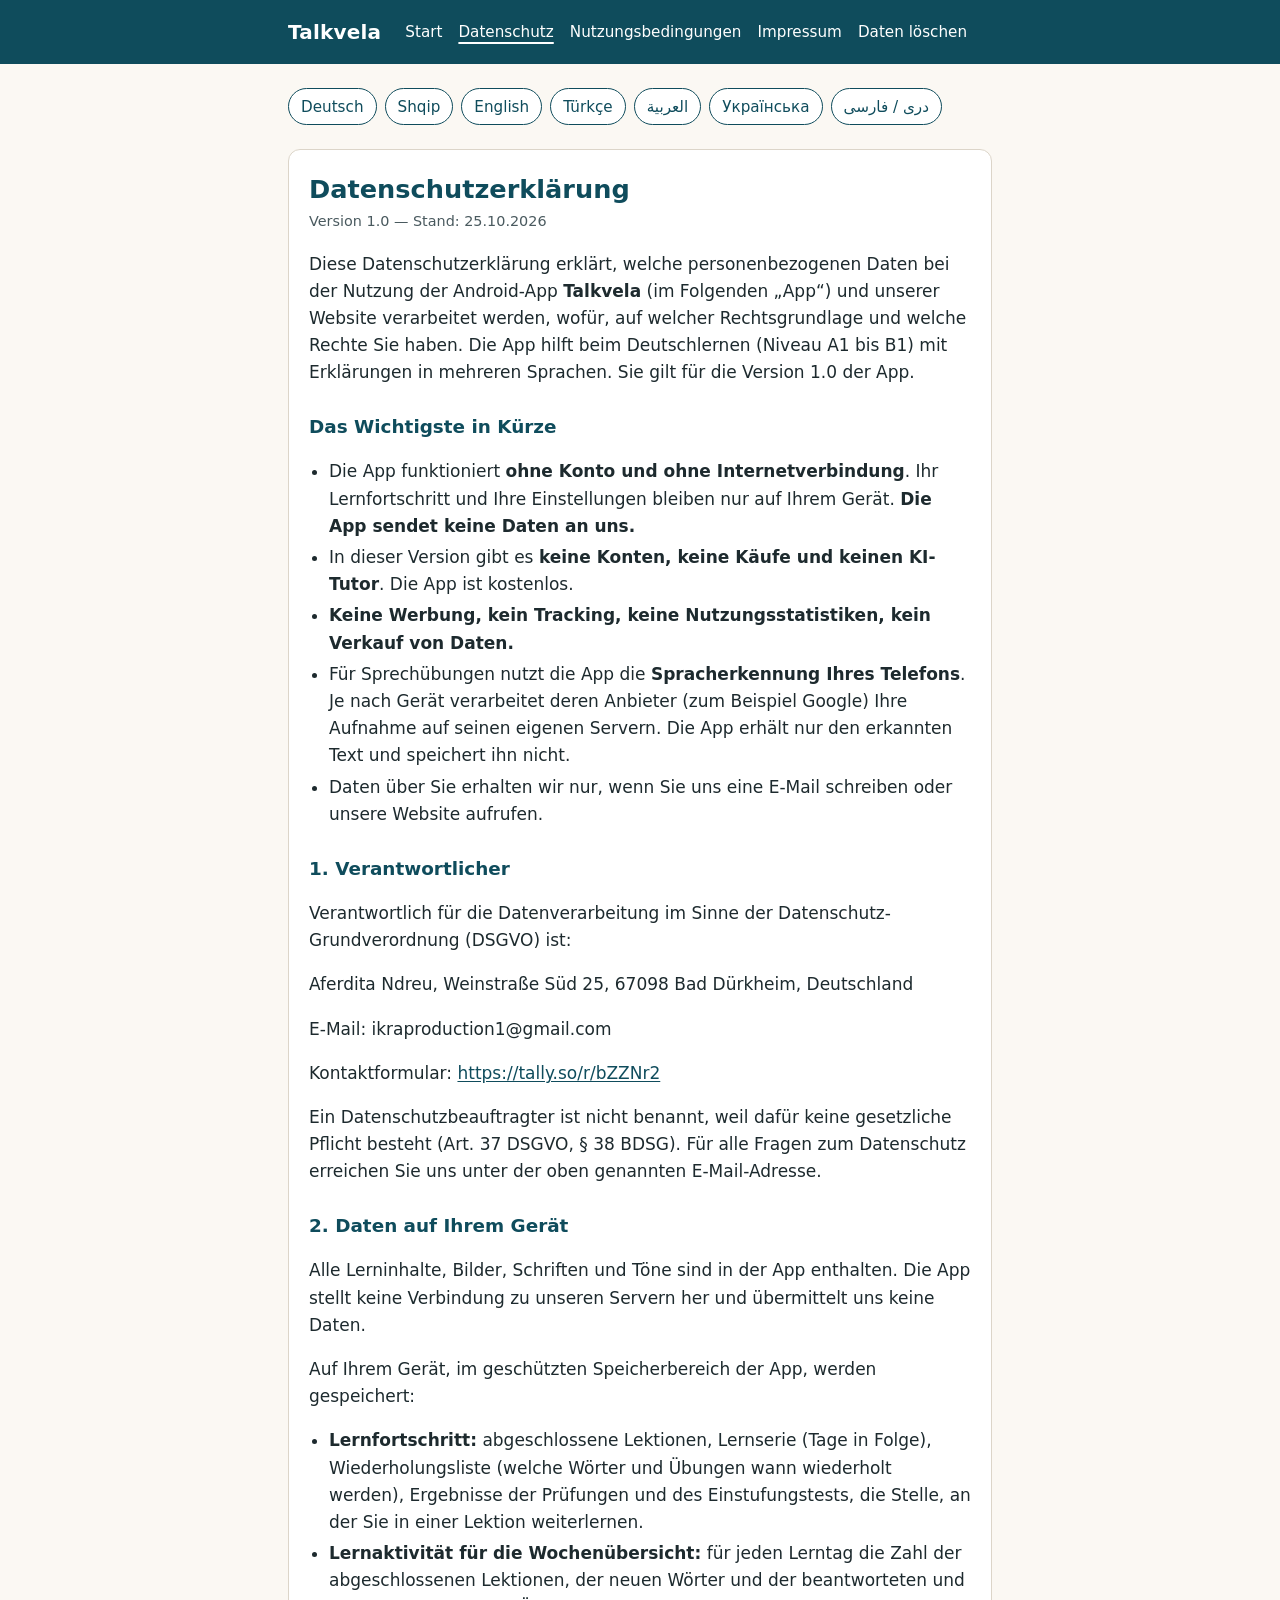
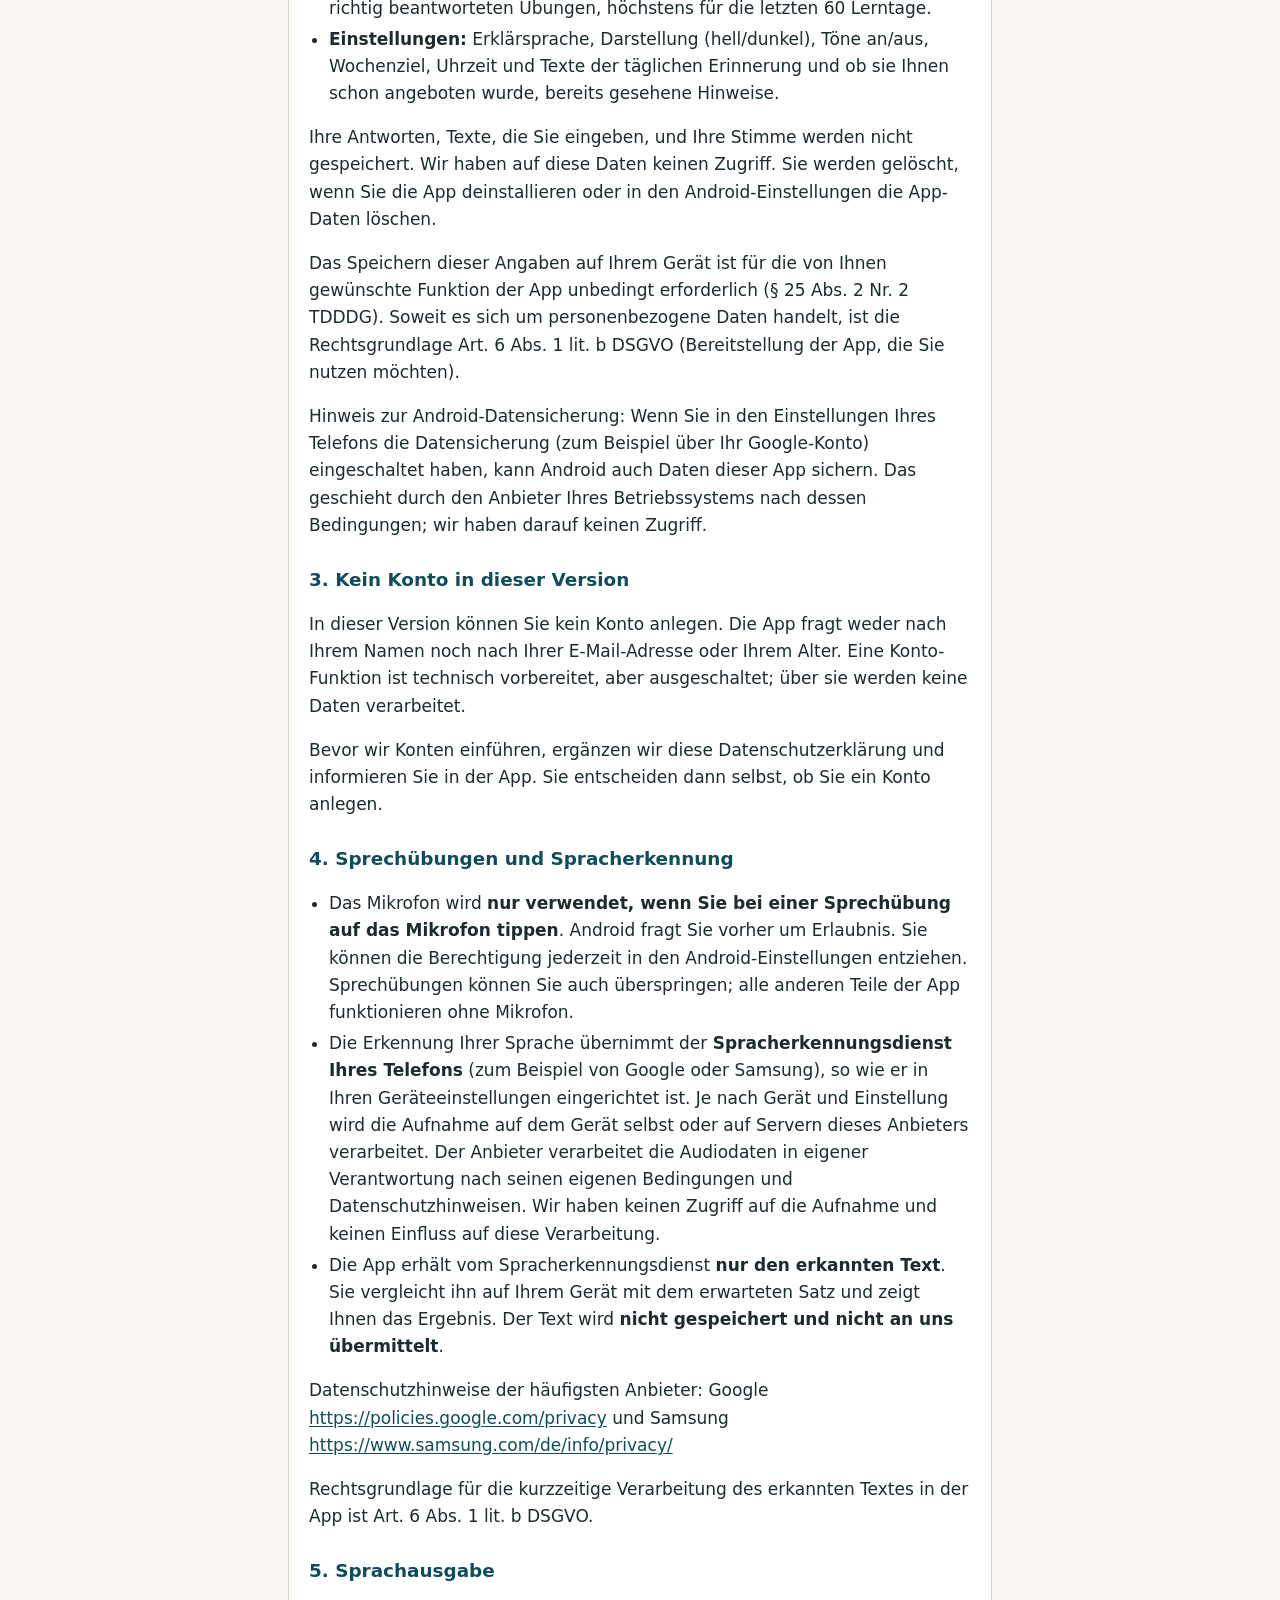
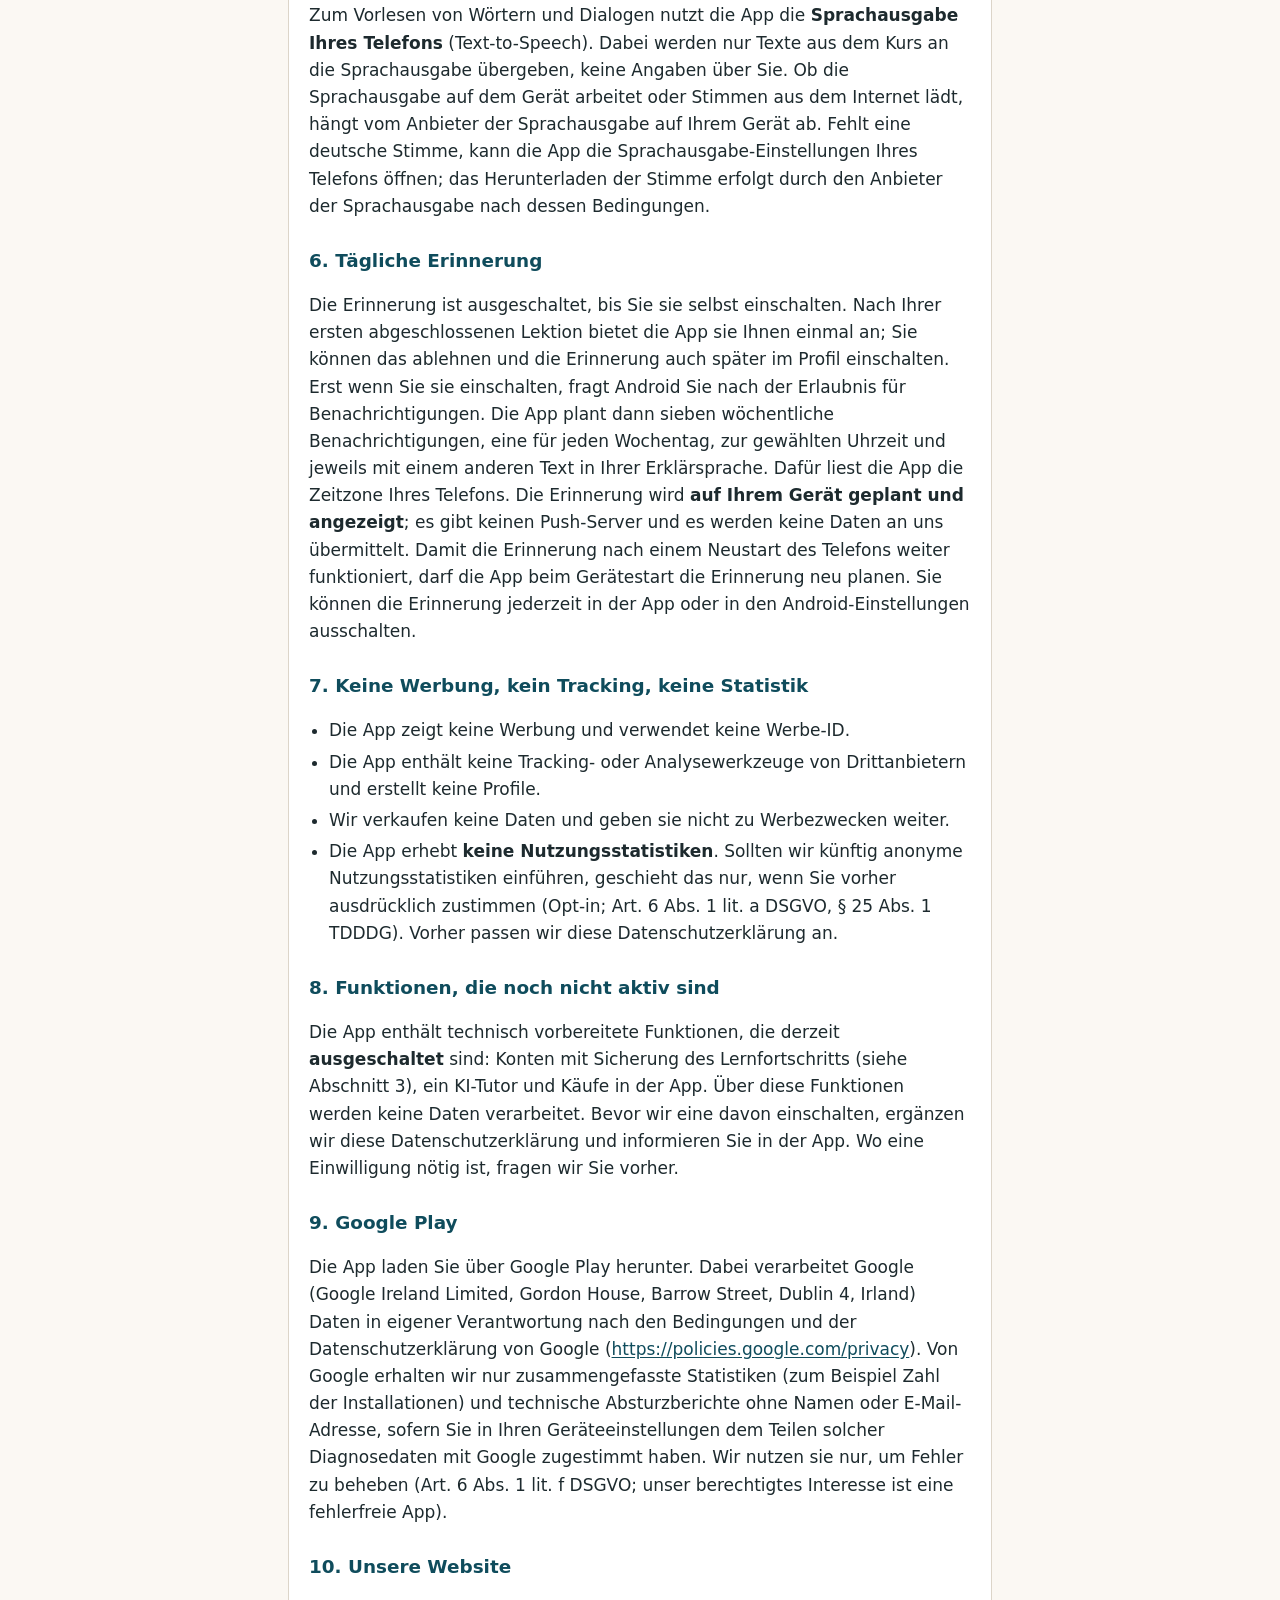
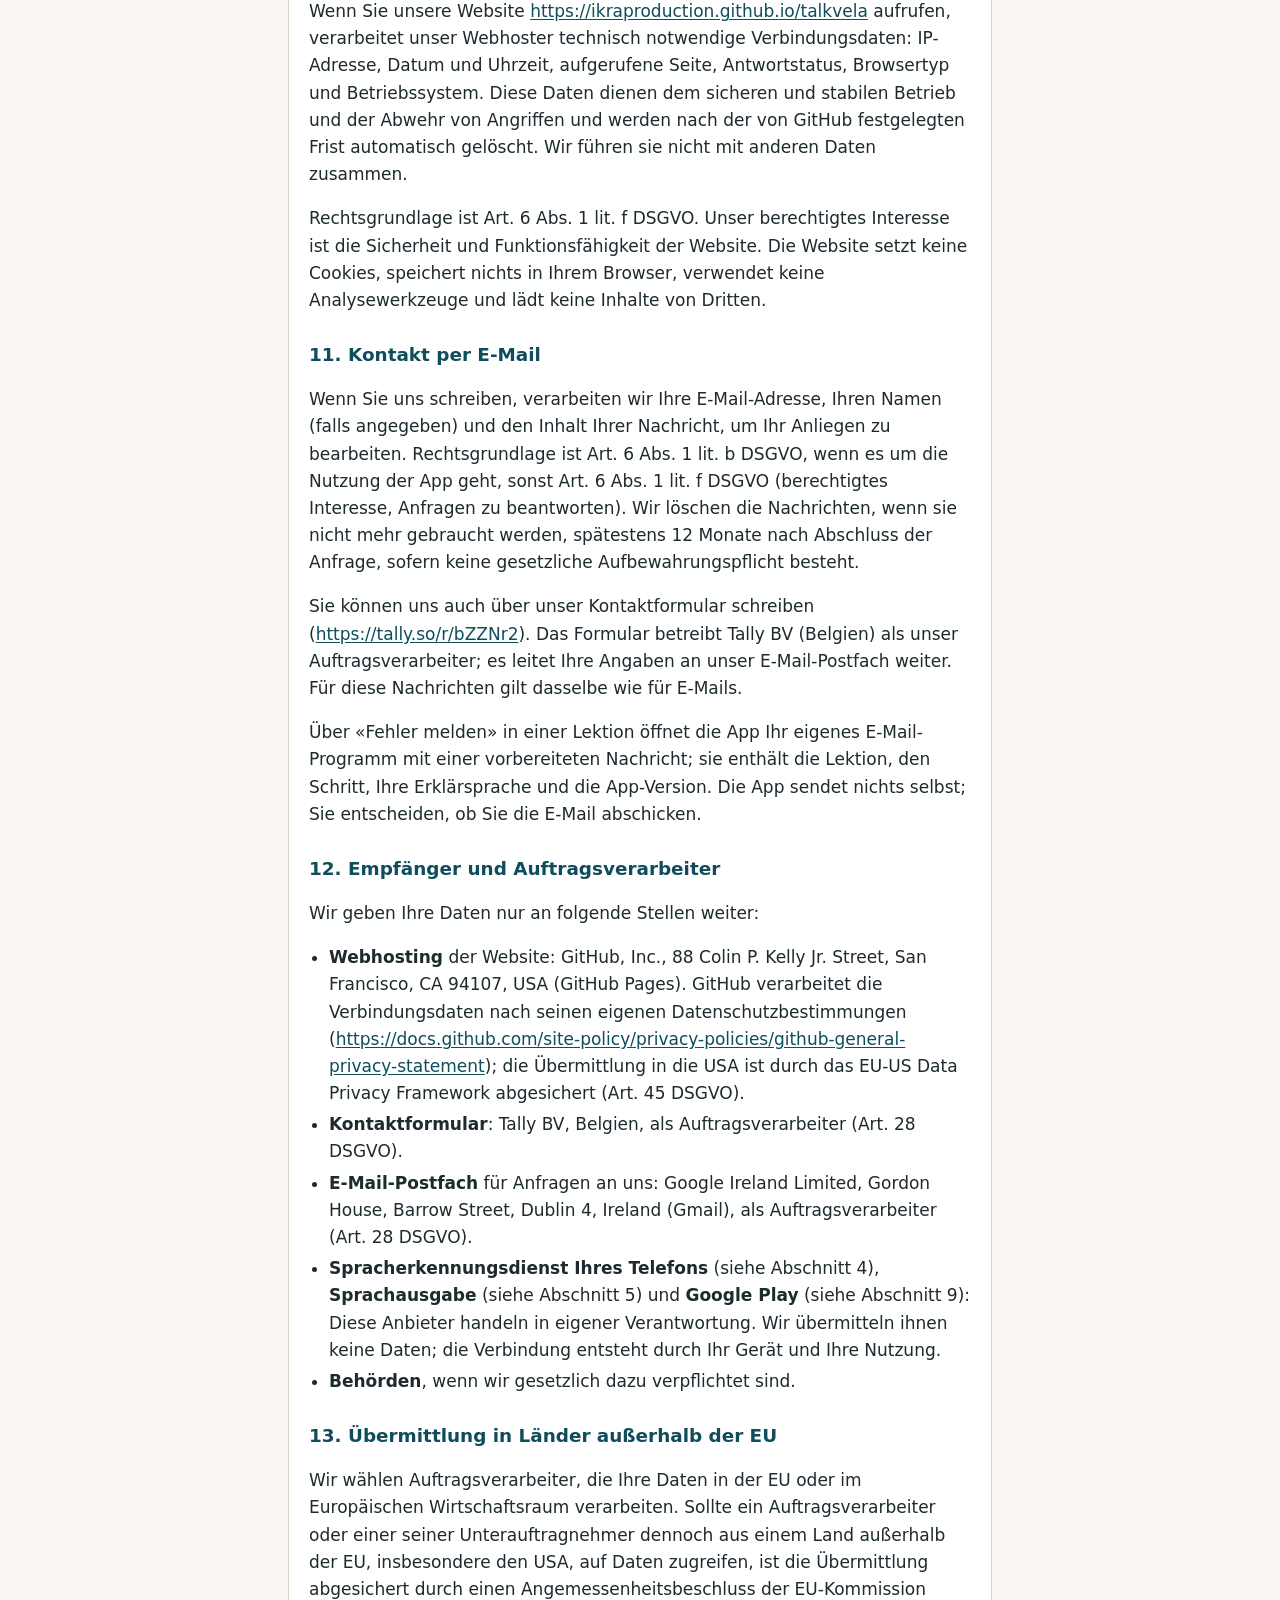
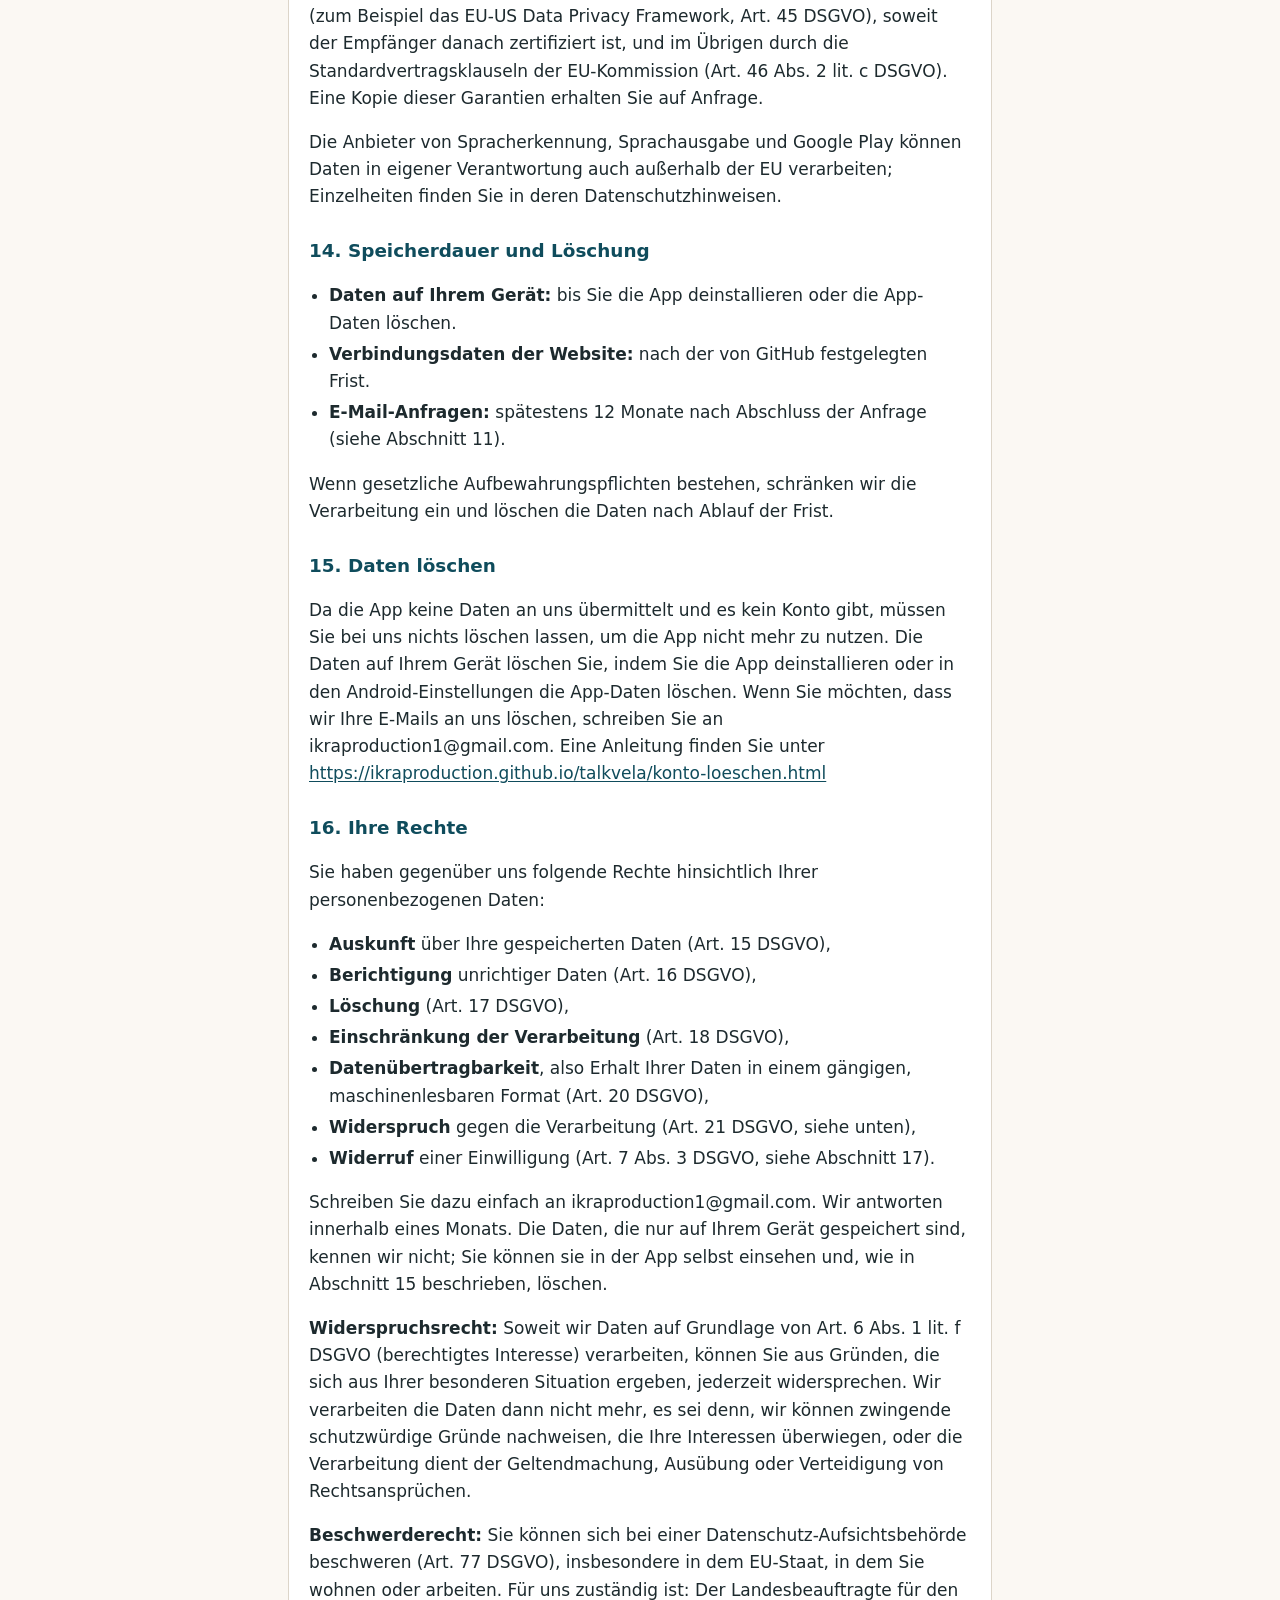
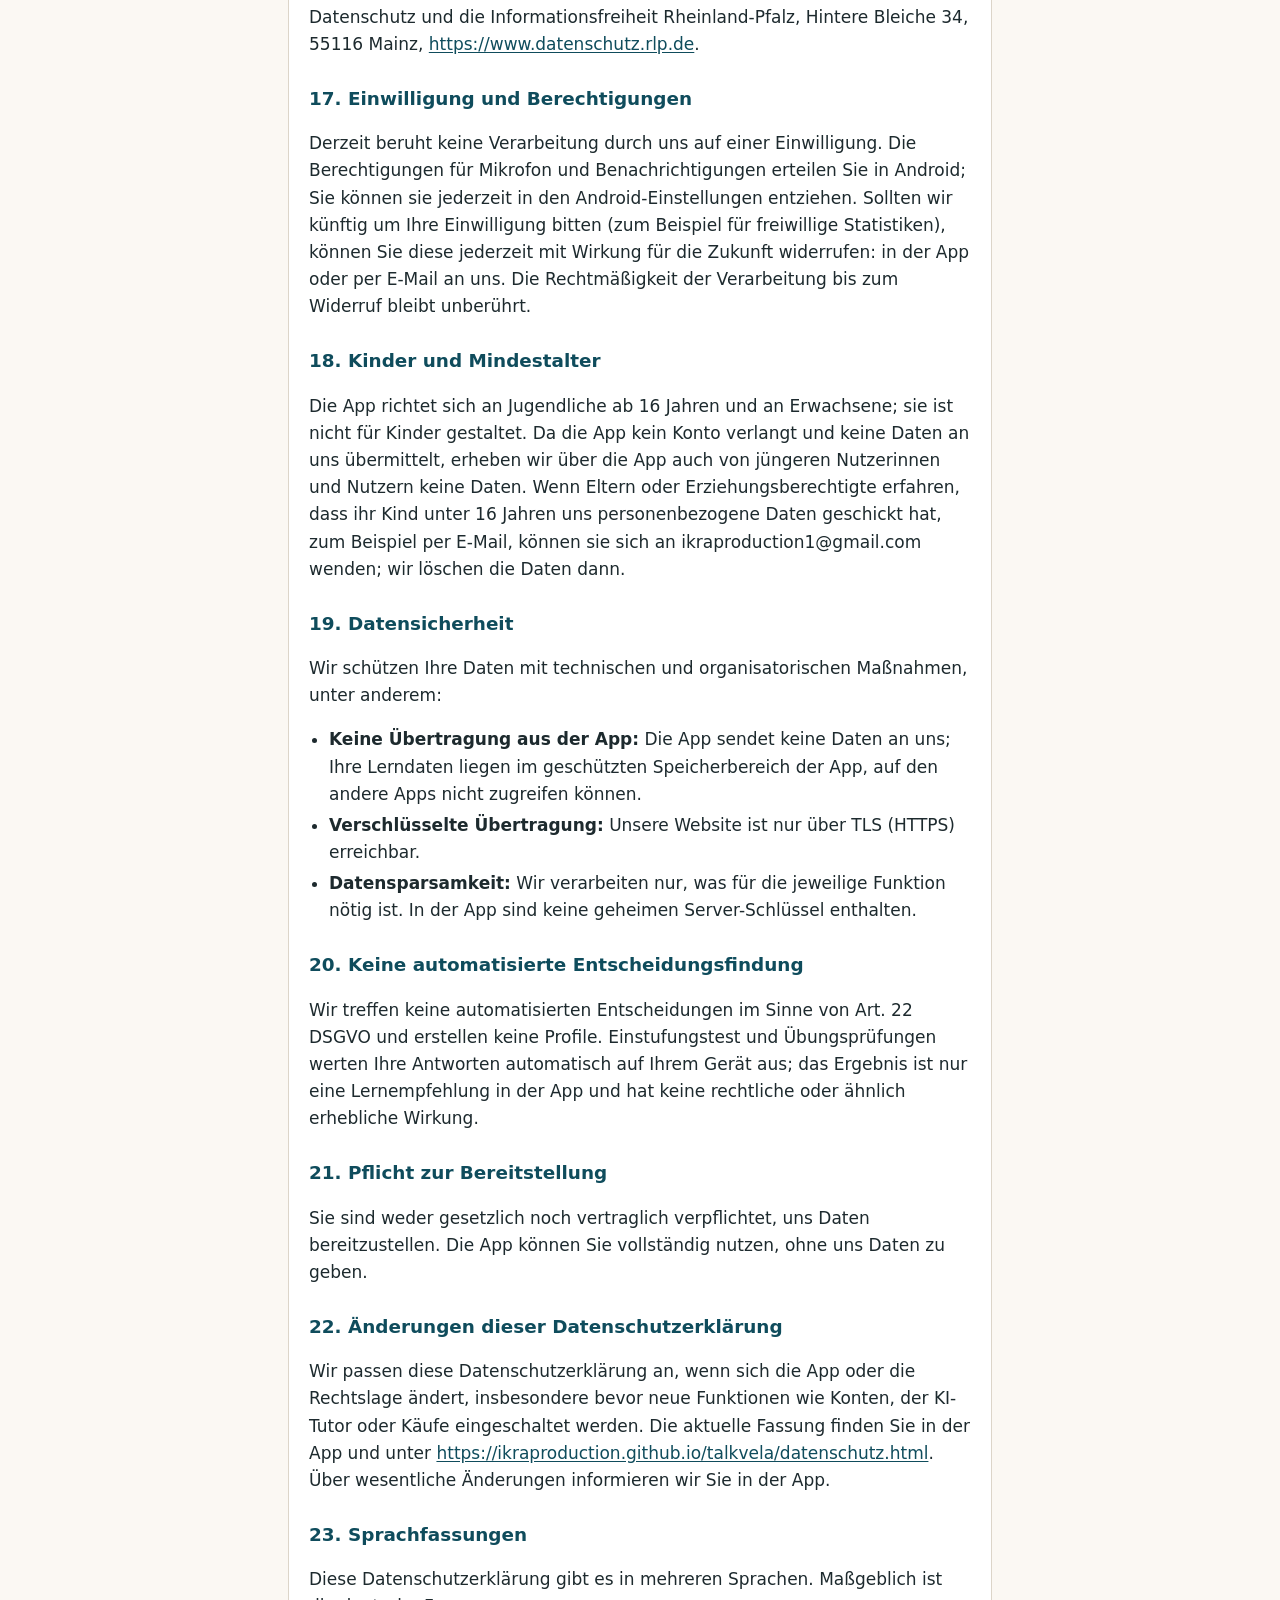
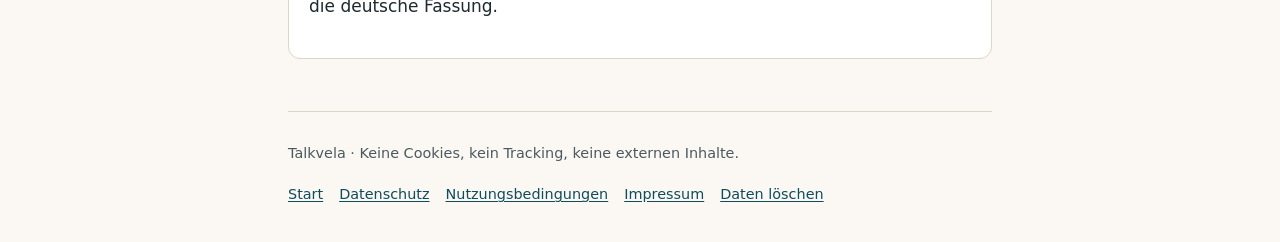
==== datenschutz.html @ cd6cb001 "Talkvela website: privacy, terms, imprint, account deletion" ====
<!doctype html>
<html lang="de">
<head>
<meta charset="utf-8">
<meta name="viewport" content="width=device-width, initial-scale=1">
<meta name="referrer" content="no-referrer">
<meta name="color-scheme" content="light">
<title>Datenschutz – Talkvela</title>
<style>:root{--brand:#0F4C5C;--bg:#FBF8F3;--text:#1d2a2e;--muted:#4a5a5f;--line:#dcd5c9;--card:#ffffff}
*{box-sizing:border-box}
html{-webkit-text-size-adjust:100%}
body{margin:0;background:var(--bg);color:var(--text);font:1.0625rem/1.6 system-ui,-apple-system,"Segoe UI",Roboto,"Noto Sans","Noto Sans Arabic",Tahoma,Arial,sans-serif}
a{color:var(--brand);text-underline-offset:2px}
a:focus-visible{outline:3px solid var(--brand);outline-offset:2px;border-radius:2px}
.skip{position:absolute;left:-999px;top:0;background:var(--brand);color:#fff;padding:.5rem 1rem;z-index:2}
.skip:focus{left:1rem;top:1rem}
header{background:var(--brand);color:#fff}
header .wrap{display:flex;flex-wrap:wrap;align-items:center;gap:.5rem 1.5rem;padding-top:.9rem;padding-bottom:.9rem}
.brand{color:#fff;font-weight:700;font-size:1.25rem;text-decoration:none;letter-spacing:.01em}
header nav ul{list-style:none;margin:0;padding:0;display:flex;flex-wrap:wrap;gap:.25rem 1rem}
header nav a{color:#fff;text-decoration:none;font-size:.95rem}
header nav a[aria-current=page]{text-decoration:underline;text-decoration-thickness:2px;text-underline-offset:5px}
header nav a:focus-visible{outline-color:#fff}
.wrap{max-width:46rem;margin:0 auto;padding-left:16px;padding-right:16px}
.langs{margin:1.25rem 0 0}
.langs ul{list-style:none;padding:0;margin:0;display:flex;flex-wrap:wrap;gap:.5rem}
.langs a{display:inline-block;padding:.35rem .75rem;border:1px solid var(--brand);border-radius:999px;text-decoration:none;font-size:.95rem;background:var(--card)}
.langs a:hover{background:var(--brand);color:#fff}
main{padding-bottom:2rem}
section.lang{display:none;background:var(--card);border:1px solid var(--line);border-radius:12px;padding:.5rem 1.25rem 1.25rem;margin:1.25rem 0;overflow-wrap:anywhere}
section.lang:target,#de{display:block}
main:has(section.lang:target) #de:not(:target){display:none}
h2{color:var(--brand);font-size:1.6rem;line-height:1.25;margin:1rem 0 .25rem}
h3{color:var(--brand);font-size:1.15rem;margin:1.6rem 0 .4rem}
p.meta{color:var(--muted);font-size:.9rem;margin-top:0}
ul{padding-inline-start:1.25rem}
li{margin:.25rem 0}
li.cont{list-style:none}
[dir=rtl]{text-align:right}
footer{border-top:1px solid var(--line);color:var(--muted);font-size:.9rem;padding:1rem 0 2rem}
footer ul{list-style:none;padding:0;display:flex;flex-wrap:wrap;gap:.25rem 1rem;margin:.5rem 0 0}
@media print{header nav,.langs,.skip{display:none}section.lang{display:block!important;border:0}}
</style>
</head>
<body>
<a class="skip" href="#inhalt">Zum Inhalt springen</a>
<header><div class="wrap">
<a class="brand" href="index.html">Talkvela</a>
<nav aria-label="Seiten"><ul><li><a href="index.html">Start</a></li><li><a href="datenschutz.html" aria-current="page">Datenschutz</a></li><li><a href="nutzungsbedingungen.html">Nutzungsbedingungen</a></li><li><a href="impressum.html">Impressum</a></li><li><a href="konto-loeschen.html">Daten löschen</a></li></ul></nav>
</div></header>
<div class="wrap">
<nav class="langs" aria-label="Sprache / Language"><ul><li><a href="#de" lang="de" dir="ltr" hreflang="de">Deutsch</a></li><li><a href="#sq" lang="sq" dir="ltr" hreflang="sq">Shqip</a></li><li><a href="#en" lang="en" dir="ltr" hreflang="en">English</a></li><li><a href="#tr" lang="tr" dir="ltr" hreflang="tr">Türkçe</a></li><li><a href="#ar" lang="ar" dir="rtl" hreflang="ar">العربية</a></li><li><a href="#uk" lang="uk" dir="ltr" hreflang="uk">Українська</a></li><li><a href="#fa" lang="fa" dir="rtl" hreflang="fa">دری / فارسی</a></li></ul></nav>
<main id="inhalt">
<section class="lang" id="de" lang="de" dir="ltr" aria-label="Deutsch">
<h2>Datenschutzerklärung</h2>
<p class="meta">Version 1.0 — Stand: 25.10.2026</p>
<p>Diese Datenschutzerklärung erklärt, welche personenbezogenen Daten bei der Nutzung der Android-App <strong>Talkvela</strong> (im Folgenden „App“) und unserer Website verarbeitet werden, wofür, auf welcher Rechtsgrundlage und welche Rechte Sie haben. Die App hilft beim Deutschlernen (Niveau A1 bis B1) mit Erklärungen in mehreren Sprachen. Sie gilt für die Version 1.0 der App.</p>
<h3>Das Wichtigste in Kürze</h3>
<ul>
<li>Die App funktioniert <strong>ohne Konto und ohne Internetverbindung</strong>. Ihr Lernfortschritt und Ihre Einstellungen bleiben nur auf Ihrem Gerät. <strong>Die App sendet keine Daten an uns.</strong></li>
<li>In dieser Version gibt es <strong>keine Konten, keine Käufe und keinen KI-Tutor</strong>. Die App ist kostenlos.</li>
<li><strong>Keine Werbung, kein Tracking, keine Nutzungsstatistiken, kein Verkauf von Daten.</strong></li>
<li>Für Sprechübungen nutzt die App die <strong>Spracherkennung Ihres Telefons</strong>. Je nach Gerät verarbeitet deren Anbieter (zum Beispiel Google) Ihre Aufnahme auf seinen eigenen Servern. Die App erhält nur den erkannten Text und speichert ihn nicht.</li>
<li>Daten über Sie erhalten wir nur, wenn Sie uns eine E-Mail schreiben oder unsere Website aufrufen.</li>
</ul>
<h3>1. Verantwortlicher</h3>
<p>Verantwortlich für die Datenverarbeitung im Sinne der Datenschutz-Grundverordnung (DSGVO) ist:</p>
<p>Aferdita Ndreu, Weinstraße Süd 25, 67098 Bad Dürkheim, Deutschland</p>
<p>E-Mail: ikraproduction1@gmail.com</p>
<p>Kontaktformular: <a href="https://tally.so/r/bZZNr2" dir="ltr">https://tally.so/r/bZZNr2</a></p>
<p>Ein Datenschutzbeauftragter ist nicht benannt, weil dafür keine gesetzliche Pflicht besteht (Art. 37 DSGVO, § 38 BDSG). Für alle Fragen zum Datenschutz erreichen Sie uns unter der oben genannten E-Mail-Adresse.</p>
<h3>2. Daten auf Ihrem Gerät</h3>
<p>Alle Lerninhalte, Bilder, Schriften und Töne sind in der App enthalten. Die App stellt keine Verbindung zu unseren Servern her und übermittelt uns keine Daten.</p>
<p>Auf Ihrem Gerät, im geschützten Speicherbereich der App, werden gespeichert:</p>
<ul>
<li><strong>Lernfortschritt:</strong> abgeschlossene Lektionen, Lernserie (Tage in Folge), Wiederholungsliste (welche Wörter und Übungen wann wiederholt werden), Ergebnisse der Prüfungen und des Einstufungstests, die Stelle, an der Sie in einer Lektion weiterlernen.</li>
<li><strong>Lernaktivität für die Wochenübersicht:</strong> für jeden Lerntag die Zahl der abgeschlossenen Lektionen, der neuen Wörter und der beantworteten und richtig beantworteten Übungen, höchstens für die letzten 60 Lerntage.</li>
<li><strong>Einstellungen:</strong> Erklärsprache, Darstellung (hell/dunkel), Töne an/aus, Wochenziel, Uhrzeit und Texte der täglichen Erinnerung und ob sie Ihnen schon angeboten wurde, bereits gesehene Hinweise.</li>
</ul>
<p>Ihre Antworten, Texte, die Sie eingeben, und Ihre Stimme werden nicht gespeichert. Wir haben auf diese Daten keinen Zugriff. Sie werden gelöscht, wenn Sie die App deinstallieren oder in den Android-Einstellungen die App-Daten löschen.</p>
<p>Das Speichern dieser Angaben auf Ihrem Gerät ist für die von Ihnen gewünschte Funktion der App unbedingt erforderlich (§ 25 Abs. 2 Nr. 2 TDDDG). Soweit es sich um personenbezogene Daten handelt, ist die Rechtsgrundlage Art. 6 Abs. 1 lit. b DSGVO (Bereitstellung der App, die Sie nutzen möchten).</p>
<p>Hinweis zur Android-Datensicherung: Wenn Sie in den Einstellungen Ihres Telefons die Datensicherung (zum Beispiel über Ihr Google-Konto) eingeschaltet haben, kann Android auch Daten dieser App sichern. Das geschieht durch den Anbieter Ihres Betriebssystems nach dessen Bedingungen; wir haben darauf keinen Zugriff.</p>
<h3>3. Kein Konto in dieser Version</h3>
<p>In dieser Version können Sie kein Konto anlegen. Die App fragt weder nach Ihrem Namen noch nach Ihrer E-Mail-Adresse oder Ihrem Alter. Eine Konto-Funktion ist technisch vorbereitet, aber ausgeschaltet; über sie werden keine Daten verarbeitet.</p>
<p>Bevor wir Konten einführen, ergänzen wir diese Datenschutzerklärung und informieren Sie in der App. Sie entscheiden dann selbst, ob Sie ein Konto anlegen.</p>
<h3>4. Sprechübungen und Spracherkennung</h3>
<ul>
<li>Das Mikrofon wird <strong>nur verwendet, wenn Sie bei einer Sprechübung auf das Mikrofon tippen</strong>. Android fragt Sie vorher um Erlaubnis. Sie können die Berechtigung jederzeit in den Android-Einstellungen entziehen. Sprechübungen können Sie auch überspringen; alle anderen Teile der App funktionieren ohne Mikrofon.</li>
<li>Die Erkennung Ihrer Sprache übernimmt der <strong>Spracherkennungsdienst Ihres Telefons</strong> (zum Beispiel von Google oder Samsung), so wie er in Ihren Geräteeinstellungen eingerichtet ist. Je nach Gerät und Einstellung wird die Aufnahme auf dem Gerät selbst oder auf Servern dieses Anbieters verarbeitet. Der Anbieter verarbeitet die Audiodaten in eigener Verantwortung nach seinen eigenen Bedingungen und Datenschutzhinweisen. Wir haben keinen Zugriff auf die Aufnahme und keinen Einfluss auf diese Verarbeitung.</li>
<li>Die App erhält vom Spracherkennungsdienst <strong>nur den erkannten Text</strong>. Sie vergleicht ihn auf Ihrem Gerät mit dem erwarteten Satz und zeigt Ihnen das Ergebnis. Der Text wird <strong>nicht gespeichert und nicht an uns übermittelt</strong>.</li>
</ul>
<p>Datenschutzhinweise der häufigsten Anbieter: Google <a href="https://policies.google.com/privacy" dir="ltr">https://policies.google.com/privacy</a> und Samsung <a href="https://www.samsung.com/de/info/privacy/" dir="ltr">https://www.samsung.com/de/info/privacy/</a></p>
<p>Rechtsgrundlage für die kurzzeitige Verarbeitung des erkannten Textes in der App ist Art. 6 Abs. 1 lit. b DSGVO.</p>
<h3>5. Sprachausgabe</h3>
<p>Zum Vorlesen von Wörtern und Dialogen nutzt die App die <strong>Sprachausgabe Ihres Telefons</strong> (Text-to-Speech). Dabei werden nur Texte aus dem Kurs an die Sprachausgabe übergeben, keine Angaben über Sie. Ob die Sprachausgabe auf dem Gerät arbeitet oder Stimmen aus dem Internet lädt, hängt vom Anbieter der Sprachausgabe auf Ihrem Gerät ab. Fehlt eine deutsche Stimme, kann die App die Sprachausgabe-Einstellungen Ihres Telefons öffnen; das Herunterladen der Stimme erfolgt durch den Anbieter der Sprachausgabe nach dessen Bedingungen.</p>
<h3>6. Tägliche Erinnerung</h3>
<p>Die Erinnerung ist ausgeschaltet, bis Sie sie selbst einschalten. Nach Ihrer ersten abgeschlossenen Lektion bietet die App sie Ihnen einmal an; Sie können das ablehnen und die Erinnerung auch später im Profil einschalten. Erst wenn Sie sie einschalten, fragt Android Sie nach der Erlaubnis für Benachrichtigungen. Die App plant dann sieben wöchentliche Benachrichtigungen, eine für jeden Wochentag, zur gewählten Uhrzeit und jeweils mit einem anderen Text in Ihrer Erklärsprache. Dafür liest die App die Zeitzone Ihres Telefons. Die Erinnerung wird <strong>auf Ihrem Gerät geplant und angezeigt</strong>; es gibt keinen Push-Server und es werden keine Daten an uns übermittelt. Damit die Erinnerung nach einem Neustart des Telefons weiter funktioniert, darf die App beim Gerätestart die Erinnerung neu planen. Sie können die Erinnerung jederzeit in der App oder in den Android-Einstellungen ausschalten.</p>
<h3>7. Keine Werbung, kein Tracking, keine Statistik</h3>
<ul>
<li>Die App zeigt keine Werbung und verwendet keine Werbe-ID.</li>
<li>Die App enthält keine Tracking- oder Analysewerkzeuge von Drittanbietern und erstellt keine Profile.</li>
<li>Wir verkaufen keine Daten und geben sie nicht zu Werbezwecken weiter.</li>
<li>Die App erhebt <strong>keine Nutzungsstatistiken</strong>. Sollten wir künftig anonyme Nutzungsstatistiken einführen, geschieht das nur, wenn Sie vorher ausdrücklich zustimmen (Opt-in; Art. 6 Abs. 1 lit. a DSGVO, § 25 Abs. 1 TDDDG). Vorher passen wir diese Datenschutzerklärung an.</li>
</ul>
<h3>8. Funktionen, die noch nicht aktiv sind</h3>
<p>Die App enthält technisch vorbereitete Funktionen, die derzeit <strong>ausgeschaltet</strong> sind: Konten mit Sicherung des Lernfortschritts (siehe Abschnitt 3), ein KI-Tutor und Käufe in der App. Über diese Funktionen werden keine Daten verarbeitet. Bevor wir eine davon einschalten, ergänzen wir diese Datenschutzerklärung und informieren Sie in der App. Wo eine Einwilligung nötig ist, fragen wir Sie vorher.</p>
<h3>9. Google Play</h3>
<p>Die App laden Sie über Google Play herunter. Dabei verarbeitet Google (Google Ireland Limited, Gordon House, Barrow Street, Dublin 4, Irland) Daten in eigener Verantwortung nach den Bedingungen und der Datenschutzerklärung von Google (<a href="https://policies.google.com/privacy" dir="ltr">https://policies.google.com/privacy</a>). Von Google erhalten wir nur zusammengefasste Statistiken (zum Beispiel Zahl der Installationen) und technische Absturzberichte ohne Namen oder E-Mail-Adresse, sofern Sie in Ihren Geräteeinstellungen dem Teilen solcher Diagnosedaten mit Google zugestimmt haben. Wir nutzen sie nur, um Fehler zu beheben (Art. 6 Abs. 1 lit. f DSGVO; unser berechtigtes Interesse ist eine fehlerfreie App).</p>
<h3>10. Unsere Website</h3>
<p>Wenn Sie unsere Website <a href="https://ikraproduction.github.io/talkvela" dir="ltr">https://ikraproduction.github.io/talkvela</a> aufrufen, verarbeitet unser Webhoster technisch notwendige Verbindungsdaten: IP-Adresse, Datum und Uhrzeit, aufgerufene Seite, Antwortstatus, Browsertyp und Betriebssystem. Diese Daten dienen dem sicheren und stabilen Betrieb und der Abwehr von Angriffen und werden nach der von GitHub festgelegten Frist automatisch gelöscht. Wir führen sie nicht mit anderen Daten zusammen.</p>
<p>Rechtsgrundlage ist Art. 6 Abs. 1 lit. f DSGVO. Unser berechtigtes Interesse ist die Sicherheit und Funktionsfähigkeit der Website. Die Website setzt keine Cookies, speichert nichts in Ihrem Browser, verwendet keine Analysewerkzeuge und lädt keine Inhalte von Dritten.</p>
<h3>11. Kontakt per E-Mail</h3>
<p>Wenn Sie uns schreiben, verarbeiten wir Ihre E-Mail-Adresse, Ihren Namen (falls angegeben) und den Inhalt Ihrer Nachricht, um Ihr Anliegen zu bearbeiten. Rechtsgrundlage ist Art. 6 Abs. 1 lit. b DSGVO, wenn es um die Nutzung der App geht, sonst Art. 6 Abs. 1 lit. f DSGVO (berechtigtes Interesse, Anfragen zu beantworten). Wir löschen die Nachrichten, wenn sie nicht mehr gebraucht werden, spätestens 12 Monate nach Abschluss der Anfrage, sofern keine gesetzliche Aufbewahrungspflicht besteht.</p>
<p>Sie können uns auch über unser Kontaktformular schreiben (<a href="https://tally.so/r/bZZNr2" dir="ltr">https://tally.so/r/bZZNr2</a>). Das Formular betreibt Tally BV (Belgien) als unser Auftragsverarbeiter; es leitet Ihre Angaben an unser E-Mail-Postfach weiter. Für diese Nachrichten gilt dasselbe wie für E-Mails.</p>
<p>Über «Fehler melden» in einer Lektion öffnet die App Ihr eigenes E-Mail-Programm mit einer vorbereiteten Nachricht; sie enthält die Lektion, den Schritt, Ihre Erklärsprache und die App-Version. Die App sendet nichts selbst; Sie entscheiden, ob Sie die E-Mail abschicken.</p>
<h3>12. Empfänger und Auftragsverarbeiter</h3>
<p>Wir geben Ihre Daten nur an folgende Stellen weiter:</p>
<ul>
<li><strong>Webhosting</strong> der Website: GitHub, Inc., 88 Colin P. Kelly Jr. Street, San Francisco, CA 94107, USA (GitHub Pages). GitHub verarbeitet die Verbindungsdaten nach seinen eigenen Datenschutzbestimmungen (<a href="https://docs.github.com/site-policy/privacy-policies/github-general-privacy-statement" dir="ltr">https://docs.github.com/site-policy/privacy-policies/github-general-privacy-statement</a>); die Übermittlung in die USA ist durch das EU-US Data Privacy Framework abgesichert (Art. 45 DSGVO).</li>
<li><strong>Kontaktformular</strong>: Tally BV, Belgien, als Auftragsverarbeiter (Art. 28 DSGVO).</li>
<li><strong>E-Mail-Postfach</strong> für Anfragen an uns: Google Ireland Limited, Gordon House, Barrow Street, Dublin 4, Ireland (Gmail), als Auftragsverarbeiter (Art. 28 DSGVO).</li>
<li><strong>Spracherkennungsdienst Ihres Telefons</strong> (siehe Abschnitt 4), <strong>Sprachausgabe</strong> (siehe Abschnitt 5) und <strong>Google Play</strong> (siehe Abschnitt 9): Diese Anbieter handeln in eigener Verantwortung. Wir übermitteln ihnen keine Daten; die Verbindung entsteht durch Ihr Gerät und Ihre Nutzung.</li>
<li><strong>Behörden</strong>, wenn wir gesetzlich dazu verpflichtet sind.</li>
</ul>
<h3>13. Übermittlung in Länder außerhalb der EU</h3>
<p>Wir wählen Auftragsverarbeiter, die Ihre Daten in der EU oder im Europäischen Wirtschaftsraum verarbeiten. Sollte ein Auftragsverarbeiter oder einer seiner Unterauftragnehmer dennoch aus einem Land außerhalb der EU, insbesondere den USA, auf Daten zugreifen, ist die Übermittlung abgesichert durch einen Angemessenheitsbeschluss der EU-Kommission (zum Beispiel das EU-US Data Privacy Framework, Art. 45 DSGVO), soweit der Empfänger danach zertifiziert ist, und im Übrigen durch die Standardvertragsklauseln der EU-Kommission (Art. 46 Abs. 2 lit. c DSGVO). Eine Kopie dieser Garantien erhalten Sie auf Anfrage.</p>
<p>Die Anbieter von Spracherkennung, Sprachausgabe und Google Play können Daten in eigener Verantwortung auch außerhalb der EU verarbeiten; Einzelheiten finden Sie in deren Datenschutzhinweisen.</p>
<h3>14. Speicherdauer und Löschung</h3>
<ul>
<li><strong>Daten auf Ihrem Gerät:</strong> bis Sie die App deinstallieren oder die App-Daten löschen.</li>
<li><strong>Verbindungsdaten der Website:</strong> nach der von GitHub festgelegten Frist.</li>
<li><strong>E-Mail-Anfragen:</strong> spätestens 12 Monate nach Abschluss der Anfrage (siehe Abschnitt 11).</li>
</ul>
<p>Wenn gesetzliche Aufbewahrungspflichten bestehen, schränken wir die Verarbeitung ein und löschen die Daten nach Ablauf der Frist.</p>
<h3>15. Daten löschen</h3>
<p>Da die App keine Daten an uns übermittelt und es kein Konto gibt, müssen Sie bei uns nichts löschen lassen, um die App nicht mehr zu nutzen. Die Daten auf Ihrem Gerät löschen Sie, indem Sie die App deinstallieren oder in den Android-Einstellungen die App-Daten löschen. Wenn Sie möchten, dass wir Ihre E-Mails an uns löschen, schreiben Sie an ikraproduction1@gmail.com. Eine Anleitung finden Sie unter <a href="https://ikraproduction.github.io/talkvela/konto-loeschen.html" dir="ltr">https://ikraproduction.github.io/talkvela/konto-loeschen.html</a></p>
<h3>16. Ihre Rechte</h3>
<p>Sie haben gegenüber uns folgende Rechte hinsichtlich Ihrer personenbezogenen Daten:</p>
<ul>
<li><strong>Auskunft</strong> über Ihre gespeicherten Daten (Art. 15 DSGVO),</li>
<li><strong>Berichtigung</strong> unrichtiger Daten (Art. 16 DSGVO),</li>
<li><strong>Löschung</strong> (Art. 17 DSGVO),</li>
<li><strong>Einschränkung der Verarbeitung</strong> (Art. 18 DSGVO),</li>
<li><strong>Datenübertragbarkeit</strong>, also Erhalt Ihrer Daten in einem gängigen, maschinenlesbaren Format (Art. 20 DSGVO),</li>
<li><strong>Widerspruch</strong> gegen die Verarbeitung (Art. 21 DSGVO, siehe unten),</li>
<li><strong>Widerruf</strong> einer Einwilligung (Art. 7 Abs. 3 DSGVO, siehe Abschnitt 17).</li>
</ul>
<p>Schreiben Sie dazu einfach an ikraproduction1@gmail.com. Wir antworten innerhalb eines Monats. Die Daten, die nur auf Ihrem Gerät gespeichert sind, kennen wir nicht; Sie können sie in der App selbst einsehen und, wie in Abschnitt 15 beschrieben, löschen.</p>
<p><strong>Widerspruchsrecht:</strong> Soweit wir Daten auf Grundlage von Art. 6 Abs. 1 lit. f DSGVO (berechtigtes Interesse) verarbeiten, können Sie aus Gründen, die sich aus Ihrer besonderen Situation ergeben, jederzeit widersprechen. Wir verarbeiten die Daten dann nicht mehr, es sei denn, wir können zwingende schutzwürdige Gründe nachweisen, die Ihre Interessen überwiegen, oder die Verarbeitung dient der Geltendmachung, Ausübung oder Verteidigung von Rechtsansprüchen.</p>
<p><strong>Beschwerderecht:</strong> Sie können sich bei einer Datenschutz-Aufsichtsbehörde beschweren (Art. 77 DSGVO), insbesondere in dem EU-Staat, in dem Sie wohnen oder arbeiten. Für uns zuständig ist: Der Landesbeauftragte für den Datenschutz und die Informationsfreiheit Rheinland-Pfalz, Hintere Bleiche 34, 55116 Mainz, <a href="https://www.datenschutz.rlp.de" dir="ltr">https://www.datenschutz.rlp.de</a>.</p>
<h3>17. Einwilligung und Berechtigungen</h3>
<p>Derzeit beruht keine Verarbeitung durch uns auf einer Einwilligung. Die Berechtigungen für Mikrofon und Benachrichtigungen erteilen Sie in Android; Sie können sie jederzeit in den Android-Einstellungen entziehen. Sollten wir künftig um Ihre Einwilligung bitten (zum Beispiel für freiwillige Statistiken), können Sie diese jederzeit mit Wirkung für die Zukunft widerrufen: in der App oder per E-Mail an uns. Die Rechtmäßigkeit der Verarbeitung bis zum Widerruf bleibt unberührt.</p>
<h3>18. Kinder und Mindestalter</h3>
<p>Die App richtet sich an Jugendliche ab 16 Jahren und an Erwachsene; sie ist nicht für Kinder gestaltet. Da die App kein Konto verlangt und keine Daten an uns übermittelt, erheben wir über die App auch von jüngeren Nutzerinnen und Nutzern keine Daten. Wenn Eltern oder Erziehungsberechtigte erfahren, dass ihr Kind unter 16 Jahren uns personenbezogene Daten geschickt hat, zum Beispiel per E-Mail, können sie sich an ikraproduction1@gmail.com wenden; wir löschen die Daten dann.</p>
<h3>19. Datensicherheit</h3>
<p>Wir schützen Ihre Daten mit technischen und organisatorischen Maßnahmen, unter anderem:</p>
<ul>
<li><strong>Keine Übertragung aus der App:</strong> Die App sendet keine Daten an uns; Ihre Lerndaten liegen im geschützten Speicherbereich der App, auf den andere Apps nicht zugreifen können.</li>
<li><strong>Verschlüsselte Übertragung:</strong> Unsere Website ist nur über TLS (HTTPS) erreichbar.</li>
<li><strong>Datensparsamkeit:</strong> Wir verarbeiten nur, was für die jeweilige Funktion nötig ist. In der App sind keine geheimen Server-Schlüssel enthalten.</li>
</ul>
<h3>20. Keine automatisierte Entscheidungsfindung</h3>
<p>Wir treffen keine automatisierten Entscheidungen im Sinne von Art. 22 DSGVO und erstellen keine Profile. Einstufungstest und Übungsprüfungen werten Ihre Antworten automatisch auf Ihrem Gerät aus; das Ergebnis ist nur eine Lernempfehlung in der App und hat keine rechtliche oder ähnlich erhebliche Wirkung.</p>
<h3>21. Pflicht zur Bereitstellung</h3>
<p>Sie sind weder gesetzlich noch vertraglich verpflichtet, uns Daten bereitzustellen. Die App können Sie vollständig nutzen, ohne uns Daten zu geben.</p>
<h3>22. Änderungen dieser Datenschutzerklärung</h3>
<p>Wir passen diese Datenschutzerklärung an, wenn sich die App oder die Rechtslage ändert, insbesondere bevor neue Funktionen wie Konten, der KI-Tutor oder Käufe eingeschaltet werden. Die aktuelle Fassung finden Sie in der App und unter <a href="https://ikraproduction.github.io/talkvela/datenschutz.html" dir="ltr">https://ikraproduction.github.io/talkvela/datenschutz.html</a>. Über wesentliche Änderungen informieren wir Sie in der App.</p>
<h3>23. Sprachfassungen</h3>
<p>Diese Datenschutzerklärung gibt es in mehreren Sprachen. Maßgeblich ist die deutsche Fassung.</p>
</section>
<section class="lang" id="sq" lang="sq" dir="ltr" aria-label="Shqip">
<h2>Politika e privatësisë</h2>
<p class="meta">Version 1.0 — Stand: 25.10.2026</p>
<p>Ky është një përkthim për lehtësinë tuaj. Detyruese nga ana ligjore është vetëm versioni gjermanisht.</p>
<p>Kjo politikë e privatësisë shpjegon cilat të dhëna personale përpunohen kur përdorni aplikacionin Android <strong>Talkvela</strong> (më poshtë „aplikacioni“) dhe faqen tonë të internetit, për çfarë qëllimi, mbi çfarë baze ligjore dhe cilat të drejta keni. Aplikacioni ju ndihmon të mësoni gjermanisht (nivelet A1 deri B1) me shpjegime në disa gjuhë. Ajo vlen për versionin 1.0 të aplikacionit.</p>
<h3>Më e rëndësishmja shkurt</h3>
<ul>
<li>Aplikacioni funksionon <strong>pa llogari dhe pa internet</strong>. Progresi dhe cilësimet tuaja mbeten vetëm në pajisjen tuaj. <strong>Aplikacioni nuk na dërgon asnjë të dhënë.</strong></li>
<li>Në këtë version <strong>nuk ka llogari, nuk ka blerje dhe nuk ka mësues AI</strong>. Aplikacioni është falas.</li>
<li><strong>Pa reklama, pa gjurmim, pa statistika përdorimi, pa shitje të dhënash.</strong></li>
<li>Për ushtrimet e të folurit, aplikacioni përdor <strong>njohjen e zërit të telefonit tuaj</strong>. Sipas pajisjes, ofruesi i saj (p.sh. Google) e përpunon regjistrimin tuaj në serverët e vet. Aplikacioni merr vetëm tekstin e njohur dhe nuk e ruan.</li>
<li>Të dhëna për ju marrim vetëm kur na shkruani një email ose kur hapni faqen tonë të internetit.</li>
</ul>
<h3>1. Kontrolluesi</h3>
<p>Kontrollues në kuptim të Rregullores së Përgjithshme për Mbrojtjen e të Dhënave (GDPR) është:</p>
<p>Aferdita Ndreu, Weinstraße Süd 25, 67098 Bad Dürkheim, Gjermani</p>
<p>Email: ikraproduction1@gmail.com</p>
<p>Formulari i kontaktit: <a href="https://tally.so/r/bZZNr2" dir="ltr">https://tally.so/r/bZZNr2</a></p>
<p>Nuk është caktuar zyrtar për mbrojtjen e të dhënave, sepse nuk ka detyrim ligjor për këtë (neni 37 GDPR, § 38 i Ligjit federal gjerman për mbrojtjen e të dhënave, BDSG). Për çdo pyetje rreth privatësisë na shkruani në adresën e emailit më sipër.</p>
<h3>2. Të dhënat në pajisjen tuaj</h3>
<p>Të gjitha përmbajtjet mësimore, figurat, shkronjat dhe tingujt janë brenda aplikacionit. Aplikacioni nuk lidhet me serverët tanë dhe nuk na dërgon asnjë të dhënë.</p>
<p>Në pajisjen tuaj, në hapësirën e mbrojtur të aplikacionit, ruhen:</p>
<ul>
<li><strong>Progresi mësimor:</strong> mësimet e mbaruara, seria e ditëve radhazi, lista e përsëritjes (cilat fjalë dhe ushtrime përsëriten dhe kur), rezultatet e provimeve dhe të testit të nivelit, vendi ku vazhdoni mësimin brenda një mësimi.</li>
<li><strong>Aktiviteti mësimor për pasqyrën javore:</strong> për çdo ditë mësimi, numri i mësimeve të mbaruara, i fjalëve të reja dhe i ushtrimeve të përgjigjura dhe të përgjigjura saktë, më së shumti për 60 ditët e fundit të mësimit.</li>
<li><strong>Cilësimet:</strong> gjuha e shpjegimit, pamja (e çelët/e errët), tingujt ndezur/fikur, qëllimi javor, ora dhe tekstet e kujtesës ditore dhe nëse ju është ofruar tashmë, udhëzimet e shikuara tashmë.</li>
</ul>
<p>Përgjigjet tuaja, tekstet që shkruani dhe zëri juaj nuk ruhen. Ne nuk kemi qasje në këto të dhëna. Ato fshihen kur e çinstaloni aplikacionin ose kur fshini të dhënat e aplikacionit te cilësimet e Android-it.</p>
<p>Ruajtja e këtyre të dhënave në pajisjen tuaj është domosdoshmërisht e nevojshme për funksionin që kërkoni (§ 25 paragrafi 2 nr. 2 i Ligjit gjerman TDDDG). Për aq sa bëhet fjalë për të dhëna personale, baza ligjore është neni 6 paragrafi 1 shkronja b GDPR (ofrimi i aplikacionit që doni të përdorni).</p>
<p>Shënim për kopjen rezervë të Android-it: Nëse te cilësimet e telefonit keni ndezur kopjen rezervë të të dhënave (p.sh. përmes llogarisë Google), Android-i mund të ruajë edhe të dhënat e këtij aplikacioni. Këtë e bën ofruesi i sistemit tuaj operativ sipas kushteve të veta; ne nuk kemi qasje në to.</p>
<h3>3. Pa llogari në këtë version</h3>
<p>Në këtë version nuk mund të krijoni llogari. Aplikacioni nuk ju pyet as për emrin, as për adresën e emailit, as për moshën. Një funksion llogarie është përgatitur teknikisht, por është i fikur; përmes tij nuk përpunohet asnjë e dhënë.</p>
<p>Para se të futim llogaritë, do ta plotësojmë këtë politikë dhe do t'ju njoftojmë në aplikacion. Atëherë do të vendosni vetë nëse krijoni një llogari.</p>
<h3>4. Ushtrimet e të folurit dhe njohja e zërit</h3>
<ul>
<li>Mikrofoni <strong>përdoret vetëm kur shtypni mikrofonin në një ushtrim të të folurit</strong>. Android-i ju kërkon leje më parë. Lejen mund ta tërhiqni në çdo kohë te cilësimet e Android-it. Ushtrimet e të folurit mund t'i kaloni; të gjitha pjesët e tjera të aplikacionit funksionojnë pa mikrofon.</li>
<li>Të folurit tuaj e njeh <strong>shërbimi i njohjes së zërit i telefonit tuaj</strong> (p.sh. nga Google ose Samsung), ashtu siç është vendosur te cilësimet e pajisjes. Sipas pajisjes dhe cilësimeve, regjistrimi përpunohet në vetë pajisjen ose në serverët e këtij ofruesi. Ofruesi i përpunon të dhënat zanore me përgjegjësinë e vet, sipas kushteve dhe njoftimeve të veta të privatësisë. Ne nuk kemi qasje në regjistrim dhe nuk ndikojmë në këtë përpunim.</li>
<li>Aplikacioni merr nga shërbimi i njohjes së zërit <strong>vetëm tekstin e njohur</strong>. E krahason në pajisjen tuaj me fjalinë e pritur dhe ju tregon rezultatin. Teksti <strong>nuk ruhet dhe nuk na dërgohet</strong>.</li>
</ul>
<p>Njoftimet e privatësisë së ofruesve më të zakonshëm: Google <a href="https://policies.google.com/privacy" dir="ltr">https://policies.google.com/privacy</a> dhe Samsung <a href="https://www.samsung.com/de/info/privacy/" dir="ltr">https://www.samsung.com/de/info/privacy/</a></p>
<p>Baza ligjore për përpunimin e shkurtër të tekstit të njohur në aplikacion është neni 6 paragrafi 1 shkronja b GDPR.</p>
<h3>5. Leximi me zë</h3>
<p>Për të lexuar me zë fjalët dhe dialogët, aplikacioni përdor <strong>zërin e telefonit tuaj</strong> (text-to-speech). Atij i jepen vetëm tekste nga kursi, asnjë e dhënë për ju. Nëse leximi me zë punon në pajisje apo shkarkon zëra nga interneti, varet nga ofruesi i zërit në pajisjen tuaj. Nëse mungon një zë gjermanisht, aplikacioni mund të hapë cilësimet e leximit me zë të telefonit; zërin e shkarkon ofruesi i leximit me zë sipas kushteve të veta.</p>
<h3>6. Kujtesa ditore</h3>
<p>Kujtesa është e fikur derisa ta ndizni vetë. Pas mësimit tuaj të parë të mbaruar, aplikacioni jua ofron një herë; mund ta refuzoni dhe ta ndizni kujtesën edhe më vonë te Profili. Vetëm kur e ndizni, Android-i ju kërkon leje për njoftime. Atëherë aplikacioni planifikon shtatë njoftime javore, një për çdo ditë të javës, në orën që keni zgjedhur dhe secili me një tekst tjetër në gjuhën tuaj të shpjegimit. Për këtë aplikacioni lexon zonën kohore të telefonit tuaj. Kujtesa <strong>planifikohet dhe shfaqet në pajisjen tuaj</strong>; nuk ka server njoftimesh dhe nuk na dërgohet asnjë e dhënë. Që kujtesa të funksionojë edhe pas rindezjes së telefonit, aplikacioni mund ta planifikojë sërish kur ndizet pajisja. Kujtesën mund ta fikni në çdo kohë në aplikacion ose te cilësimet e Android-it.</p>
<h3>7. Pa reklama, pa gjurmim, pa statistika</h3>
<ul>
<li>Aplikacioni nuk shfaq reklama dhe nuk përdor ID reklamash.</li>
<li>Aplikacioni nuk përmban mjete gjurmimi ose analize të palëve të treta dhe nuk krijon profile.</li>
<li>Ne nuk shesim të dhëna dhe nuk i japim për qëllime reklame.</li>
<li>Aplikacioni <strong>nuk mbledh statistika përdorimi</strong>. Nëse në të ardhmen futim statistika anonime përdorimi, kjo do të ndodhë vetëm nëse ju jepni më parë pëlqimin e shprehur (opt-in; neni 6 paragrafi 1 shkronja a GDPR, § 25 paragrafi 1 TDDDG). Para kësaj do ta përditësojmë këtë politikë.</li>
</ul>
<h3>8. Funksione që ende nuk janë aktive</h3>
<p>Aplikacioni përmban funksione të përgatitura teknikisht, të cilat aktualisht janë <strong>të fikura</strong>: llogari me ruajtje të progresit mësimor (shih pjesën 3), një mësues AI dhe blerje në aplikacion. Përmes këtyre funksioneve nuk përpunohet asnjë e dhënë. Para se të ndezim ndonjërin prej tyre, do ta plotësojmë këtë politikë dhe do t'ju njoftojmë në aplikacion. Aty ku nevojitet pëlqim, do t'jua kërkojmë më parë.</p>
<h3>9. Google Play</h3>
<p>Aplikacionin e shkarkoni përmes Google Play. Gjatë kësaj, Google (Google Ireland Limited, Gordon House, Barrow Street, Dublin 4, Irlandë) përpunon të dhëna me përgjegjësinë e vet, sipas kushteve dhe politikës së privatësisë së Google (<a href="https://policies.google.com/privacy" dir="ltr">https://policies.google.com/privacy</a>). Nga Google marrim vetëm statistika të përmbledhura (p.sh. numrin e instalimeve) dhe raporte teknike rrëzimi pa emër ose adresë emaili, nëse te cilësimet e pajisjes keni pranuar ndarjen e këtyre të dhënave diagnostikuese me Google. I përdorim vetëm për të rregulluar gabimet (neni 6 paragrafi 1 shkronja f GDPR; interesi ynë i ligjshëm është një aplikacion pa gabime).</p>
<h3>10. Faqja jonë e internetit</h3>
<p>Kur hapni faqen tonë të internetit <a href="https://ikraproduction.github.io/talkvela" dir="ltr">https://ikraproduction.github.io/talkvela</a>, ofruesi ynë i hostingut përpunon të dhëna teknike të nevojshme të lidhjes: adresën IP, datën dhe orën, faqen e hapur, statusin e përgjigjes, llojin e shfletuesit dhe sistemin operativ. Këto të dhëna shërbejnë për funksionimin e sigurt dhe të qëndrueshëm dhe për mbrojtjen nga sulmet, dhe fshihen automatikisht pas afatit të caktuar nga GitHub. Nuk i bashkojmë me të dhëna të tjera.</p>
<p>Baza ligjore është neni 6 paragrafi 1 shkronja f GDPR. Interesi ynë i ligjshëm është siguria dhe funksionimi i faqes. Faqja nuk vendos cookies, nuk ruan asgjë në shfletuesin tuaj, nuk përdor mjete analize dhe nuk ngarkon përmbajtje nga palë të treta.</p>
<h3>11. Kontakti me email</h3>
<p>Kur na shkruani, ne përpunojmë adresën tuaj të emailit, emrin tuaj (nëse e jepni) dhe përmbajtjen e mesazhit, për t'iu përgjigjur kërkesës. Baza ligjore është neni 6 paragrafi 1 shkronja b GDPR kur bëhet fjalë për përdorimin e aplikacionit, përndryshe neni 6 paragrafi 1 shkronja f GDPR (interes i ligjshëm për t'iu përgjigjur kërkesave). Mesazhet i fshijmë kur nuk nevojiten më, më së voni 12 muaj pas mbylljes së kërkesës, përveç nëse ka detyrim ligjor për t'i ruajtur.</p>
<p>Mund të na shkruani edhe përmes formularit tonë të kontaktit (<a href="https://tally.so/r/bZZNr2" dir="ltr">https://tally.so/r/bZZNr2</a>). Formularin e administron Tally BV (Belgjikë) si përpunues ynë; ai i përcjell të dhënat tuaja në kutinë tonë të emailit. Për këto mesazhe vlen e njëjta gjë si për emailet.</p>
<p>Te «Raporto një gabim» në një mësim, app-i hap programin tuaj të emailit me një mesazh të përgatitur; ai përmban mësimin, hapin, gjuhën e shpjegimeve dhe versionin e app-it. App-i nuk dërgon asgjë vetë; ju vendosni nëse e dërgoni emailin.</p>
<h3>12. Marrësit dhe përpunuesit</h3>
<p>Të dhënat tuaja ua japim vetëm këtyre:</p>
<ul>
<li><strong>Hostingu i faqes së internetit</strong>: GitHub, Inc., 88 Colin P. Kelly Jr. Street, San Francisco, CA 94107, USA (GitHub Pages). GitHub i përpunon të dhënat e lidhjes sipas rregullave të veta të privatësisë (<a href="https://docs.github.com/site-policy/privacy-policies/github-general-privacy-statement" dir="ltr">https://docs.github.com/site-policy/privacy-policies/github-general-privacy-statement</a>); transferimi në SHBA mbrohet nga EU-US Data Privacy Framework (neni 45 GDPR).</li>
<li><strong>Formulari i kontaktit</strong>: Tally BV, Belgjikë, si përpunues (neni 28 GDPR).</li>
<li><strong>Kutia e emailit</strong> për kërkesat drejtuar nesh: Google Ireland Limited, Gordon House, Barrow Street, Dublin 4, Ireland (Gmail), si përpunues (neni 28 GDPR).</li>
<li><strong>Shërbimi i njohjes së zërit i telefonit tuaj</strong> (shih pjesën 4), <strong>leximi me zë</strong> (shih pjesën 5) dhe <strong>Google Play</strong> (shih pjesën 9): këta ofrues veprojnë me përgjegjësinë e vet. Ne nuk u dërgojmë të dhëna; lidhja krijohet nga pajisja juaj dhe përdorimi juaj.</li>
<li><strong>Autoritetet</strong>, nëse jemi të detyruar me ligj.</li>
</ul>
<h3>13. Transferimi në vende jashtë BE-së</h3>
<p>Zgjedhim përpunues që i përpunojnë të dhënat tuaja në BE ose në Zonën Ekonomike Evropiane. Nëse megjithatë një përpunues ose një nga nënkontraktorët e tij ka qasje në të dhëna nga një vend jashtë BE-së, veçanërisht nga SHBA, transferimi mbrohet nga një vendim përshtatshmërie i Komisionit Evropian (p.sh. EU-US Data Privacy Framework, neni 45 GDPR), për aq sa marrësi është i certifikuar sipas tij, dhe në rastet e tjera nga klauzolat standarde kontraktuale të Komisionit Evropian (neni 46 paragrafi 2 shkronja c GDPR). Një kopje të këtyre garancive mund ta merrni me kërkesë.</p>
<p>Ofruesit e njohjes së zërit, të leximit me zë dhe Google Play mund të përpunojnë të dhëna, me përgjegjësinë e vet, edhe jashtë BE-së; hollësitë i gjeni në njoftimet e tyre të privatësisë.</p>
<h3>14. Sa kohë ruhen dhe fshirja</h3>
<ul>
<li><strong>Të dhënat në pajisjen tuaj:</strong> derisa ta çinstaloni aplikacionin ose të fshini të dhënat e tij.</li>
<li><strong>Të dhënat e lidhjes së faqes së internetit:</strong> pas afatit të caktuar nga GitHub.</li>
<li><strong>Kërkesat me email:</strong> më së voni 12 muaj pas mbylljes së kërkesës (shih pjesën 11).</li>
</ul>
<p>Nëse ka detyrime ligjore ruajtjeje, e kufizojmë përpunimin dhe i fshijmë të dhënat pas mbarimit të afatit.</p>
<h3>15. Fshirja e të dhënave</h3>
<p>Meqë aplikacioni nuk na dërgon të dhëna dhe nuk ka llogari, nuk keni nevojë të na kërkoni të fshijmë diçka për të ndaluar përdorimin e aplikacionit. Të dhënat në pajisje i fshini duke e çinstaluar aplikacionin ose duke fshirë të dhënat e tij te cilësimet e Android-it. Nëse doni që t'i fshijmë emailet që na keni dërguar, shkruani te ikraproduction1@gmail.com. Udhëzimet i gjeni te <a href="https://ikraproduction.github.io/talkvela/konto-loeschen.html" dir="ltr">https://ikraproduction.github.io/talkvela/konto-loeschen.html</a></p>
<h3>16. Të drejtat tuaja</h3>
<p>Për të dhënat tuaja personale keni ndaj nesh këto të drejta:</p>
<ul>
<li><strong>Qasje</strong> në të dhënat e ruajtura (neni 15 GDPR),</li>
<li><strong>Korrigjim</strong> të të dhënave të pasakta (neni 16 GDPR),</li>
<li><strong>Fshirje</strong> (neni 17 GDPR),</li>
<li><strong>Kufizim të përpunimit</strong> (neni 18 GDPR),</li>
<li><strong>Transferueshmëri të të dhënave</strong>, pra marrjen e të dhënave në një format të zakonshëm që lexohet nga makina (neni 20 GDPR),</li>
<li><strong>Kundërshtim</strong> ndaj përpunimit (neni 21 GDPR, shih më poshtë),</li>
<li><strong>Tërheqje</strong> të pëlqimit (neni 7 paragrafi 3 GDPR, shih pjesën 17).</li>
</ul>
<p>Mjafton të shkruani te ikraproduction1@gmail.com. Përgjigjemi brenda një muaji. Të dhënat që ruhen vetëm në pajisjen tuaj nuk i njohim; mund t'i shihni vetë në aplikacion dhe t'i fshini siç përshkruhet në pjesën 15.</p>
<p><strong>E drejta e kundërshtimit:</strong> Për aq sa i përpunojmë të dhënat në bazë të nenit 6 paragrafi 1 shkronja f GDPR (interes i ligjshëm), mund të kundërshtoni në çdo kohë për arsye që lidhen me situatën tuaj të veçantë. Atëherë nuk i përpunojmë më të dhënat, përveç nëse provojmë arsye bindëse të ligjshme që mbizotërojnë mbi interesat tuaja, ose përpunimi shërben për ngritjen, ushtrimin ose mbrojtjen e pretendimeve ligjore.</p>
<p><strong>E drejta e ankesës:</strong> Mund të ankoheni te një autoritet mbikëqyrës për mbrojtjen e të dhënave (neni 77 GDPR), veçanërisht në shtetin e BE-së ku jetoni ose punoni. Autoriteti kompetent për ne është: Der Landesbeauftragte für den Datenschutz und die Informationsfreiheit Rheinland-Pfalz, Hintere Bleiche 34, 55116 Mainz, <a href="https://www.datenschutz.rlp.de" dir="ltr">https://www.datenschutz.rlp.de</a>.</p>
<h3>17. Pëlqimi dhe lejet</h3>
<p>Aktualisht asnjë përpunim nga ana jonë nuk bazohet në pëlqim. Lejet për mikrofonin dhe njoftimet i jepni në Android; mund t'i tërhiqni në çdo kohë te cilësimet e Android-it. Nëse në të ardhmen ju kërkojmë pëlqimin (p.sh. për statistika vullnetare), mund ta tërhiqni në çdo kohë për të ardhmen: në aplikacion ose me email te ne. Ligjshmëria e përpunimit deri në tërheqje nuk preket.</p>
<h3>18. Fëmijët dhe mosha minimale</h3>
<p>Aplikacioni u drejtohet të rinjve nga 16 vjeç e lart dhe të rriturve; nuk është krijuar për fëmijë. Meqë aplikacioni nuk kërkon llogari dhe nuk na dërgon të dhëna, përmes aplikacionit nuk mbledhim të dhëna as nga përdoruesit më të rinj. Nëse prindërit ose kujdestarët mësojnë se fëmija i tyre nën 16 vjeç na ka dërguar të dhëna personale, p.sh. me email, mund të na shkruajnë te ikraproduction1@gmail.com; atëherë i fshijmë të dhënat.</p>
<h3>19. Siguria e të dhënave</h3>
<p>Të dhënat tuaja i mbrojmë me masa teknike dhe organizative, ndër to:</p>
<ul>
<li><strong>Asnjë transmetim nga aplikacioni:</strong> aplikacioni nuk na dërgon të dhëna; të dhënat tuaja mësimore ndodhen në hapësirën e mbrojtur të aplikacionit, ku aplikacionet e tjera nuk kanë qasje.</li>
<li><strong>Transmetim i enkriptuar:</strong> faqja jonë e internetit hapet vetëm përmes TLS (HTTPS).</li>
<li><strong>Minimizim i të dhënave:</strong> përpunojmë vetëm atë që i nevojitet funksionit përkatës. Aplikacioni nuk përmban çelësa sekretë serveri.</li>
</ul>
<h3>20. Pa vendimmarrje të automatizuar</h3>
<p>Ne nuk marrim vendime të automatizuara në kuptim të nenit 22 GDPR dhe nuk krijojmë profile. Testi i nivelit dhe provimet e ushtrimit i vlerësojnë përgjigjet tuaja automatikisht në pajisjen tuaj; rezultati është vetëm një rekomandim mësimor në aplikacion dhe nuk ka efekt ligjor ose efekt të ngjashëm të rëndësishëm.</p>
<h3>21. Detyrimi për të dhënë të dhëna</h3>
<p>Nuk jeni të detyruar as me ligj as me kontratë të na jepni të dhëna. Aplikacionin mund ta përdorni plotësisht pa na dhënë asnjë të dhënë.</p>
<h3>22. Ndryshimet e kësaj politike</h3>
<p>Këtë politikë e përditësojmë kur ndryshon aplikacioni ose ligji, veçanërisht para se të ndizen funksione të reja si llogaritë, mësuesi AI ose blerjet. Versioni aktual gjendet në aplikacion dhe te <a href="https://ikraproduction.github.io/talkvela/datenschutz.html" dir="ltr">https://ikraproduction.github.io/talkvela/datenschutz.html</a>. Për ndryshime të rëndësishme ju njoftojmë në aplikacion.</p>
<h3>23. Versionet në gjuhë të ndryshme</h3>
<p>Kjo politikë ekziston në disa gjuhë. Vendimtar është versioni gjermanisht.</p>
</section>
<section class="lang" id="en" lang="en" dir="ltr" aria-label="English">
<h2>Privacy Policy</h2>
<p class="meta">Version 1.0 — Stand: 25.10.2026</p>
<p>This is a translation for your convenience. Only the German version is legally binding.</p>
<p>This privacy policy explains which personal data are processed when you use the Android app <strong>Talkvela</strong> (the &quot;app&quot;) and our website, for what purposes, on which legal basis, and what rights you have. The app helps you learn German (levels A1 to B1) with explanations in several languages. It applies to version 1.0 of the app.</p>
<h3>The most important points</h3>
<ul>
<li>The app works <strong>without an account and without an internet connection</strong>. Your learning progress and settings stay on your device only. <strong>The app sends no data to us.</strong></li>
<li>In this version there are <strong>no accounts, no purchases and no AI tutor</strong>. The app is free of charge.</li>
<li><strong>No advertising, no tracking, no usage statistics, no selling of data.</strong></li>
<li>For speaking exercises the app uses <strong>your phone's speech recognition</strong>. Depending on the device, its provider (for example Google) processes your recording on its own servers. The app receives only the recognised text and does not store it.</li>
<li>We receive data about you only if you write us an e-mail or visit our website.</li>
</ul>
<h3>1. Controller</h3>
<p>The controller within the meaning of the General Data Protection Regulation (GDPR) is:</p>
<p>Aferdita Ndreu, Weinstraße Süd 25, 67098 Bad Dürkheim, Germany</p>
<p>E-mail: ikraproduction1@gmail.com</p>
<p>Contact form: <a href="https://tally.so/r/bZZNr2" dir="ltr">https://tally.so/r/bZZNr2</a></p>
<p>No data protection officer has been appointed, because there is no legal obligation to do so (Art. 37 GDPR, Section 38 of the German Federal Data Protection Act, BDSG). For any privacy question, please contact us at the e-mail address above.</p>
<h3>2. Data on your device</h3>
<p>All learning content, pictures, fonts and sounds are included in the app. The app does not connect to our servers and does not send us any data.</p>
<p>The following is stored on your device, in the app's protected storage area:</p>
<ul>
<li><strong>Learning progress:</strong> completed lessons, learning streak (days in a row), review list (which words and exercises are repeated when), results of the exams and the placement test, the place where you continue learning in a lesson.</li>
<li><strong>Learning activity for the weekly overview:</strong> for each learning day, the number of completed lessons, of new words and of exercises answered and answered correctly, for at most the last 60 learning days.</li>
<li><strong>Settings:</strong> explanation language, display (light/dark), sounds on/off, weekly goal, time and texts of the daily reminder and whether it has already been offered to you, hints already seen.</li>
</ul>
<p>Your answers, texts you type and your voice are not stored. We have no access to these data. They are deleted when you uninstall the app or clear the app's data in the Android settings.</p>
<p>Storing this information on your device is strictly necessary for the app function you have asked for (Section 25(2) no. 2 of the German Telecommunications Digital Services Data Protection Act, TDDDG). Insofar as personal data are concerned, the legal basis is Art. 6(1)(b) GDPR (providing the app you want to use).</p>
<p>Note on Android backup: If you have switched on data backup in your phone's settings (for example via your Google account), Android may also back up this app's data. This is done by the provider of your operating system under its own terms; we have no access to it.</p>
<h3>3. No account in this version</h3>
<p>In this version you cannot create an account. The app does not ask for your name, your e-mail address or your age. An account feature has been technically prepared but is switched off; no data are processed through it.</p>
<p>Before we introduce accounts, we will add to this privacy policy and inform you in the app. You will then decide yourself whether to create an account.</p>
<h3>4. Speaking exercises and speech recognition</h3>
<ul>
<li>The microphone is <strong>used only when you tap the microphone in a speaking exercise</strong>. Android asks for your permission first. You can withdraw the permission at any time in the Android settings. You can also skip speaking exercises; all other parts of the app work without a microphone.</li>
<li>Your speech is recognised by <strong>your phone's speech recognition service</strong> (for example from Google or Samsung), as set up in your device settings. Depending on the device and settings, the recording is processed on the device itself or on servers of that provider. The provider processes the audio under its own responsibility according to its own terms and privacy notices. We have no access to the recording and no influence on this processing.</li>
<li>The app receives <strong>only the recognised text</strong> from the speech recognition service. It compares it on your device with the expected sentence and shows you the result. The text is <strong>not stored and not sent to us</strong>.</li>
</ul>
<p>Privacy notices of the most common providers: Google <a href="https://policies.google.com/privacy" dir="ltr">https://policies.google.com/privacy</a> and Samsung <a href="https://www.samsung.com/de/info/privacy/" dir="ltr">https://www.samsung.com/de/info/privacy/</a></p>
<p>The legal basis for briefly processing the recognised text in the app is Art. 6(1)(b) GDPR.</p>
<h3>5. Text-to-speech</h3>
<p>To read words and dialogues aloud, the app uses <strong>your phone's text-to-speech voice</strong>. Only texts from the course are passed to it, no information about you. Whether text-to-speech works on the device or loads voices from the internet depends on the provider of the text-to-speech engine on your device. If no German voice is installed, the app can open your phone's text-to-speech settings; the voice is downloaded by the provider of the text-to-speech engine under its own terms.</p>
<h3>6. Daily reminder</h3>
<p>The reminder is off until you switch it on yourself. After your first completed lesson the app offers it to you once; you can decline and also switch the reminder on later in your profile. Only when you switch it on does Android ask you for permission to show notifications. The app then schedules seven weekly notifications, one for each day of the week, at the time you chose and each with a different text in your explanation language. For this the app reads your phone's time zone. The reminder is <strong>scheduled and shown on your device</strong>; there is no push server and no data are sent to us. So that the reminder keeps working after the phone restarts, the app may schedule the reminder again when the device starts. You can switch the reminder off at any time in the app or in the Android settings.</p>
<h3>7. No advertising, no tracking, no statistics</h3>
<ul>
<li>The app shows no advertising and uses no advertising ID.</li>
<li>The app contains no third-party tracking or analytics tools and creates no profiles.</li>
<li>We do not sell data and do not pass them on for advertising purposes.</li>
<li>The app collects <strong>no usage statistics</strong>. If we ever introduce anonymous usage statistics, this will only happen if you expressly agree beforehand (opt-in; Art. 6(1)(a) GDPR, Section 25(1) TDDDG). Before that, we will update this privacy policy.</li>
</ul>
<h3>8. Features that are not yet active</h3>
<p>The app contains technically prepared features that are currently <strong>switched off</strong>: accounts with a backup of learning progress (see section 3), an AI tutor and in-app purchases. No data are processed through these features. Before we switch any of them on, we will add to this privacy policy and inform you in the app. Where consent is required, we will ask you first.</p>
<h3>9. Google Play</h3>
<p>You download the app via Google Play. Google (Google Ireland Limited, Gordon House, Barrow Street, Dublin 4, Ireland) processes data under its own responsibility according to Google's terms and privacy policy (<a href="https://policies.google.com/privacy" dir="ltr">https://policies.google.com/privacy</a>). From Google we receive only aggregated statistics (for example the number of installations) and technical crash reports without names or e-mail addresses, if you have agreed in your device settings to share such diagnostic data with Google. We use them only to fix errors (Art. 6(1)(f) GDPR; our legitimate interest is an app that works without errors).</p>
<h3>10. Our website</h3>
<p>When you visit our website <a href="https://ikraproduction.github.io/talkvela" dir="ltr">https://ikraproduction.github.io/talkvela</a>, our web host processes technically necessary connection data: IP address, date and time, the page visited, the response status, browser type and operating system. These data serve the secure and stable operation and the defence against attacks, and are deleted automatically after the period set by GitHub. We do not combine them with other data.</p>
<p>The legal basis is Art. 6(1)(f) GDPR. Our legitimate interest is the security and functioning of the website. The website sets no cookies, stores nothing in your browser, uses no analytics tools and loads no content from third parties.</p>
<h3>11. Contact by e-mail</h3>
<p>If you write to us, we process your e-mail address, your name (if given) and the content of your message in order to deal with your request. The legal basis is Art. 6(1)(b) GDPR if it concerns the use of the app, otherwise Art. 6(1)(f) GDPR (legitimate interest in answering requests). We delete the messages when they are no longer needed, at the latest 12 months after the request has been closed, unless there is a legal obligation to keep them.</p>
<p>You can also write to us through our contact form (<a href="https://tally.so/r/bZZNr2" dir="ltr">https://tally.so/r/bZZNr2</a>). The form is run by Tally BV (Belgium) as our processor; it forwards your details to our e-mail inbox. The same applies to these messages as to e-mails.</p>
<p>If you tap «Report a mistake» in a lesson, the app opens your own e-mail app with a prepared message; it contains the lesson, the step, your explanation language and the app version. The app sends nothing itself; you decide whether to send the e-mail.</p>
<h3>12. Recipients and processors</h3>
<p>We pass on your data only to the following:</p>
<ul>
<li><strong>Web hosting</strong> of the website: GitHub, Inc., 88 Colin P. Kelly Jr. Street, San Francisco, CA 94107, USA (GitHub Pages). GitHub processes the connection data under its own privacy statement (<a href="https://docs.github.com/site-policy/privacy-policies/github-general-privacy-statement" dir="ltr">https://docs.github.com/site-policy/privacy-policies/github-general-privacy-statement</a>); the transfer to the USA is covered by the EU-US Data Privacy Framework (Art. 45 GDPR).</li>
<li><strong>Contact form</strong>: Tally BV, Belgium, as processor (Art. 28 GDPR).</li>
<li><strong>E-mail mailbox</strong> for requests to us: Google Ireland Limited, Gordon House, Barrow Street, Dublin 4, Ireland (Gmail), as a processor (Art. 28 GDPR).</li>
<li><strong>Your phone's speech recognition service</strong> (see section 4), <strong>text-to-speech</strong> (see section 5) and <strong>Google Play</strong> (see section 9): these providers act under their own responsibility. We do not send them any data; the connection arises from your device and your use.</li>
<li><strong>Authorities</strong>, if we are legally obliged to do so.</li>
</ul>
<h3>13. Transfers to countries outside the EU</h3>
<p>We choose processors that process your data in the EU or the European Economic Area. Should a processor or one of its subcontractors nevertheless access data from a country outside the EU, in particular the USA, the transfer is safeguarded by an adequacy decision of the European Commission (for example the EU-US Data Privacy Framework, Art. 45 GDPR), insofar as the recipient is certified under it, and otherwise by the European Commission's standard contractual clauses (Art. 46(2)(c) GDPR). You can obtain a copy of these safeguards on request.</p>
<p>The providers of speech recognition, text-to-speech and Google Play may also process data outside the EU under their own responsibility; details can be found in their privacy notices.</p>
<h3>14. Retention and deletion</h3>
<ul>
<li><strong>Data on your device:</strong> until you uninstall the app or clear the app's data.</li>
<li><strong>Website connection data:</strong> after the period set by GitHub.</li>
<li><strong>E-mail requests:</strong> at the latest 12 months after the request has been closed (see section 11).</li>
</ul>
<p>If there are legal retention obligations, we restrict the processing and delete the data when the period ends.</p>
<h3>15. Deleting data</h3>
<p>As the app sends no data to us and there is no account, you do not need to have anything deleted by us in order to stop using the app. You delete the data on your device by uninstalling the app or clearing the app's data in the Android settings. If you want us to delete your e-mails to us, write to ikraproduction1@gmail.com. Instructions are available at <a href="https://ikraproduction.github.io/talkvela/konto-loeschen.html" dir="ltr">https://ikraproduction.github.io/talkvela/konto-loeschen.html</a></p>
<h3>16. Your rights</h3>
<p>You have the following rights towards us regarding your personal data:</p>
<ul>
<li><strong>Access</strong> to your stored data (Art. 15 GDPR),</li>
<li><strong>Rectification</strong> of incorrect data (Art. 16 GDPR),</li>
<li><strong>Erasure</strong> (Art. 17 GDPR),</li>
<li><strong>Restriction of processing</strong> (Art. 18 GDPR),</li>
<li><strong>Data portability</strong>, that is, receiving your data in a common, machine-readable format (Art. 20 GDPR),</li>
<li><strong>Objection</strong> to processing (Art. 21 GDPR, see below),</li>
<li><strong>Withdrawal</strong> of consent (Art. 7(3) GDPR, see section 17).</li>
</ul>
<p>Just write to ikraproduction1@gmail.com. We will answer within one month. We do not know the data that are stored only on your device; you can view them yourself in the app and delete them as described in section 15.</p>
<p><strong>Right to object:</strong> Insofar as we process data on the basis of Art. 6(1)(f) GDPR (legitimate interest), you may object at any time on grounds relating to your particular situation. We will then no longer process the data unless we can demonstrate compelling legitimate grounds that override your interests, or the processing serves the establishment, exercise or defence of legal claims.</p>
<p><strong>Right to lodge a complaint:</strong> You can complain to a data protection supervisory authority (Art. 77 GDPR), in particular in the EU country where you live or work. The authority competent for us is: Der Landesbeauftragte für den Datenschutz und die Informationsfreiheit Rheinland-Pfalz, Hintere Bleiche 34, 55116 Mainz, <a href="https://www.datenschutz.rlp.de" dir="ltr">https://www.datenschutz.rlp.de</a>.</p>
<h3>17. Consent and permissions</h3>
<p>At present, no processing by us is based on consent. You grant the microphone and notification permissions in Android; you can withdraw them at any time in the Android settings. Should we ask for your consent in the future (for example for voluntary statistics), you can withdraw it at any time with effect for the future: in the app or by e-mail to us. This does not affect the lawfulness of processing before the withdrawal.</p>
<h3>18. Children and minimum age</h3>
<p>The app is intended for young people aged 16 and over and for adults; it is not designed for children. As the app requires no account and sends no data to us, we do not collect data through the app from younger users either. If parents or guardians learn that their child under 16 has sent us personal data, for example by e-mail, they can contact us at ikraproduction1@gmail.com; we will then delete the data.</p>
<h3>19. Data security</h3>
<p>We protect your data with technical and organisational measures, including:</p>
<ul>
<li><strong>No transmission from the app:</strong> the app sends no data to us; your learning data are in the app's protected storage area, which other apps cannot access.</li>
<li><strong>Encrypted transmission:</strong> our website can only be reached via TLS (HTTPS).</li>
<li><strong>Data minimisation:</strong> we process only what the respective function needs. The app contains no secret server keys.</li>
</ul>
<h3>20. No automated decision-making</h3>
<p>We do not make automated decisions within the meaning of Art. 22 GDPR and do not create profiles. The placement test and practice exams evaluate your answers automatically on your device; the result is only a learning recommendation in the app and has no legal or similarly significant effect.</p>
<h3>21. Obligation to provide data</h3>
<p>You are under no legal or contractual obligation to provide us with data. You can use the app in full without giving us any data.</p>
<h3>22. Changes to this privacy policy</h3>
<p>We update this privacy policy when the app or the law changes, in particular before new features such as accounts, the AI tutor or purchases are switched on. The current version is available in the app and at <a href="https://ikraproduction.github.io/talkvela/datenschutz.html" dir="ltr">https://ikraproduction.github.io/talkvela/datenschutz.html</a>. We will inform you in the app about significant changes.</p>
<h3>23. Language versions</h3>
<p>This privacy policy is available in several languages. The German version prevails.</p>
</section>
<section class="lang" id="tr" lang="tr" dir="ltr" aria-label="Türkçe">
<h2>Gizlilik Politikası</h2>
<p class="meta">Version 1.0 — Stand: 25.10.2026</p>
<p>Bu çeviri size kolaylık sağlamak içindir. Hukuken yalnızca Almanca metin bağlayıcıdır.</p>
<p>Bu gizlilik politikası, Android uygulaması <strong>Talkvela</strong>'yı (aşağıda &quot;uygulama&quot;) ve web sitemizi kullandığınızda hangi kişisel verilerin, hangi amaçla ve hangi hukuki dayanakla işlendiğini ve hangi haklara sahip olduğunuzu açıklar. Uygulama, birçok dilde açıklamalarla Almanca öğrenmenize (A1–B1 seviyeleri) yardımcı olur. Bu politika uygulamanın 1.0 sürümü için geçerlidir.</p>
<h3>Kısaca en önemli noktalar</h3>
<ul>
<li>Uygulama <strong>hesap olmadan ve internet bağlantısı olmadan</strong> çalışır. Öğrenme ilerlemeniz ve ayarlarınız yalnızca cihazınızda kalır. <strong>Uygulama bize hiçbir veri göndermez.</strong></li>
<li>Bu sürümde <strong>hesap, satın alma ve yapay zekâ öğretmeni yoktur</strong>. Uygulama ücretsizdir.</li>
<li><strong>Reklam yok, takip yok, kullanım istatistiği yok, veri satışı yok.</strong></li>
<li>Konuşma alıştırmalarında uygulama <strong>telefonunuzun ses tanıma hizmetini</strong> kullanır. Cihaza bağlı olarak bu hizmetin sağlayıcısı (örneğin Google) kaydınızı kendi sunucularında işler. Uygulama yalnızca tanınan metni alır ve onu saklamaz.</li>
<li>Sizinle ilgili verileri yalnızca bize e-posta yazdığınızda veya web sitemizi ziyaret ettiğinizde alırız.</li>
</ul>
<h3>1. Veri sorumlusu</h3>
<p>Genel Veri Koruma Tüzüğü (GDPR) anlamında veri sorumlusu:</p>
<p>Aferdita Ndreu, Weinstraße Süd 25, 67098 Bad Dürkheim, Almanya</p>
<p>E-posta: ikraproduction1@gmail.com</p>
<p>İletişim formu: <a href="https://tally.so/r/bZZNr2" dir="ltr">https://tally.so/r/bZZNr2</a></p>
<p>Yasal bir zorunluluk bulunmadığından veri koruma görevlisi atanmamıştır (GDPR md. 37, Alman Federal Veri Koruma Kanunu BDSG § 38). Gizlilikle ilgili tüm sorularınız için yukarıdaki e-posta adresinden bize ulaşabilirsiniz.</p>
<h3>2. Cihazınızdaki veriler</h3>
<p>Tüm ders içerikleri, resimler, yazı tipleri ve sesler uygulamanın içindedir. Uygulama sunucularımıza bağlanmaz ve bize veri göndermez.</p>
<p>Cihazınızda, uygulamanın korunan depolama alanında şunlar saklanır:</p>
<ul>
<li><strong>Öğrenme ilerlemesi:</strong> tamamlanan dersler, öğrenme serisi (art arda günler), tekrar listesi (hangi kelime ve alıştırmaların ne zaman tekrarlanacağı), sınavların ve seviye testinin sonuçları, bir derste öğrenmeye devam edeceğiniz yer.</li>
<li><strong>Haftalık özet için öğrenme etkinliği:</strong> her öğrenme günü için tamamlanan ders, yeni kelime ve cevaplanan ve doğru cevaplanan alıştırma sayısı; en fazla son 60 öğrenme günü için.</li>
<li><strong>Ayarlar:</strong> açıklama dili, görünüm (açık/koyu), sesler açık/kapalı, haftalık hedef, günlük hatırlatıcının saati ve metinleri ve size daha önce önerilip önerilmediği, daha önce görülen ipuçları.</li>
</ul>
<p>Cevaplarınız, yazdığınız metinler ve sesiniz saklanmaz. Bu verilere erişimimiz yoktur. Uygulamayı kaldırdığınızda veya Android ayarlarından uygulama verilerini sildiğinizde silinirler.</p>
<p>Bu bilgilerin cihazınızda saklanması, istediğiniz uygulama işlevi için kesinlikle gereklidir (Alman TDDDG § 25 fıkra 2 no. 2). Kişisel veri söz konusu olduğu ölçüde hukuki dayanak GDPR md. 6 fıkra 1 bent b'dir (kullanmak istediğiniz uygulamanın sağlanması).</p>
<p>Android yedeklemesi hakkında not: Telefonunuzun ayarlarında veri yedeklemeyi (örneğin Google hesabınız üzerinden) açtıysanız, Android bu uygulamanın verilerini de yedekleyebilir. Bu, işletim sisteminizin sağlayıcısı tarafından kendi koşullarına göre yapılır; bizim buna erişimimiz yoktur.</p>
<h3>3. Bu sürümde hesap yok</h3>
<p>Bu sürümde hesap oluşturamazsınız. Uygulama adınızı, e-posta adresinizi veya yaşınızı sormaz. Bir hesap işlevi teknik olarak hazırlanmıştır ancak kapalıdır; bu işlev aracılığıyla hiçbir veri işlenmez.</p>
<p>Hesapları getirmeden önce bu gizlilik politikasını tamamlar ve sizi uygulamada bilgilendiririz. Hesap oluşturup oluşturmayacağınıza o zaman kendiniz karar verirsiniz.</p>
<h3>4. Konuşma alıştırmaları ve ses tanıma</h3>
<ul>
<li>Mikrofon <strong>yalnızca bir konuşma alıştırmasında mikrofona dokunduğunuzda kullanılır</strong>. Android önce izninizi sorar. İzni istediğiniz zaman Android ayarlarından geri alabilirsiniz. Konuşma alıştırmalarını atlayabilirsiniz; uygulamanın diğer tüm bölümleri mikrofon olmadan çalışır.</li>
<li>Konuşmanızı, cihaz ayarlarınızda kurulu olan <strong>telefonunuzun ses tanıma hizmeti</strong> (örneğin Google veya Samsung) tanır. Cihaza ve ayarlara bağlı olarak kayıt cihazın kendisinde veya bu sağlayıcının sunucularında işlenir. Sağlayıcı ses verilerini kendi sorumluluğunda, kendi koşullarına ve gizlilik bildirimlerine göre işler. Kayda erişimimiz ve bu işleme üzerinde bir etkimiz yoktur.</li>
<li>Uygulama, ses tanıma hizmetinden <strong>yalnızca tanınan metni</strong> alır. Bunu cihazınızda beklenen cümleyle karşılaştırır ve size sonucu gösterir. Metin <strong>saklanmaz ve bize gönderilmez</strong>.</li>
</ul>
<p>En yaygın sağlayıcıların gizlilik bildirimleri: Google <a href="https://policies.google.com/privacy" dir="ltr">https://policies.google.com/privacy</a> ve Samsung <a href="https://www.samsung.com/de/info/privacy/" dir="ltr">https://www.samsung.com/de/info/privacy/</a></p>
<p>Tanınan metnin uygulamada kısa süreli işlenmesinin hukuki dayanağı GDPR md. 6 fıkra 1 bent b'dir.</p>
<h3>5. Sesli okuma</h3>
<p>Kelimeleri ve diyalogları sesli okumak için uygulama <strong>telefonunuzun metin okuma sesini</strong> (text-to-speech) kullanır. Ona yalnızca kurstaki metinler verilir, sizinle ilgili hiçbir bilgi verilmez. Sesli okumanın cihazda mı çalıştığı yoksa internetten ses mi indirdiği, cihazınızdaki metin okuma motorunun sağlayıcısına bağlıdır. Almanca bir ses yüklü değilse uygulama telefonunuzun metin okuma ayarlarını açabilir; ses, metin okuma motorunun sağlayıcısı tarafından kendi koşullarına göre indirilir.</p>
<h3>6. Günlük hatırlatıcı</h3>
<p>Hatırlatıcı siz kendiniz açana kadar kapalıdır. İlk dersinizi tamamladıktan sonra uygulama hatırlatıcıyı size bir kez önerir; bunu reddedebilir ve hatırlatıcıyı daha sonra profilinizden de açabilirsiniz. Ancak siz açtığınızda Android sizden bildirim izni ister. Uygulama bunun üzerine haftanın her günü için bir tane olmak üzere yedi haftalık bildirim planlar; bunlar seçtiğiniz saatte ve her biri açıklama dilinizde farklı bir metinle gösterilir. Bunun için uygulama telefonunuzun saat dilimini okur. Hatırlatıcı <strong>cihazınızda planlanır ve gösterilir</strong>; push sunucusu yoktur ve bize hiçbir veri gönderilmez. Hatırlatıcının telefon yeniden başlatıldıktan sonra da çalışması için uygulama, cihaz açıldığında hatırlatıcıyı yeniden planlayabilir. Hatırlatıcıyı istediğiniz zaman uygulamada veya Android ayarlarında kapatabilirsiniz.</p>
<h3>7. Reklam yok, takip yok, istatistik yok</h3>
<ul>
<li>Uygulama reklam göstermez ve reklam kimliği kullanmaz.</li>
<li>Uygulama üçüncü tarafların takip veya analiz araçlarını içermez ve profil oluşturmaz.</li>
<li>Verileri satmayız ve reklam amacıyla başkalarına vermeyiz.</li>
<li>Uygulama <strong>kullanım istatistiği toplamaz</strong>. İleride anonim kullanım istatistikleri getirirsek, bu yalnızca önceden açıkça onay vermeniz halinde olur (opt-in; GDPR md. 6 fıkra 1 bent a, TDDDG § 25 fıkra 1). Bundan önce bu gizlilik politikasını güncelleriz.</li>
</ul>
<h3>8. Henüz etkin olmayan işlevler</h3>
<p>Uygulama, teknik olarak hazırlanmış ancak şu anda <strong>kapalı</strong> olan işlevler içerir: öğrenme ilerlemesinin yedeklendiği hesaplar (bkz. bölüm 3), bir yapay zekâ öğretmeni ve uygulama içi satın almalar. Bu işlevler aracılığıyla hiçbir veri işlenmez. Bunlardan birini açmadan önce bu gizlilik politikasını tamamlar ve sizi uygulamada bilgilendiririz. Onay gereken durumlarda önce size sorarız.</p>
<h3>9. Google Play</h3>
<p>Uygulamayı Google Play üzerinden indirirsiniz. Bu sırada Google (Google Ireland Limited, Gordon House, Barrow Street, Dublin 4, İrlanda) verileri kendi sorumluluğunda, Google'ın koşullarına ve gizlilik politikasına göre işler (<a href="https://policies.google.com/privacy" dir="ltr">https://policies.google.com/privacy</a>). Google'dan yalnızca toplu istatistikler (örneğin kurulum sayısı) ve, cihaz ayarlarınızda bu tür tanılama verilerinin Google ile paylaşılmasını kabul ettiyseniz, ad veya e-posta adresi içermeyen teknik çökme raporları alırız. Bunları yalnızca hataları gidermek için kullanırız (GDPR md. 6 fıkra 1 bent f; meşru menfaatimiz hatasız çalışan bir uygulamadır).</p>
<h3>10. Web sitemiz</h3>
<p><a href="https://ikraproduction.github.io/talkvela" dir="ltr">https://ikraproduction.github.io/talkvela</a> web sitemizi ziyaret ettiğinizde web barındırma sağlayıcımız teknik olarak gerekli bağlantı verilerini işler: IP adresi, tarih ve saat, ziyaret edilen sayfa, yanıt durumu, tarayıcı türü ve işletim sistemi. Bu veriler güvenli ve istikrarlı çalışmaya ve saldırıların önlenmesine hizmet eder ve GitHub'ın belirlediği süreden sonra otomatik olarak silinir. Bunları başka verilerle birleştirmeyiz.</p>
<p>Hukuki dayanak GDPR md. 6 fıkra 1 bent f'dir. Meşru menfaatimiz web sitesinin güvenliği ve işleyişidir. Web sitesi çerez kullanmaz, tarayıcınızda hiçbir şey saklamaz, analiz aracı kullanmaz ve üçüncü taraflardan içerik yüklemez.</p>
<h3>11. E-posta ile iletişim</h3>
<p>Bize yazdığınızda talebinizi işleme almak için e-posta adresinizi, adınızı (verdiyseniz) ve mesajınızın içeriğini işleriz. Uygulamanın kullanımıyla ilgiliyse hukuki dayanak GDPR md. 6 fıkra 1 bent b'dir, diğer durumlarda GDPR md. 6 fıkra 1 bent f'dir (taleplere yanıt vermedeki meşru menfaat). Mesajları artık gerekmediğinde, en geç talebin kapanmasından 12 ay sonra sileriz; yasal saklama yükümlülüğü varsa bu hariçtir.</p>
<p>Bize iletişim formumuz üzerinden de yazabilirsiniz (<a href="https://tally.so/r/bZZNr2" dir="ltr">https://tally.so/r/bZZNr2</a>). Formu, veri işleyenimiz olarak Tally BV (Belçika) işletir; bilgilerinizi e-posta kutumuza iletir. Bu mesajlar için de e-postalar için geçerli olan kurallar geçerlidir.</p>
<p>Bir derste «Hata bildir»e dokunursanız uygulama, hazırlanmış bir mesajla kendi e-posta uygulamanızı açar; mesaj dersi, adımı, açıklama dilinizi ve uygulama sürümünü içerir. Uygulama kendisi hiçbir şey göndermez; e-postayı gönderip göndermeyeceğinize siz karar verirsiniz.</p>
<h3>12. Alıcılar ve veri işleyenler</h3>
<p>Verilerinizi yalnızca şunlara aktarırız:</p>
<ul>
<li>Web sitesinin <strong>barındırılması</strong>: GitHub, Inc., 88 Colin P. Kelly Jr. Street, San Francisco, CA 94107, USA (GitHub Pages). GitHub bağlantı verilerini kendi gizlilik bildirimine göre işler (<a href="https://docs.github.com/site-policy/privacy-policies/github-general-privacy-statement" dir="ltr">https://docs.github.com/site-policy/privacy-policies/github-general-privacy-statement</a>); ABD'ye aktarım EU-US Data Privacy Framework ile güvence altındadır (GDPR md. 45).</li>
<li><strong>İletişim formu</strong>: Tally BV, Belçika, veri işleyen olarak (GDPR md. 28).</li>
<li>Bize gelen talepler için <strong>e-posta kutusu</strong>: Google Ireland Limited, Gordon House, Barrow Street, Dublin 4, Ireland (Gmail), veri işleyen olarak (GDPR md. 28).</li>
<li><strong>Telefonunuzun ses tanıma hizmeti</strong> (bkz. bölüm 4), <strong>sesli okuma</strong> (bkz. bölüm 5) ve <strong>Google Play</strong> (bkz. bölüm 9): bu sağlayıcılar kendi sorumluluklarında hareket eder. Onlara veri göndermeyiz; bağlantı cihazınız ve kullanımınız yoluyla oluşur.</li>
<li>Yasal olarak yükümlü olduğumuz durumlarda <strong>resmî makamlar</strong>.</li>
</ul>
<h3>13. AB dışındaki ülkelere aktarım</h3>
<p>Verilerinizi AB'de veya Avrupa Ekonomik Alanı'nda işleyen veri işleyenleri seçeriz. Buna rağmen bir veri işleyen veya alt yüklenicilerinden biri AB dışındaki bir ülkeden, özellikle ABD'den verilere erişirse, aktarım, alıcı bu çerçeve kapsamında sertifikalı olduğu ölçüde Avrupa Komisyonu'nun yeterlilik kararıyla (örneğin EU-US Data Privacy Framework, GDPR md. 45), diğer durumlarda ise Avrupa Komisyonu standart sözleşme maddeleriyle (GDPR md. 46 fıkra 2 bent c) güvence altına alınır. Bu güvencelerin bir kopyasını talep üzerine alabilirsiniz.</p>
<p>Ses tanıma ve sesli okuma sağlayıcıları ile Google Play, verileri kendi sorumluluklarında AB dışında da işleyebilir; ayrıntıları kendi gizlilik bildirimlerinde bulabilirsiniz.</p>
<h3>14. Saklama süresi ve silme</h3>
<ul>
<li><strong>Cihazınızdaki veriler:</strong> uygulamayı kaldırana veya uygulama verilerini silene kadar.</li>
<li><strong>Web sitesi bağlantı verileri:</strong> GitHub'ın belirlediği süreden sonra.</li>
<li><strong>E-posta talepleri:</strong> en geç talebin kapanmasından 12 ay sonra (bkz. bölüm 11).</li>
</ul>
<p>Yasal saklama yükümlülükleri varsa işlemeyi kısıtlar ve süre dolduğunda verileri sileriz.</p>
<h3>15. Verileri silme</h3>
<p>Uygulama bize veri göndermediği ve hesap olmadığı için, uygulamayı kullanmayı bırakmak amacıyla bizden bir şey sildirmeniz gerekmez. Cihazınızdaki verileri, uygulamayı kaldırarak veya Android ayarlarından uygulama verilerini silerek silersiniz. Bize gönderdiğiniz e-postaları silmemizi istiyorsanız ikraproduction1@gmail.com adresine yazın. Talimatları <a href="https://ikraproduction.github.io/talkvela/konto-loeschen.html" dir="ltr">https://ikraproduction.github.io/talkvela/konto-loeschen.html</a> adresinde bulabilirsiniz.</p>
<h3>16. Haklarınız</h3>
<p>Kişisel verilerinizle ilgili olarak bize karşı şu haklara sahipsiniz:</p>
<ul>
<li>Saklanan verileriniz hakkında <strong>bilgi alma</strong> (GDPR md. 15),</li>
<li>Yanlış verilerin <strong>düzeltilmesi</strong> (GDPR md. 16),</li>
<li><strong>Silme</strong> (GDPR md. 17),</li>
<li><strong>İşlemenin kısıtlanması</strong> (GDPR md. 18),</li>
<li><strong>Veri taşınabilirliği</strong>, yani verilerinizi yaygın, makine tarafından okunabilir bir biçimde alma (GDPR md. 20),</li>
<li>İşlemeye <strong>itiraz</strong> (GDPR md. 21, aşağıya bakınız),</li>
<li>Onayın <strong>geri alınması</strong> (GDPR md. 7 fıkra 3, bkz. bölüm 17).</li>
</ul>
<p>Bunun için ikraproduction1@gmail.com adresine yazmanız yeterlidir. Bir ay içinde yanıt veririz. Yalnızca cihazınızda saklanan verileri bilmeyiz; bunları uygulamada kendiniz görebilir ve bölüm 15'te açıklandığı gibi silebilirsiniz.</p>
<p><strong>İtiraz hakkı:</strong> Verileri GDPR md. 6 fıkra 1 bent f (meşru menfaat) temelinde işlediğimiz ölçüde, özel durumunuzdan kaynaklanan nedenlerle istediğiniz zaman itiraz edebilirsiniz. Bu durumda, menfaatlerinize ağır basan zorlayıcı meşru gerekçeler kanıtlayamadıkça veya işleme hukuki taleplerin ileri sürülmesi, kullanılması ya da savunulması için gerekli olmadıkça verileri artık işlemeyiz.</p>
<p><strong>Şikâyet hakkı:</strong> Bir veri koruma denetim makamına şikâyette bulunabilirsiniz (GDPR md. 77), özellikle yaşadığınız veya çalıştığınız AB ülkesinde. Bizim için yetkili makam: Der Landesbeauftragte für den Datenschutz und die Informationsfreiheit Rheinland-Pfalz, Hintere Bleiche 34, 55116 Mainz, <a href="https://www.datenschutz.rlp.de" dir="ltr">https://www.datenschutz.rlp.de</a>.</p>
<h3>17. Onay ve izinler</h3>
<p>Şu anda tarafımızca yapılan hiçbir işleme onaya dayanmaz. Mikrofon ve bildirim izinlerini Android'de verirsiniz; bunları istediğiniz zaman Android ayarlarından geri alabilirsiniz. İleride onayınızı istersek (örneğin gönüllü istatistikler için), bu onayı istediğiniz zaman ileriye dönük olarak geri alabilirsiniz: uygulamada veya bize e-posta göndererek. Geri almaya kadar yapılan işlemenin hukuka uygunluğu etkilenmez.</p>
<h3>18. Çocuklar ve asgari yaş</h3>
<p>Uygulama 16 yaş ve üzeri gençlere ve yetişkinlere yöneliktir; çocuklar için tasarlanmamıştır. Uygulama hesap gerektirmediği ve bize veri göndermediği için, uygulama aracılığıyla daha küçük kullanıcılardan da veri toplamayız. Ebeveynler veya vasiler, 16 yaşından küçük çocuklarının bize örneğin e-posta ile kişisel veri gönderdiğini öğrenirlerse ikraproduction1@gmail.com adresinden bize ulaşabilirler; bu durumda verileri sileriz.</p>
<h3>19. Veri güvenliği</h3>
<p>Verilerinizi teknik ve organizasyonel önlemlerle koruruz, örneğin:</p>
<ul>
<li><strong>Uygulamadan iletim yok:</strong> uygulama bize veri göndermez; öğrenme verileriniz, diğer uygulamaların erişemediği, uygulamanın korunan depolama alanında bulunur.</li>
<li><strong>Şifreli iletim:</strong> web sitemize yalnızca TLS (HTTPS) üzerinden erişilebilir.</li>
<li><strong>Veri en aza indirme:</strong> yalnızca ilgili işlevin ihtiyaç duyduğunu işleriz. Uygulamada gizli sunucu anahtarı bulunmaz.</li>
</ul>
<h3>20. Otomatik karar verme yok</h3>
<p>GDPR md. 22 anlamında otomatik kararlar almayız ve profil oluşturmayız. Seviye testi ve alıştırma sınavları cevaplarınızı cihazınızda otomatik olarak değerlendirir; sonuç yalnızca uygulama içinde bir öğrenme önerisidir ve hukuki ya da benzer önemli bir etkisi yoktur.</p>
<h3>21. Veri sağlama yükümlülüğü</h3>
<p>Bize veri sağlamak için yasal veya sözleşmesel bir yükümlülüğünüz yoktur. Uygulamayı bize hiçbir veri vermeden tamamen kullanabilirsiniz.</p>
<h3>22. Bu gizlilik politikasındaki değişiklikler</h3>
<p>Uygulama veya mevzuat değiştiğinde, özellikle hesaplar, yapay zekâ öğretmeni veya satın almalar gibi yeni işlevler açılmadan önce bu gizlilik politikasını güncelleriz. Güncel sürümü uygulamada ve <a href="https://ikraproduction.github.io/talkvela/datenschutz.html" dir="ltr">https://ikraproduction.github.io/talkvela/datenschutz.html</a> adresinde bulabilirsiniz. Önemli değişiklikler hakkında sizi uygulamada bilgilendiririz.</p>
<h3>23. Dil sürümleri</h3>
<p>Bu gizlilik politikası birçok dilde mevcuttur. Almanca metin esastır.</p>
</section>
<section class="lang" id="ar" lang="ar" dir="rtl" aria-label="العربية">
<h2>سياسة الخصوصية</h2>
<p class="meta">Version 1.0 — Stand: 25.10.2026</p>
<p>هذه ترجمة لتسهيل الفهم. النص الملزم قانونيًا هو النص الألماني فقط.</p>
<p>توضّح سياسة الخصوصية هذه البيانات الشخصية التي تُعالَج عند استخدام تطبيق أندرويد <strong>Talkvela</strong> (ويُشار إليه فيما يلي بـ«التطبيق») وموقعنا الإلكتروني، والغرض من معالجتها، والأساس القانوني لذلك، والحقوق التي تتمتع بها. يساعدك التطبيق على تعلّم اللغة الألمانية (المستويات من A1 إلى B1) مع شروح بعدة لغات. تسري هذه السياسة على الإصدار 1.0 من التطبيق.</p>
<h3>أهم النقاط باختصار</h3>
<ul>
<li>يعمل التطبيق <strong>دون حساب ودون اتصال بالإنترنت</strong>. يبقى تقدّمك في التعلّم وإعداداتك على جهازك فقط. <strong>لا يرسل التطبيق إلينا أي بيانات.</strong></li>
<li>في هذا الإصدار <strong>لا توجد حسابات ولا عمليات شراء ولا معلّم بالذكاء الاصطناعي</strong>. التطبيق مجاني.</li>
<li><strong>لا إعلانات، لا تتبّع، لا إحصاءات استخدام، لا بيع للبيانات.</strong></li>
<li>في تمارين التحدث يستخدم التطبيق <strong>خدمة التعرّف على الكلام في هاتفك</strong>. وبحسب الجهاز يعالج مزوّد هذه الخدمة (مثل Google) تسجيلك على خوادمه الخاصة. يتلقى التطبيق النص المُتعرَّف عليه فقط ولا يحفظه.</li>
<li>لا نتلقى بيانات عنك إلا إذا راسلتنا عبر البريد الإلكتروني أو زرت موقعنا الإلكتروني.</li>
</ul>
<h3>1. المسؤول عن المعالجة</h3>
<p>المسؤول عن معالجة البيانات وفق اللائحة العامة لحماية البيانات (GDPR) هو:</p>
<p>Aferdita Ndreu، Weinstraße Süd 25، 67098 Bad Dürkheim، ألمانيا</p>
<p>البريد الإلكتروني: ikraproduction1@gmail.com</p>
<p>نموذج الاتصال: <a href="https://tally.so/r/bZZNr2" dir="ltr">https://tally.so/r/bZZNr2</a></p>
<p>لم يُعيَّن مسؤول لحماية البيانات لعدم وجود التزام قانوني بذلك (المادة 37 من GDPR، والمادة 38 من القانون الاتحادي الألماني لحماية البيانات BDSG). لأي سؤال حول حماية البيانات يمكنك مراسلتنا على البريد الإلكتروني المذكور أعلاه.</p>
<h3>2. البيانات على جهازك</h3>
<p>جميع محتويات التعلّم والصور والخطوط والأصوات موجودة داخل التطبيق. لا يتصل التطبيق بخوادمنا ولا يرسل إلينا أي بيانات.</p>
<p>تُحفظ على جهازك، في مساحة التخزين المحمية الخاصة بالتطبيق، البيانات التالية:</p>
<ul>
<li><strong>التقدّم في التعلّم:</strong> الدروس المكتملة، سلسلة التعلّم (الأيام المتتالية)، قائمة المراجعة (أي الكلمات والتمارين تُراجَع ومتى)، نتائج الامتحانات واختبار تحديد المستوى، والموضع الذي تتابع منه التعلّم داخل الدرس.</li>
<li><strong>نشاط التعلّم للعرض الأسبوعي:</strong> لكل يوم تعلّم، عدد الدروس المكتملة والكلمات الجديدة والتمارين المُجاب عنها والمُجاب عنها إجابة صحيحة، لآخر 60 يوم تعلّم كحد أقصى.</li>
<li><strong>الإعدادات:</strong> لغة الشرح، المظهر (فاتح/داكن)، تشغيل الأصوات أو إيقافها، الهدف الأسبوعي، وقت التذكير اليومي ونصوصه وما إذا كان قد عُرض عليك من قبل، والتلميحات التي اطّلعت عليها.</li>
</ul>
<p>لا تُحفظ إجاباتك ولا النصوص التي تكتبها ولا صوتك. ليس لدينا أي وصول إلى هذه البيانات. تُحذف عند إلغاء تثبيت التطبيق أو مسح بيانات التطبيق من إعدادات أندرويد.</p>
<p>حفظ هذه المعلومات على جهازك ضروري للغاية لوظيفة التطبيق التي تطلبها (المادة 25 الفقرة 2 البند 2 من القانون الألماني TDDDG). وبقدر ما يتعلق الأمر ببيانات شخصية، فإن الأساس القانوني هو المادة 6 (1) (b) من GDPR (تقديم التطبيق الذي ترغب في استخدامه).</p>
<p>ملاحظة حول النسخ الاحتياطي في أندرويد: إذا فعّلت النسخ الاحتياطي للبيانات في إعدادات هاتفك (مثلًا عبر حساب Google)، فقد يحفظ أندرويد بيانات هذا التطبيق أيضًا. يتم ذلك من قِبل مزوّد نظام التشغيل وفق شروطه الخاصة، وليس لدينا وصول إليها.</p>
<h3>3. لا حساب في هذا الإصدار</h3>
<p>لا يمكنك إنشاء حساب في هذا الإصدار. لا يسألك التطبيق عن اسمك ولا عن بريدك الإلكتروني ولا عن عمرك. وظيفة الحساب مُعدّة تقنيًا لكنها متوقفة؛ ولا تُعالَج أي بيانات عبرها.</p>
<p>قبل أن نُدخل الحسابات، سنُكمل سياسة الخصوصية هذه ونُعلمك داخل التطبيق. وعندها تقرّر بنفسك ما إذا كنت تريد إنشاء حساب.</p>
<h3>4. تمارين التحدث والتعرّف على الكلام</h3>
<ul>
<li>يُستخدم الميكروفون <strong>فقط عندما تلمس زر الميكروفون في تمرين التحدث</strong>. يطلب أندرويد إذنك أولًا. يمكنك سحب الإذن في أي وقت من إعدادات أندرويد. يمكنك أيضًا تخطّي تمارين التحدث؛ وتعمل جميع أجزاء التطبيق الأخرى دون ميكروفون.</li>
<li>يتعرّف على كلامك <strong>خدمة التعرّف على الكلام في هاتفك</strong> (مثلًا من Google أو Samsung) حسب إعدادات جهازك. وبحسب الجهاز والإعدادات تُعالَج التسجيلات على الجهاز نفسه أو على خوادم هذا المزوّد. يعالج المزوّد البيانات الصوتية على مسؤوليته الخاصة وفق شروطه وإشعارات الخصوصية الخاصة به. ليس لدينا وصول إلى التسجيل ولا تأثير على هذه المعالجة.</li>
<li>يتلقى التطبيق من خدمة التعرّف على الكلام <strong>النص المُتعرَّف عليه فقط</strong>. يقارنه على جهازك بالجملة المتوقعة ويعرض لك النتيجة. لا يُحفظ النص <strong>ولا يُرسَل إلينا</strong>.</li>
</ul>
<p>إشعارات الخصوصية لأكثر المزوّدين شيوعًا: Google <a href="https://policies.google.com/privacy" dir="ltr">https://policies.google.com/privacy</a> و Samsung <a href="https://www.samsung.com/de/info/privacy/" dir="ltr">https://www.samsung.com/de/info/privacy/</a></p>
<p>الأساس القانوني للمعالجة القصيرة للنص المُتعرَّف عليه داخل التطبيق هو المادة 6 (1) (b) من GDPR.</p>
<h3>5. القراءة الصوتية</h3>
<p>لقراءة الكلمات والحوارات بصوت عالٍ يستخدم التطبيق <strong>صوت تحويل النص إلى كلام في هاتفك</strong> (text-to-speech). تُمرَّر إليه نصوص الدورة فقط، دون أي معلومات عنك. أما إن كانت القراءة الصوتية تعمل على الجهاز أو تنزّل أصواتًا من الإنترنت، فذلك يعتمد على مزوّد محرّك تحويل النص إلى كلام في جهازك. إذا لم يكن هناك صوت ألماني، يمكن للتطبيق فتح إعدادات تحويل النص إلى كلام في هاتفك؛ ويتم تنزيل الصوت من قِبل مزوّد محرّك تحويل النص إلى كلام وفق شروطه.</p>
<h3>6. التذكير اليومي</h3>
<p>يبقى التذكير متوقفًا إلى أن تشغّله بنفسك. بعد أول درس تُكمله يعرضه عليك التطبيق مرة واحدة؛ ويمكنك الرفض وتشغيل التذكير لاحقًا من ملفك الشخصي. وفقط عندما تشغّله يطلب أندرويد إذنك لعرض الإشعارات. عندها يجدول التطبيق سبعة إشعارات أسبوعية، واحدًا لكل يوم من أيام الأسبوع، في الوقت الذي اخترته، ولكلّ منها نص مختلف بلغة الشرح الخاصة بك. ولهذا الغرض يقرأ التطبيق المنطقة الزمنية لهاتفك. يُجدوَل التذكير <strong>ويُعرض على جهازك</strong>؛ لا يوجد خادم إشعارات ولا تُرسَل إلينا أي بيانات. ولكي يستمر التذكير بالعمل بعد إعادة تشغيل الهاتف، يجوز للتطبيق إعادة جدولته عند تشغيل الجهاز. يمكنك إيقاف التذكير في أي وقت من التطبيق أو من إعدادات أندرويد.</p>
<h3>7. لا إعلانات، لا تتبّع، لا إحصاءات</h3>
<ul>
<li>لا يعرض التطبيق إعلانات ولا يستخدم معرّف الإعلانات.</li>
<li>لا يحتوي التطبيق على أدوات تتبّع أو تحليل من أطراف ثالثة ولا يُنشئ ملفات تعريف.</li>
<li>لا نبيع البيانات ولا نقدّمها لأغراض إعلانية.</li>
<li><strong>لا يجمع التطبيق إحصاءات استخدام.</strong> إذا أدخلنا مستقبلًا إحصاءات استخدام مجهولة الهوية، فسيكون ذلك فقط بعد موافقتك الصريحة المسبقة (opt-in؛ المادة 6 (1) (a) من GDPR، والمادة 25 الفقرة 1 من TDDDG). وقبل ذلك سنحدّث سياسة الخصوصية هذه.</li>
</ul>
<h3>8. وظائف غير مفعّلة بعد</h3>
<p>يحتوي التطبيق على وظائف مُعدّة تقنيًا لكنها <strong>متوقفة</strong> حاليًا: الحسابات مع نسخ احتياطي للتقدّم في التعلّم (انظر القسم 3)، ومعلّم بالذكاء الاصطناعي، وعمليات الشراء داخل التطبيق. لا تُعالَج أي بيانات عبر هذه الوظائف. قبل تفعيل أيٍّ منها سنُكمل سياسة الخصوصية هذه ونُعلمك داخل التطبيق. وحيث تلزم الموافقة، سنطلبها منك أولًا.</p>
<h3>9. Google Play</h3>
<p>تنزّل التطبيق عبر Google Play. وأثناء ذلك تعالج Google (Google Ireland Limited, Gordon House, Barrow Street, Dublin 4، أيرلندا) البيانات على مسؤوليتها الخاصة وفق شروط Google وسياسة خصوصيتها (<a href="https://policies.google.com/privacy" dir="ltr">https://policies.google.com/privacy</a>). لا نتلقى من Google سوى إحصاءات مجمّعة (مثل عدد مرات التثبيت) وتقارير أعطال تقنية دون اسم أو بريد إلكتروني، إذا كنت قد وافقت في إعدادات جهازك على مشاركة بيانات التشخيص هذه مع Google. نستخدمها فقط لإصلاح الأخطاء (المادة 6 (1) (f) من GDPR؛ ومصلحتنا المشروعة هي تطبيق يعمل دون أخطاء).</p>
<h3>10. موقعنا الإلكتروني</h3>
<p>عند زيارة موقعنا الإلكتروني <a href="https://ikraproduction.github.io/talkvela" dir="ltr">https://ikraproduction.github.io/talkvela</a> ، يعالج مزوّد استضافة الموقع بيانات الاتصال الضرورية تقنيًا: عنوان IP، التاريخ والوقت، الصفحة المطلوبة، حالة الاستجابة، نوع المتصفح ونظام التشغيل. تخدم هذه البيانات التشغيل الآمن والمستقر وصدّ الهجمات، وتُحذف تلقائيًا بعد المدة التي تحددها GitHub. لا نربطها ببيانات أخرى.</p>
<p>الأساس القانوني هو المادة 6 (1) (f) من GDPR. مصلحتنا المشروعة هي أمن الموقع وحسن عمله. لا يستخدم الموقع ملفات تعريف الارتباط (cookies)، ولا يحفظ شيئًا في متصفحك، ولا يستخدم أدوات تحليل، ولا يحمّل محتوى من أطراف ثالثة.</p>
<h3>11. التواصل عبر البريد الإلكتروني</h3>
<p>عندما تراسلنا، نعالج بريدك الإلكتروني واسمك (إن ذكرته) ومحتوى رسالتك من أجل معالجة طلبك. الأساس القانوني هو المادة 6 (1) (b) من GDPR إذا تعلّق الأمر باستخدام التطبيق، وإلا فالمادة 6 (1) (f) من GDPR (المصلحة المشروعة في الرد على الطلبات). نحذف الرسائل عندما لا تعود ضرورية، وفي موعد أقصاه 12 شهرًا بعد إغلاق الطلب، ما لم يوجد التزام قانوني بحفظها.</p>
<p>يمكنكم أيضًا مراسلتنا عبر نموذج الاتصال (<a href="https://tally.so/r/bZZNr2" dir="ltr">https://tally.so/r/bZZNr2</a>). تشغّل النموذجَ شركة Tally BV (بلجيكا) بصفتها معالجًا للبيانات لصالحنا، وهو يُحيل بياناتكم إلى صندوق بريدنا الإلكتروني. وتسري على هذه الرسائل القواعد نفسها التي تسري على رسائل البريد الإلكتروني.</p>
<p>إذا ضغطتم على «الإبلاغ عن خطأ» في درس، يفتح التطبيق برنامج البريد الإلكتروني الخاص بكم برسالة مُعدّة مسبقًا؛ تتضمّن الدرس والخطوة ولغة الشرح وإصدار التطبيق. لا يرسل التطبيق شيئًا بنفسه؛ أنتم تقرّرون إرسال الرسالة أو عدم إرسالها.</p>
<h3>12. المتلقّون ومعالجو البيانات</h3>
<p>لا نُرسل بياناتك إلا إلى الجهات التالية:</p>
<ul>
<li><strong>استضافة الموقع الإلكتروني</strong>: GitHub, Inc., 88 Colin P. Kelly Jr. Street, San Francisco, CA 94107, USA (GitHub Pages). تعالج GitHub بيانات الاتصال وفق بيان الخصوصية الخاص بها (<a href="https://docs.github.com/site-policy/privacy-policies/github-general-privacy-statement)،" dir="ltr">https://docs.github.com/site-policy/privacy-policies/github-general-privacy-statement)،</a> ويخضع النقل إلى الولايات المتحدة لحماية إطار EU-US Data Privacy Framework (المادة 45 من GDPR).</li>
<li><strong>نموذج الاتصال</strong>: Tally BV، بلجيكا، بصفته معالجًا للبيانات (المادة 28 من GDPR).</li>
<li><strong>صندوق البريد الإلكتروني</strong> للطلبات الموجّهة إلينا: Google Ireland Limited, Gordon House, Barrow Street, Dublin 4, Ireland (Gmail)، بصفته معالجًا للبيانات (المادة 28 من GDPR).</li>
<li><strong>خدمة التعرّف على الكلام في هاتفك</strong> (انظر القسم 4) و<strong>القراءة الصوتية</strong> (انظر القسم 5) و<strong>Google Play</strong> (انظر القسم 9): يعمل هؤلاء المزوّدون على مسؤوليتهم الخاصة. نحن لا نرسل إليهم بيانات؛ ينشأ الاتصال عبر جهازك واستخدامك.</li>
<li><strong>السلطات</strong>، إذا كنا ملزمين بذلك قانونًا.</li>
</ul>
<h3>13. النقل إلى دول خارج الاتحاد الأوروبي</h3>
<p>نختار معالجي بيانات يعالجون بياناتك داخل الاتحاد الأوروبي أو المنطقة الاقتصادية الأوروبية. وإذا وصل مع ذلك أحد المعالجين أو أحد المتعاقدين من الباطن معه إلى البيانات من دولة خارج الاتحاد الأوروبي، ولا سيما الولايات المتحدة، يكون النقل مؤمّنًا بقرار كفاية صادر عن المفوضية الأوروبية (مثل EU-US Data Privacy Framework، المادة 45 من GDPR) بقدر ما يكون المتلقي معتمدًا بموجبه، وفي غير ذلك بالبنود التعاقدية القياسية للمفوضية الأوروبية (المادة 46 (2) (c) من GDPR). يمكنك الحصول على نسخة من هذه الضمانات عند الطلب.</p>
<p>قد يعالج مزوّدو التعرّف على الكلام والقراءة الصوتية و Google Play البيانات على مسؤوليتهم الخاصة خارج الاتحاد الأوروبي أيضًا؛ وتجد التفاصيل في إشعارات الخصوصية الخاصة بهم.</p>
<h3>14. مدة الحفظ والحذف</h3>
<ul>
<li><strong>البيانات على جهازك:</strong> حتى تلغي تثبيت التطبيق أو تمسح بياناته.</li>
<li><strong>بيانات الاتصال بالموقع الإلكتروني:</strong> بعد المدة التي تحددها GitHub.</li>
<li><strong>الطلبات عبر البريد الإلكتروني:</strong> في موعد أقصاه 12 شهرًا بعد إغلاق الطلب (انظر القسم 11).</li>
</ul>
<p>إذا وُجدت التزامات قانونية بالحفظ، نقيّد المعالجة ونحذف البيانات بعد انتهاء المدة.</p>
<h3>15. حذف البيانات</h3>
<p>بما أن التطبيق لا يرسل إلينا أي بيانات ولا يوجد حساب، فلا داعي لأن تطلب منا حذف أي شيء كي تتوقف عن استخدام التطبيق. تحذف البيانات الموجودة على جهازك بإلغاء تثبيت التطبيق أو بمسح بياناته من إعدادات أندرويد. وإذا أردت أن نحذف رسائلك الإلكترونية إلينا، فاكتب إلى ikraproduction1@gmail.com. تجد الإرشادات على <a href="https://ikraproduction.github.io/talkvela/konto-loeschen.html" dir="ltr">https://ikraproduction.github.io/talkvela/konto-loeschen.html</a></p>
<h3>16. حقوقك</h3>
<p>لك تجاهنا الحقوق التالية فيما يخص بياناتك الشخصية:</p>
<ul>
<li><strong>الاطلاع</strong> على بياناتك المحفوظة (المادة 15 من GDPR)،</li>
<li><strong>تصحيح</strong> البيانات غير الصحيحة (المادة 16 من GDPR)،</li>
<li><strong>الحذف</strong> (المادة 17 من GDPR)،</li>
<li><strong>تقييد المعالجة</strong> (المادة 18 من GDPR)،</li>
<li><strong>نقل البيانات</strong>، أي الحصول على بياناتك بصيغة شائعة قابلة للقراءة آليًا (المادة 20 من GDPR)،</li>
<li><strong>الاعتراض</strong> على المعالجة (المادة 21 من GDPR، انظر أدناه)،</li>
<li><strong>سحب</strong> الموافقة (المادة 7 (3) من GDPR، انظر القسم 17).</li>
</ul>
<p>يكفي أن تكتب إلى ikraproduction1@gmail.com. نردّ خلال شهر واحد. أما البيانات المحفوظة على جهازك فقط فلا نعرفها؛ ويمكنك الاطلاع عليها بنفسك داخل التطبيق وحذفها كما هو موضّح في القسم 15.</p>
<p><strong>حق الاعتراض:</strong> بقدر ما نعالج البيانات استنادًا إلى المادة 6 (1) (f) من GDPR (المصلحة المشروعة)، يمكنك الاعتراض في أي وقت لأسباب تتعلق بوضعك الخاص. وعندها لن نعالج البيانات بعد ذلك، ما لم نُثبت أسبابًا مشروعة قاهرة ترجح على مصالحك، أو كانت المعالجة لازمة لإقامة دعاوى قانونية أو ممارستها أو الدفاع عنها.</p>
<p><strong>حق تقديم شكوى:</strong> يمكنك تقديم شكوى إلى سلطة رقابية لحماية البيانات (المادة 77 من GDPR)، ولا سيما في دولة الاتحاد الأوروبي التي تقيم أو تعمل فيها. السلطة المختصة بنا هي: Der Landesbeauftragte für den Datenschutz und die Informationsfreiheit Rheinland-Pfalz, Hintere Bleiche 34, 55116 Mainz, <a href="https://www.datenschutz.rlp.de" dir="ltr">https://www.datenschutz.rlp.de</a>.</p>
<h3>17. الموافقة والأذونات</h3>
<p>لا تستند حاليًا أي معالجة نقوم بها إلى موافقة. تمنح إذنَي الميكروفون والإشعارات في أندرويد، ويمكنك سحبهما في أي وقت من إعدادات أندرويد. وإذا طلبنا موافقتك مستقبلًا (مثلًا من أجل إحصاءات طوعية)، يمكنك سحبها في أي وقت بأثر مستقبلي: داخل التطبيق أو برسالة إلينا. ولا يمسّ ذلك مشروعية المعالجة التي تمت قبل السحب.</p>
<h3>18. الأطفال والحد الأدنى للعمر</h3>
<p>التطبيق موجّه إلى الشباب من عمر 16 عامًا فما فوق وإلى البالغين، وهو غير مصمَّم للأطفال. وبما أن التطبيق لا يتطلب حسابًا ولا يرسل إلينا أي بيانات، فإننا لا نجمع عبر التطبيق بيانات من المستخدمين الأصغر سنًا أيضًا. إذا علم الوالدان أو الأولياء أن طفلهم دون 16 عامًا أرسل إلينا بيانات شخصية، مثلًا عبر البريد الإلكتروني، فيمكنهم التواصل معنا على ikraproduction1@gmail.com؛ وعندها نحذف البيانات.</p>
<h3>19. أمن البيانات</h3>
<p>نحمي بياناتك بتدابير تقنية وتنظيمية، منها:</p>
<ul>
<li><strong>لا نقل من التطبيق:</strong> لا يرسل التطبيق إلينا أي بيانات؛ وتوجد بيانات تعلّمك في مساحة التخزين المحمية للتطبيق التي لا تستطيع التطبيقات الأخرى الوصول إليها.</li>
<li><strong>نقل مشفّر:</strong> لا يمكن الوصول إلى موقعنا الإلكتروني إلا عبر TLS (HTTPS).</li>
<li><strong>تقليل البيانات:</strong> لا نعالج إلا ما تحتاجه الوظيفة المعنية. لا يحتوي التطبيق على مفاتيح سرية للخادم.</li>
</ul>
<h3>20. لا قرارات آلية</h3>
<p>لا نتخذ قرارات آلية بالمعنى الوارد في المادة 22 من GDPR ولا نُنشئ ملفات تعريف. يقيّم اختبار تحديد المستوى والامتحانات التدريبية إجاباتك آليًا على جهازك؛ والنتيجة مجرد توصية تعليمية داخل التطبيق وليس لها أثر قانوني أو أثر مماثل ذو أهمية.</p>
<h3>21. الالتزام بتقديم البيانات</h3>
<p>لست ملزمًا قانونيًا أو تعاقديًا بتقديم بيانات لنا. يمكنك استخدام التطبيق بالكامل دون أن تعطينا أي بيانات.</p>
<h3>22. التغييرات على سياسة الخصوصية</h3>
<p>نحدّث سياسة الخصوصية هذه عندما يتغير التطبيق أو القانون، ولا سيما قبل تفعيل وظائف جديدة مثل الحسابات أو المعلّم بالذكاء الاصطناعي أو عمليات الشراء. تجد النسخة الحالية داخل التطبيق وعلى <a href="https://ikraproduction.github.io/talkvela/datenschutz.html" dir="ltr">https://ikraproduction.github.io/talkvela/datenschutz.html</a>. وسنُعلمك داخل التطبيق بأي تغييرات جوهرية.</p>
<h3>23. النسخ اللغوية</h3>
<p>تتوفر سياسة الخصوصية هذه بعدة لغات. والنص الألماني هو المرجع.</p>
</section>
<section class="lang" id="uk" lang="uk" dir="ltr" aria-label="Українська">
<h2>Політика конфіденційності</h2>
<p class="meta">Version 1.0 — Stand: 25.10.2026</p>
<p>Це переклад для вашої зручності. Юридично обов'язковою є лише німецька версія.</p>
<p>Ця політика конфіденційності пояснює, які персональні дані обробляються під час користування Android-застосунком <strong>Talkvela</strong> (далі — «застосунок») і нашим вебсайтом, з якою метою, на якій правовій підставі та які права ви маєте. Застосунок допомагає вивчати німецьку мову (рівні A1–B1) з поясненнями кількома мовами. Політика стосується версії 1.0 застосунку.</p>
<h3>Найважливіше коротко</h3>
<ul>
<li>Застосунок працює <strong>без облікового запису та без інтернету</strong>. Ваш навчальний прогрес і налаштування зберігаються лише на вашому пристрої. <strong>Застосунок не надсилає нам жодних даних.</strong></li>
<li>У цій версії <strong>немає облікових записів, покупок і ШІ-репетитора</strong>. Застосунок безкоштовний.</li>
<li><strong>Жодної реклами, жодного стеження, жодної статистики використання, жодного продажу даних.</strong></li>
<li>Для вправ на говоріння застосунок використовує <strong>розпізнавання мовлення вашого телефона</strong>. Залежно від пристрою його постачальник (наприклад, Google) обробляє ваш запис на власних серверах. Застосунок отримує лише розпізнаний текст і не зберігає його.</li>
<li>Дані про вас ми отримуємо лише тоді, коли ви пишете нам електронного листа або відвідуєте наш вебсайт.</li>
</ul>
<h3>1. Контролер</h3>
<p>Контролером у розумінні Загального регламенту про захист даних (GDPR) є:</p>
<p>Aferdita Ndreu, Weinstraße Süd 25, 67098 Bad Dürkheim, Німеччина</p>
<p>Електронна пошта: ikraproduction1@gmail.com</p>
<p>Контактна форма: <a href="https://tally.so/r/bZZNr2" dir="ltr">https://tally.so/r/bZZNr2</a></p>
<p>Уповноваженого із захисту даних не призначено, оскільки такого обов'язку за законом немає (ст. 37 GDPR, § 38 Федерального закону Німеччини про захист даних, BDSG). З усіх питань захисту даних пишіть нам на зазначену вище адресу.</p>
<h3>2. Дані на вашому пристрої</h3>
<p>Усі навчальні матеріали, зображення, шрифти та звуки містяться в застосунку. Застосунок не з'єднується з нашими серверами і не надсилає нам жодних даних.</p>
<p>На вашому пристрої, у захищеній області пам'яті застосунку, зберігаються:</p>
<ul>
<li><strong>Навчальний прогрес:</strong> пройдені уроки, серія навчання (дні поспіль), список повторення (які слова та вправи коли повторювати), результати іспитів і тесту на рівень, місце в уроці, з якого ви продовжуєте.</li>
<li><strong>Навчальна активність для тижневого огляду:</strong> для кожного дня навчання — кількість пройдених уроків, нових слів, виконаних і правильно виконаних вправ, щонайбільше за останні 60 днів навчання.</li>
<li><strong>Налаштування:</strong> мова пояснень, вигляд (світлий/темний), звуки увімк./вимк., тижнева мета, час і тексти щоденного нагадування та те, чи його вам уже пропонували, вже переглянуті підказки.</li>
</ul>
<p>Ваші відповіді, тексти, які ви вводите, і ваш голос не зберігаються. Ми не маємо доступу до цих даних. Вони видаляються, коли ви видаляєте застосунок або очищаєте дані застосунку в налаштуваннях Android.</p>
<p>Зберігання цієї інформації на вашому пристрої є суворо необхідним для функції застосунку, якою ви хочете скористатися (§ 25 ч. 2 п. 2 німецького закону TDDDG). Наскільки йдеться про персональні дані, правовою підставою є ст. 6 ч. 1 п. b GDPR (надання застосунку, яким ви хочете користуватися).</p>
<p>Примітка щодо резервного копіювання Android: якщо в налаштуваннях телефона ви ввімкнули резервне копіювання даних (наприклад, через обліковий запис Google), Android може копіювати й дані цього застосунку. Це робить постачальник вашої операційної системи на власних умовах; ми не маємо до цього доступу.</p>
<h3>3. У цій версії немає облікового запису</h3>
<p>У цій версії не можна створити обліковий запис. Застосунок не запитує ні вашого імені, ні адреси електронної пошти, ні віку. Функцію облікового запису технічно підготовлено, але вимкнено; через неї жодні дані не обробляються.</p>
<p>Перш ніж запровадити облікові записи, ми доповнимо цю політику і повідомимо вас у застосунку. Тоді ви самі вирішите, чи створювати обліковий запис.</p>
<h3>4. Вправи на говоріння та розпізнавання мовлення</h3>
<ul>
<li>Мікрофон <strong>використовується лише тоді, коли ви торкаєтеся мікрофона у вправі на говоріння</strong>. Android спершу запитує ваш дозвіл. Ви можете будь-коли відкликати дозвіл у налаштуваннях Android. Вправи на говоріння можна пропустити; усі інші частини застосунку працюють без мікрофона.</li>
<li>Ваше мовлення розпізнає <strong>служба розпізнавання мовлення вашого телефона</strong> (наприклад, від Google або Samsung), як її налаштовано на пристрої. Залежно від пристрою та налаштувань запис обробляється на самому пристрої або на серверах цього постачальника. Постачальник обробляє аудіодані під власну відповідальність відповідно до власних умов і повідомлень про конфіденційність. Ми не маємо доступу до запису і не впливаємо на цю обробку.</li>
<li>Застосунок отримує від служби розпізнавання <strong>лише розпізнаний текст</strong>. Він порівнює його на вашому пристрої з очікуваним реченням і показує вам результат. Текст <strong>не зберігається і не надсилається нам</strong>.</li>
</ul>
<p>Повідомлення про конфіденційність найпоширеніших постачальників: Google <a href="https://policies.google.com/privacy" dir="ltr">https://policies.google.com/privacy</a> та Samsung <a href="https://www.samsung.com/de/info/privacy/" dir="ltr">https://www.samsung.com/de/info/privacy/</a></p>
<p>Правовою підставою для короткочасної обробки розпізнаного тексту в застосунку є ст. 6 ч. 1 п. b GDPR.</p>
<h3>5. Озвучування тексту</h3>
<p>Щоб читати вголос слова й діалоги, застосунок використовує <strong>голос синтезу мовлення вашого телефона</strong> (text-to-speech). Йому передаються лише тексти з курсу, жодних відомостей про вас. Чи працює синтез мовлення на пристрої, чи завантажує голоси з інтернету, залежить від постачальника синтезу мовлення на вашому пристрої. Якщо німецького голосу немає, застосунок може відкрити налаштування синтезу мовлення телефона; голос завантажує постачальник синтезу мовлення на власних умовах.</p>
<h3>6. Щоденне нагадування</h3>
<p>Нагадування вимкнене, доки ви самі його не ввімкнете. Після першого пройденого уроку застосунок один раз пропонує його вам; ви можете відмовитися й увімкнути нагадування пізніше в профілі. Лише коли ви його вмикаєте, Android запитує дозвіл на сповіщення. Тоді застосунок планує сім щотижневих сповіщень — по одному на кожен день тижня — на вибраний вами час, кожне з іншим текстом вашою мовою пояснень. Для цього застосунок зчитує часовий пояс вашого телефона. Нагадування <strong>плануються та показуються на вашому пристрої</strong>; push-сервера немає, і жодні дані нам не надсилаються. Щоб нагадування працювало й після перезапуску телефона, застосунок може знову запланувати його під час запуску пристрою. Ви можете будь-коли вимкнути нагадування в застосунку або в налаштуваннях Android.</p>
<h3>7. Без реклами, без стеження, без статистики</h3>
<ul>
<li>Застосунок не показує реклами й не використовує рекламний ідентифікатор.</li>
<li>Застосунок не містить сторонніх інструментів стеження чи аналітики і не створює профілів.</li>
<li>Ми не продаємо дані й не передаємо їх для реклами.</li>
<li>Застосунок <strong>не збирає статистику використання</strong>. Якщо в майбутньому ми запровадимо анонімну статистику використання, це станеться лише за вашою попередньою явною згодою (opt-in; ст. 6 ч. 1 п. a GDPR, § 25 ч. 1 TDDDG). Перед цим ми оновимо цю політику.</li>
</ul>
<h3>8. Функції, які ще не активні</h3>
<p>Застосунок містить технічно підготовлені функції, які зараз <strong>вимкнені</strong>: облікові записи з резервною копією навчального прогресу (див. розділ 3), ШІ-репетитор і покупки в застосунку. Через ці функції жодні дані не обробляються. Перш ніж увімкнути будь-яку з них, ми доповнимо цю політику і повідомимо вас у застосунку. Якщо потрібна згода, ми спершу запитаємо вас.</p>
<h3>9. Google Play</h3>
<p>Ви завантажуєте застосунок через Google Play. При цьому Google (Google Ireland Limited, Gordon House, Barrow Street, Dublin 4, Ірландія) обробляє дані під власну відповідальність згідно з умовами й політикою конфіденційності Google (<a href="https://policies.google.com/privacy" dir="ltr">https://policies.google.com/privacy</a>). Від Google ми отримуємо лише узагальнену статистику (наприклад, кількість встановлень) і технічні звіти про збої без імені та адреси електронної пошти, якщо ви в налаштуваннях пристрою погодилися ділитися такими діагностичними даними з Google. Ми використовуємо їх лише для виправлення помилок (ст. 6 ч. 1 п. f GDPR; наш законний інтерес — застосунок, що працює без помилок).</p>
<h3>10. Наш вебсайт</h3>
<p>Коли ви відвідуєте наш вебсайт <a href="https://ikraproduction.github.io/talkvela" dir="ltr">https://ikraproduction.github.io/talkvela</a>, наш вебхостинг-провайдер обробляє технічно необхідні дані з'єднання: IP-адресу, дату й час, відкриту сторінку, статус відповіді, тип браузера та операційну систему. Ці дані служать безпечній і стабільній роботі та захисту від атак і автоматично видаляються через строк, визначений GitHub. Ми не поєднуємо їх з іншими даними.</p>
<p>Правова підстава — ст. 6 ч. 1 п. f GDPR. Наш законний інтерес — безпека та працездатність вебсайту. Вебсайт не встановлює файлів cookie, нічого не зберігає у вашому браузері, не використовує інструментів аналітики і не завантажує вмісту від третіх сторін.</p>
<h3>11. Зв'язок електронною поштою</h3>
<p>Коли ви нам пишете, ми обробляємо вашу адресу електронної пошти, ім'я (якщо вказано) і зміст повідомлення, щоб опрацювати ваш запит. Правова підстава — ст. 6 ч. 1 п. b GDPR, якщо йдеться про користування застосунком, інакше ст. 6 ч. 1 п. f GDPR (законний інтерес відповідати на запити). Ми видаляємо повідомлення, коли вони більше не потрібні, але не пізніше ніж через 12 місяців після завершення запиту, якщо немає законного обов'язку їх зберігати.</p>
<p>Ви також можете написати нам через нашу контактну форму (<a href="https://tally.so/r/bZZNr2" dir="ltr">https://tally.so/r/bZZNr2</a>). Форму обслуговує Tally BV (Бельгія) як наш обробник даних; вона пересилає Ваші дані на нашу електронну скриньку. Для цих повідомлень діє те саме, що й для електронних листів.</p>
<p>Якщо Ви натиснете «Повідомити про помилку» в уроці, застосунок відкриє Вашу поштову програму з підготовленим повідомленням; воно містить урок, крок, мову пояснень і версію застосунку. Застосунок сам нічого не надсилає; Ви вирішуєте, чи надсилати лист.</p>
<h3>12. Одержувачі та обробники</h3>
<p>Ми передаємо ваші дані лише таким особам:</p>
<ul>
<li><strong>Вебхостинг</strong> сайту: GitHub, Inc., 88 Colin P. Kelly Jr. Street, San Francisco, CA 94107, USA (GitHub Pages). GitHub обробляє дані з'єднання згідно з власною заявою про конфіденційність (<a href="https://docs.github.com/site-policy/privacy-policies/github-general-privacy-statement" dir="ltr">https://docs.github.com/site-policy/privacy-policies/github-general-privacy-statement</a>); передача до США захищена рамковою угодою EU-US Data Privacy Framework (ст. 45 GDPR).</li>
<li><strong>Контактна форма</strong>: Tally BV, Бельгія, як обробник даних (ст. 28 GDPR).</li>
<li><strong>Поштова скринька</strong> для запитів до нас: Google Ireland Limited, Gordon House, Barrow Street, Dublin 4, Ireland (Gmail), як обробник (ст. 28 GDPR).</li>
<li><strong>Служба розпізнавання мовлення вашого телефона</strong> (див. розділ 4), <strong>синтез мовлення</strong> (див. розділ 5) і <strong>Google Play</strong> (див. розділ 9): ці постачальники діють під власну відповідальність. Ми не передаємо їм даних; з'єднання виникає через ваш пристрій і ваше користування.</li>
<li><strong>Державні органи</strong>, якщо ми зобов'язані за законом.</li>
</ul>
<h3>13. Передавання до країн поза ЄС</h3>
<p>Ми обираємо обробників, які обробляють ваші дані в ЄС або в Європейській економічній зоні. Якщо обробник або один із його субпідрядників усе ж матиме доступ до даних з країни поза ЄС, зокрема зі США, передавання забезпечується рішенням Європейської Комісії про адекватність (наприклад, EU-US Data Privacy Framework, ст. 45 GDPR), якщо одержувач сертифікований за ним, а в інших випадках — стандартними договірними положеннями Європейської Комісії (ст. 46 ч. 2 п. c GDPR). Копію цих гарантій можна отримати на запит.</p>
<p>Постачальники розпізнавання мовлення, синтезу мовлення та Google Play можуть під власну відповідальність обробляти дані й поза ЄС; подробиці — у їхніх повідомленнях про конфіденційність.</p>
<h3>14. Строки зберігання та видалення</h3>
<ul>
<li><strong>Дані на вашому пристрої:</strong> доки ви не видалите застосунок або не очистите його дані.</li>
<li><strong>Дані з'єднання з вебсайтом:</strong> через строк, визначений GitHub.</li>
<li><strong>Запити електронною поштою:</strong> не пізніше ніж через 12 місяців після завершення запиту (див. розділ 11).</li>
</ul>
<p>Якщо діють законні обов'язки зберігання, ми обмежуємо обробку і видаляємо дані після закінчення строку.</p>
<h3>15. Видалення даних</h3>
<p>Оскільки застосунок не надсилає нам даних і облікового запису немає, вам не потрібно просити нас щось видалити, щоб припинити користуватися застосунком. Дані на пристрої ви видаляєте, видаливши застосунок або очистивши його дані в налаштуваннях Android. Якщо ви хочете, щоб ми видалили ваші листи до нас, напишіть на ikraproduction1@gmail.com. Інструкцію наведено на <a href="https://ikraproduction.github.io/talkvela/konto-loeschen.html" dir="ltr">https://ikraproduction.github.io/talkvela/konto-loeschen.html</a></p>
<h3>16. Ваші права</h3>
<p>Щодо ваших персональних даних ви маєте такі права:</p>
<ul>
<li><strong>доступ</strong> до збережених даних (ст. 15 GDPR),</li>
<li><strong>виправлення</strong> неправильних даних (ст. 16 GDPR),</li>
<li><strong>видалення</strong> (ст. 17 GDPR),</li>
<li><strong>обмеження обробки</strong> (ст. 18 GDPR),</li>
<li><strong>перенесення даних</strong>, тобто отримання даних у поширеному машинозчитуваному форматі (ст. 20 GDPR),</li>
<li><strong>заперечення</strong> проти обробки (ст. 21 GDPR, див. нижче),</li>
<li><strong>відкликання</strong> згоди (ст. 7 ч. 3 GDPR, див. розділ 17).</li>
</ul>
<p>Просто напишіть на ikraproduction1@gmail.com. Ми відповідаємо протягом одного місяця. Дані, які зберігаються лише на вашому пристрої, нам невідомі; ви можете самі переглянути їх у застосунку й видалити, як описано в розділі 15.</p>
<p><strong>Право на заперечення:</strong> якщо ми обробляємо дані на підставі ст. 6 ч. 1 п. f GDPR (законний інтерес), ви можете будь-коли заперечити з причин, пов'язаних із вашою особливою ситуацією. Тоді ми більше не обробляємо ці дані, якщо не доведемо вагомих законних підстав, які переважають ваші інтереси, або якщо обробка не потрібна для встановлення, здійснення чи захисту правових вимог.</p>
<p><strong>Право на скаргу:</strong> ви можете подати скаргу до наглядового органу із захисту даних (ст. 77 GDPR), зокрема в державі ЄС, де ви проживаєте чи працюєте. Компетентний щодо нас орган: Der Landesbeauftragte für den Datenschutz und die Informationsfreiheit Rheinland-Pfalz, Hintere Bleiche 34, 55116 Mainz, <a href="https://www.datenschutz.rlp.de" dir="ltr">https://www.datenschutz.rlp.de</a>.</p>
<h3>17. Згода та дозволи</h3>
<p>Наразі жодна обробка з нашого боку не ґрунтується на згоді. Дозволи на мікрофон і сповіщення ви надаєте в Android; ви можете будь-коли відкликати їх у налаштуваннях Android. Якщо в майбутньому ми попросимо вашої згоди (наприклад, на добровільну статистику), ви зможете будь-коли відкликати її на майбутнє: у застосунку або листом нам. Це не впливає на законність обробки до відкликання.</p>
<h3>18. Діти та мінімальний вік</h3>
<p>Застосунок призначений для молоді від 16 років і дорослих; він не розроблений для дітей. Оскільки застосунок не вимагає облікового запису і не надсилає нам даних, через застосунок ми не збираємо даних і від молодших користувачів. Якщо батьки чи опікуни дізнаються, що їхня дитина віком до 16 років надіслала нам персональні дані, наприклад електронною поштою, вони можуть звернутися на ikraproduction1@gmail.com; тоді ми видалимо ці дані.</p>
<h3>19. Безпека даних</h3>
<p>Ми захищаємо ваші дані технічними й організаційними заходами, зокрема:</p>
<ul>
<li><strong>Жодної передачі із застосунку:</strong> застосунок не надсилає нам даних; ваші навчальні дані зберігаються в захищеній області пам'яті застосунку, до якої інші застосунки не мають доступу.</li>
<li><strong>Шифрована передача:</strong> наш вебсайт доступний лише через TLS (HTTPS).</li>
<li><strong>Мінімізація даних:</strong> ми обробляємо лише те, що потрібно для відповідної функції. Застосунок не містить секретних ключів сервера.</li>
</ul>
<h3>20. Без автоматизованого ухвалення рішень</h3>
<p>Ми не ухвалюємо автоматизованих рішень у розумінні ст. 22 GDPR і не створюємо профілів. Тест на рівень і тренувальні іспити оцінюють ваші відповіді автоматично на вашому пристрої; результат — лише навчальна рекомендація в застосунку і не має юридичних чи подібно значущих наслідків.</p>
<h3>21. Обов'язок надавати дані</h3>
<p>Ви не зобов'язані ні за законом, ні за договором надавати нам дані. Застосунком можна повністю користуватися, не надаючи нам жодних даних.</p>
<h3>22. Зміни цієї політики</h3>
<p>Ми оновлюємо цю політику, коли змінюється застосунок або законодавство, зокрема перед увімкненням нових функцій, як-от облікових записів, ШІ-репетитора чи покупок. Актуальна версія доступна в застосунку та на <a href="https://ikraproduction.github.io/talkvela/datenschutz.html" dir="ltr">https://ikraproduction.github.io/talkvela/datenschutz.html</a>. Про суттєві зміни ми повідомимо вас у застосунку.</p>
<h3>23. Мовні версії</h3>
<p>Ця політика доступна кількома мовами. Переважну силу має німецька версія.</p>
</section>
<section class="lang" id="fa" lang="fa" dir="rtl" aria-label="دری / فارسی">
<h2>سیاست حریم خصوصی</h2>
<p class="meta">Version 1.0 — Stand: 25.10.2026</p>
<p>این ترجمه برای آسانی فهم شماست. از نظر حقوقی فقط متن آلمانی الزام‌آور است.</p>
<p>این سیاست حریم خصوصی توضیح می‌دهد که هنگام استفاده از اپلیکیشن اندروید <strong>Talkvela</strong> (از این پس «اپلیکیشن») و وب‌سایت ما کدام اطلاعات شخصی، به چه منظور و بر چه مبنای حقوقی پردازش می‌شوند و شما چه حقوقی دارید. اپلیکیشن به شما کمک می‌کند زبان آلمانی (سطح A1 تا B1) را با توضیحاتی به چند زبان بیاموزید. این سیاست برای نسخه 1.0 اپلیکیشن است.</p>
<h3>مهم‌ترین نکات به طور خلاصه</h3>
<ul>
<li>اپلیکیشن <strong>بدون حساب کاربری و بدون اینترنت</strong> کار می‌کند. پیشرفت آموزشی و تنظیمات شما فقط روی دستگاه خودتان می‌ماند. <strong>اپلیکیشن هیچ اطلاعاتی برای ما نمی‌فرستد.</strong></li>
<li>در این نسخه <strong>حساب کاربری، خرید و معلم هوش مصنوعی وجود ندارد</strong>. اپلیکیشن رایگان است.</li>
<li><strong>بدون تبلیغات، بدون ردیابی، بدون آمار استفاده، بدون فروش اطلاعات.</strong></li>
<li>برای تمرین‌های گفتاری، اپلیکیشن از <strong>سرویس تشخیص گفتار گوشی شما</strong> استفاده می‌کند. بسته به دستگاه، ارائه‌دهنده این سرویس (مثلاً Google) صدای ضبط‌شده شما را روی سرورهای خودش پردازش می‌کند. اپلیکیشن فقط متن تشخیص‌داده‌شده را دریافت می‌کند و آن را ذخیره نمی‌کند.</li>
<li>ما فقط وقتی اطلاعاتی درباره شما دریافت می‌کنیم که به ما ایمیل بزنید یا وب‌سایت ما را باز کنید.</li>
</ul>
<h3>۱. مسئول پردازش</h3>
<p>مسئول پردازش اطلاعات طبق مقررات عمومی حفاظت از داده‌ها (GDPR):</p>
<p>Aferdita Ndreu، Weinstraße Süd 25، 67098 Bad Dürkheim، آلمان</p>
<p>ایمیل: ikraproduction1@gmail.com</p>
<p>فرم تماس: <a href="https://tally.so/r/bZZNr2" dir="ltr">https://tally.so/r/bZZNr2</a></p>
<p>مسئول حفاظت از داده‌ها تعیین نشده است، زیرا الزام قانونی برای آن وجود ندارد (ماده ۳۷ GDPR، بند ۳۸ قانون فدرال حفاظت از داده‌های آلمان BDSG). برای هر پرسشی درباره حریم خصوصی، به ایمیل بالا به ما بنویسید.</p>
<h3>۲. اطلاعات روی دستگاه شما</h3>
<p>همه محتوای آموزشی، تصاویر، فونت‌ها و صداها داخل اپلیکیشن هستند. اپلیکیشن به سرورهای ما وصل نمی‌شود و هیچ اطلاعاتی برای ما نمی‌فرستد.</p>
<p>روی دستگاه شما، در فضای ذخیره‌سازی محافظت‌شده اپلیکیشن، این موارد ذخیره می‌شوند:</p>
<ul>
<li><strong>پیشرفت آموزشی:</strong> درس‌های تمام‌شده، روزهای پشت سر هم یادگیری، فهرست تکرار (کدام کلمه‌ها و تمرین‌ها چه زمانی تکرار شوند)، نتیجه امتحان‌ها و آزمون تعیین سطح، و جایی در درس که یادگیری را از آن ادامه می‌دهید.</li>
<li><strong>فعالیت یادگیری برای نمای هفتگی:</strong> برای هر روز یادگیری، تعداد درس‌های تمام‌شده، کلمه‌های تازه و تمرین‌های پاسخ‌داده‌شده و درست پاسخ‌داده‌شده، حداکثر برای ۶۰ روز یادگیری آخر.</li>
<li><strong>تنظیمات:</strong> زبان توضیح، ظاهر (روشن/تیره)، روشن یا خاموش بودن صداها، هدف هفتگی، ساعت و متن یادآوری روزانه و اینکه آیا قبلاً به شما پیشنهاد شده است، و راهنماهایی که قبلاً دیده‌اید.</li>
</ul>
<p>پاسخ‌های شما، متن‌هایی که می‌نویسید و صدای شما ذخیره نمی‌شوند. ما به این اطلاعات دسترسی نداریم. این اطلاعات با حذف اپلیکیشن یا پاک کردن داده‌های اپلیکیشن در تنظیمات اندروید پاک می‌شوند.</p>
<p>ذخیره این اطلاعات روی دستگاه شما برای کارکردی از اپلیکیشن که خودتان می‌خواهید، ضرورت قطعی دارد (بند ۲۵ پاراگراف ۲ شماره ۲ قانون آلمانی TDDDG). تا جایی که اطلاعات شخصی در میان باشد، مبنای حقوقی ماده ۶ پاراگراف ۱ بند b از GDPR است (ارائه اپلیکیشنی که می‌خواهید از آن استفاده کنید).</p>
<p>نکته درباره پشتیبان‌گیری اندروید: اگر در تنظیمات گوشی خود پشتیبان‌گیری از داده‌ها را روشن کرده باشید (مثلاً از طریق حساب Google)، اندروید ممکن است داده‌های این اپلیکیشن را هم پشتیبان بگیرد. این کار را ارائه‌دهنده سیستم‌عامل شما طبق شرایط خودش انجام می‌دهد؛ ما به آن دسترسی نداریم.</p>
<h3>۳. در این نسخه حساب کاربری وجود ندارد</h3>
<p>در این نسخه نمی‌توانید حساب کاربری بسازید. اپلیکیشن نه نام، نه ایمیل و نه سن شما را می‌پرسد. یک قابلیت حساب کاربری از نظر فنی آماده شده ولی خاموش است؛ از طریق آن هیچ اطلاعاتی پردازش نمی‌شود.</p>
<p>پیش از اینکه حساب کاربری را اضافه کنیم، این سیاست را تکمیل می‌کنیم و در اپلیکیشن به شما اطلاع می‌دهیم. آن وقت خودتان تصمیم می‌گیرید که حساب بسازید یا نه.</p>
<h3>۴. تمرین‌های گفتاری و تشخیص گفتار</h3>
<ul>
<li>میکروفون <strong>فقط وقتی استفاده می‌شود که در یک تمرین گفتاری روی میکروفون بزنید</strong>. اندروید پیش از آن از شما اجازه می‌خواهد. می‌توانید این اجازه را هر زمان در تنظیمات اندروید پس بگیرید. می‌توانید تمرین‌های گفتاری را رد کنید؛ همه بخش‌های دیگر اپلیکیشن بدون میکروفون کار می‌کنند.</li>
<li>گفتار شما را <strong>سرویس تشخیص گفتار گوشی شما</strong> (مثلاً از Google یا Samsung) همان‌طور که در تنظیمات دستگاه تعیین شده، تشخیص می‌دهد. بسته به دستگاه و تنظیمات، صدای ضبط‌شده روی خود دستگاه یا روی سرورهای این ارائه‌دهنده پردازش می‌شود. ارائه‌دهنده داده‌های صوتی را با مسئولیت خود و طبق شرایط و اطلاعیه‌های حریم خصوصی خود پردازش می‌کند. ما به صدای ضبط‌شده دسترسی و بر این پردازش تأثیری نداریم.</li>
<li>اپلیکیشن از سرویس تشخیص گفتار <strong>فقط متن تشخیص‌داده‌شده</strong> را دریافت می‌کند، آن را روی دستگاه شما با جمله مورد انتظار مقایسه می‌کند و نتیجه را به شما نشان می‌دهد. این متن <strong>ذخیره نمی‌شود و برای ما فرستاده نمی‌شود</strong>.</li>
</ul>
<p>اطلاعیه‌های حریم خصوصی رایج‌ترین ارائه‌دهندگان: Google <a href="https://policies.google.com/privacy" dir="ltr">https://policies.google.com/privacy</a> و Samsung <a href="https://www.samsung.com/de/info/privacy/" dir="ltr">https://www.samsung.com/de/info/privacy/</a></p>
<p>مبنای حقوقی پردازش کوتاه‌مدت متن تشخیص‌داده‌شده در اپلیکیشن، ماده ۶ پاراگراف ۱ بند b از GDPR است.</p>
<h3>۵. خواندن با صدا</h3>
<p>برای خواندن کلمه‌ها و گفتگوها با صدا، اپلیکیشن از <strong>صدای تبدیل متن به گفتار گوشی شما</strong> (text-to-speech) استفاده می‌کند. فقط متن‌های دوره به آن داده می‌شود، نه هیچ اطلاعاتی درباره شما. اینکه خواندن با صدا روی دستگاه کار کند یا صداها را از اینترنت دانلود کند، به ارائه‌دهنده موتور تبدیل متن به گفتار روی دستگاه شما بستگی دارد. اگر صدای آلمانی نصب نباشد، اپلیکیشن می‌تواند تنظیمات تبدیل متن به گفتار گوشی شما را باز کند؛ دانلود صدا را ارائه‌دهنده موتور تبدیل متن به گفتار طبق شرایط خودش انجام می‌دهد.</p>
<h3>۶. یادآوری روزانه</h3>
<p>یادآوری خاموش است تا وقتی خودتان آن را روشن کنید. پس از اولین درسی که تمام می‌کنید، اپلیکیشن یک بار آن را به شما پیشنهاد می‌دهد؛ می‌توانید آن را رد کنید و یادآوری را بعداً هم در پروفایل روشن کنید. فقط وقتی آن را روشن می‌کنید، اندروید برای نمایش اعلان‌ها از شما اجازه می‌خواهد. سپس اپلیکیشن هفت اعلان هفتگی زمان‌بندی می‌کند، برای هر روز هفته یکی، در ساعتی که انتخاب کرده‌اید و هر کدام با متنی متفاوت به زبان توضیح شما. برای این کار اپلیکیشن منطقه زمانی گوشی شما را می‌خواند. یادآوری <strong>روی دستگاه شما زمان‌بندی و نمایش داده می‌شود</strong>؛ هیچ سرور پوش وجود ندارد و هیچ اطلاعاتی برای ما فرستاده نمی‌شود. برای اینکه یادآوری پس از روشن شدن دوباره گوشی هم کار کند، اپلیکیشن می‌تواند هنگام روشن شدن دستگاه آن را دوباره زمان‌بندی کند. می‌توانید یادآوری را هر زمان در اپلیکیشن یا در تنظیمات اندروید خاموش کنید.</p>
<h3>۷. بدون تبلیغات، بدون ردیابی، بدون آمار</h3>
<ul>
<li>اپلیکیشن تبلیغ نشان نمی‌دهد و از شناسه تبلیغاتی استفاده نمی‌کند.</li>
<li>اپلیکیشن هیچ ابزار ردیابی یا تحلیل از طرف‌های سوم ندارد و پروفایل نمی‌سازد.</li>
<li>ما اطلاعات را نمی‌فروشیم و برای تبلیغات به دیگران نمی‌دهیم.</li>
<li>اپلیکیشن <strong>آمار استفاده جمع نمی‌کند</strong>. اگر در آینده آمار ناشناس استفاده را اضافه کنیم، این کار فقط با رضایت صریح قبلی شما انجام می‌شود (opt-in؛ ماده ۶ پاراگراف ۱ بند a از GDPR، بند ۲۵ پاراگراف ۱ TDDDG). پیش از آن، این سیاست حریم خصوصی را به‌روز می‌کنیم.</li>
</ul>
<h3>۸. قابلیت‌هایی که هنوز فعال نیستند</h3>
<p>اپلیکیشن قابلیت‌هایی دارد که از نظر فنی آماده‌اند ولی در حال حاضر <strong>خاموش</strong> هستند: حساب کاربری با پشتیبان‌گیری از پیشرفت آموزشی (بخش ۳ را ببینید)، یک معلم هوش مصنوعی و خرید درون اپلیکیشن. از طریق این قابلیت‌ها هیچ اطلاعاتی پردازش نمی‌شود. پیش از روشن کردن هر کدام از آن‌ها، این سیاست را تکمیل می‌کنیم و در اپلیکیشن به شما اطلاع می‌دهیم. هر جا رضایت لازم باشد، اول از شما می‌پرسیم.</p>
<h3>۹. Google Play</h3>
<p>اپلیکیشن را از طریق Google Play دانلود می‌کنید. در این هنگام Google (Google Ireland Limited, Gordon House, Barrow Street, Dublin 4، ایرلند) اطلاعات را با مسئولیت خود و طبق شرایط و سیاست حریم خصوصی Google پردازش می‌کند (<a href="https://policies.google.com/privacy" dir="ltr">https://policies.google.com/privacy</a>). از Google فقط آمار کلی (مثلاً تعداد نصب‌ها) و گزارش‌های فنی خرابی بدون نام یا ایمیل دریافت می‌کنیم، به شرطی که در تنظیمات دستگاه با اشتراک چنین داده‌های عیب‌یابی با Google موافقت کرده باشید. از آن‌ها فقط برای رفع خطاها استفاده می‌کنیم (ماده ۶ پاراگراف ۱ بند f از GDPR؛ منفعت مشروع ما اپلیکیشنی بدون خطاست).</p>
<h3>۱۰. وب‌سایت ما</h3>
<p>وقتی وب‌سایت ما <a href="https://ikraproduction.github.io/talkvela" dir="ltr">https://ikraproduction.github.io/talkvela</a> را باز می‌کنید، میزبان وب‌سایت ما اطلاعات اتصال لازم از نظر فنی را پردازش می‌کند: آدرس IP، تاریخ و ساعت، صفحه بازشده، وضعیت پاسخ، نوع مرورگر و سیستم‌عامل. این اطلاعات برای کارکرد امن و پایدار و دفع حمله‌ها به کار می‌روند و پس از مدتی که GitHub تعیین می‌کند به طور خودکار پاک می‌شوند. ما آن‌ها را با اطلاعات دیگر ترکیب نمی‌کنیم.</p>
<p>مبنای حقوقی ماده ۶ پاراگراف ۱ بند f از GDPR است. منفعت مشروع ما امنیت و کارکرد درست وب‌سایت است. وب‌سایت کوکی نمی‌گذارد، چیزی در مرورگر شما ذخیره نمی‌کند، از ابزار تحلیل استفاده نمی‌کند و محتوایی از طرف‌های سوم بارگذاری نمی‌کند.</p>
<h3>۱۱. تماس از طریق ایمیل</h3>
<p>وقتی به ما ایمیل می‌زنید، آدرس ایمیل، نام شما (اگر نوشته باشید) و متن پیام را برای رسیدگی به درخواستتان پردازش می‌کنیم. اگر موضوع استفاده از اپلیکیشن باشد، مبنای حقوقی ماده ۶ پاراگراف ۱ بند b از GDPR است، در غیر این صورت ماده ۶ پاراگراف ۱ بند f از GDPR (منفعت مشروع در پاسخ دادن به درخواست‌ها). پیام‌ها را وقتی دیگر لازم نباشند پاک می‌کنیم، حداکثر ۱۲ ماه پس از بسته شدن درخواست، مگر اینکه الزام قانونی برای نگهداری وجود داشته باشد.</p>
<p>همچنین می‌توانید از راه فرم تماس ما به ما بنویسید (<a href="https://tally.so/r/bZZNr2" dir="ltr">https://tally.so/r/bZZNr2</a>). این فرم را Tally BV (بلژیک) به‌عنوان پردازشگر داده‌های ما اداره می‌کند و اطلاعات شما را به صندوق ایمیل ما می‌فرستد. برای این پیام‌ها همان قواعد ایمیل‌ها برقرار است.</p>
<p>اگر در یک درس روی «گزارش اشتباه» بزنید، برنامه، برنامهٔ ایمیل خودتان را با یک پیام آماده باز می‌کند؛ این پیام درس، مرحله، زبان توضیحات و نسخهٔ برنامه را در بر دارد. برنامه خودش چیزی نمی‌فرستد؛ خودتان تصمیم می‌گیرید که ایمیل را بفرستید یا نه.</p>
<h3>۱۲. گیرندگان و پردازشگران</h3>
<p>اطلاعات شما را فقط به این‌ها می‌دهیم:</p>
<ul>
<li><strong>میزبانی وب‌سایت</strong>: GitHub, Inc., 88 Colin P. Kelly Jr. Street, San Francisco, CA 94107, USA (GitHub Pages). GitHub داده‌های اتصال را طبق بیانیهٔ حریم خصوصی خودش پردازش می‌کند (<a href="https://docs.github.com/site-policy/privacy-policies/github-general-privacy-statement)؛" dir="ltr">https://docs.github.com/site-policy/privacy-policies/github-general-privacy-statement)؛</a> انتقال به ایالات متحده با EU-US Data Privacy Framework محافظت می‌شود (ماده ۴۵ GDPR).</li>
<li><strong>فرم تماس</strong>: Tally BV، بلژیک، به‌عنوان پردازشگر داده‌ها (مادهٔ ۲۸ GDPR).</li>
<li><strong>صندوق ایمیل</strong> برای درخواست‌هایی که به ما می‌رسد: Google Ireland Limited, Gordon House, Barrow Street, Dublin 4, Ireland (Gmail)، به عنوان پردازشگر (ماده ۲۸ GDPR).</li>
<li><strong>سرویس تشخیص گفتار گوشی شما</strong> (بخش ۴ را ببینید)، <strong>خواندن با صدا</strong> (بخش ۵ را ببینید) و <strong>Google Play</strong> (بخش ۹ را ببینید): این ارائه‌دهندگان با مسئولیت خود عمل می‌کنند. ما برای آن‌ها اطلاعاتی نمی‌فرستیم؛ اتصال از طریق دستگاه و استفاده شما ایجاد می‌شود.</li>
<li><strong>مقامات دولتی</strong>، اگر قانوناً موظف باشیم.</li>
</ul>
<h3>۱۳. انتقال به کشورهای خارج از اتحادیه اروپا</h3>
<p>ما پردازشگرانی را انتخاب می‌کنیم که اطلاعات شما را در اتحادیه اروپا یا منطقه اقتصادی اروپا پردازش کنند. اگر با این حال یک پردازشگر یا یکی از پیمانکاران فرعی او از کشوری خارج از اتحادیه اروپا، به‌ویژه آمریکا، به اطلاعات دسترسی پیدا کند، انتقال با تصمیم کفایت کمیسیون اروپا (مثلاً EU-US Data Privacy Framework، ماده ۴۵ GDPR) تضمین می‌شود، تا جایی که گیرنده طبق آن گواهی داشته باشد، و در غیر این صورت با بندهای استاندارد قراردادی کمیسیون اروپا (ماده ۴۶ پاراگراف ۲ بند c از GDPR). می‌توانید نسخه‌ای از این تضمین‌ها را با درخواست دریافت کنید.</p>
<p>ارائه‌دهندگان تشخیص گفتار، خواندن با صدا و Google Play ممکن است با مسئولیت خود اطلاعات را خارج از اتحادیه اروپا هم پردازش کنند؛ جزئیات را در اطلاعیه‌های حریم خصوصی آن‌ها می‌یابید.</p>
<h3>۱۴. مدت نگهداری و حذف</h3>
<ul>
<li><strong>اطلاعات روی دستگاه شما:</strong> تا وقتی اپلیکیشن را حذف کنید یا داده‌های آن را پاک کنید.</li>
<li><strong>اطلاعات اتصال وب‌سایت:</strong> پس از مدتی که GitHub تعیین می‌کند.</li>
<li><strong>درخواست‌های ایمیلی:</strong> حداکثر ۱۲ ماه پس از بسته شدن درخواست (بخش ۱۱ را ببینید).</li>
</ul>
<p>اگر الزام قانونی برای نگهداری وجود داشته باشد، پردازش را محدود می‌کنیم و پس از پایان مهلت، اطلاعات را پاک می‌کنیم.</p>
<h3>۱۵. حذف اطلاعات</h3>
<p>چون اپلیکیشن هیچ اطلاعاتی برای ما نمی‌فرستد و حساب کاربری وجود ندارد، برای اینکه استفاده از اپلیکیشن را کنار بگذارید لازم نیست از ما بخواهید چیزی را حذف کنیم. اطلاعات روی دستگاه را با حذف اپلیکیشن یا پاک کردن داده‌های آن در تنظیمات اندروید پاک می‌کنید. اگر می‌خواهید ایمیل‌هایی را که برای ما فرستاده‌اید حذف کنیم، به ikraproduction1@gmail.com بنویسید. راهنما را در <a href="https://ikraproduction.github.io/talkvela/konto-loeschen.html" dir="ltr">https://ikraproduction.github.io/talkvela/konto-loeschen.html</a> می‌یابید.</p>
<h3>۱۶. حقوق شما</h3>
<p>درباره اطلاعات شخصی خود این حقوق را در برابر ما دارید:</p>
<ul>
<li><strong>دسترسی</strong> به اطلاعات ذخیره‌شده (ماده ۱۵ GDPR)،</li>
<li><strong>اصلاح</strong> اطلاعات نادرست (ماده ۱۶ GDPR)،</li>
<li><strong>حذف</strong> (ماده ۱۷ GDPR)،</li>
<li><strong>محدود کردن پردازش</strong> (ماده ۱۸ GDPR)،</li>
<li><strong>قابلیت انتقال داده‌ها</strong>، یعنی دریافت اطلاعات در قالبی رایج و قابل خواندن با ماشین (ماده ۲۰ GDPR)،</li>
<li><strong>اعتراض</strong> به پردازش (ماده ۲۱ GDPR، پایین‌تر را ببینید)،</li>
<li><strong>پس گرفتن</strong> رضایت (ماده ۷ پاراگراف ۳ GDPR، بخش ۱۷ را ببینید).</li>
</ul>
<p>کافی است به ikraproduction1@gmail.com بنویسید. ظرف یک ماه پاسخ می‌دهیم. اطلاعاتی را که فقط روی دستگاه شما ذخیره شده‌اند نمی‌شناسیم؛ می‌توانید خودتان آن‌ها را در اپلیکیشن ببینید و همان‌طور که در بخش ۱۵ آمده پاک کنید.</p>
<p><strong>حق اعتراض:</strong> تا جایی که اطلاعات را بر اساس ماده ۶ پاراگراف ۱ بند f از GDPR (منفعت مشروع) پردازش می‌کنیم، می‌توانید به دلایلی که از وضعیت خاص شما ناشی می‌شود، هر زمان اعتراض کنید. در این صورت دیگر آن اطلاعات را پردازش نمی‌کنیم، مگر اینکه دلایل مشروع و قانع‌کننده‌ای ثابت کنیم که بر منافع شما برتری دارد، یا پردازش برای طرح، اعمال یا دفاع از دعاوی حقوقی لازم باشد.</p>
<p><strong>حق شکایت:</strong> می‌توانید به یک مرجع نظارتی حفاظت از داده‌ها شکایت کنید (ماده ۷۷ GDPR)، به‌ویژه در کشوری از اتحادیه اروپا که در آن زندگی یا کار می‌کنید. مرجع صلاحیت‌دار برای ما: Der Landesbeauftragte für den Datenschutz und die Informationsfreiheit Rheinland-Pfalz, Hintere Bleiche 34, 55116 Mainz, <a href="https://www.datenschutz.rlp.de" dir="ltr">https://www.datenschutz.rlp.de</a>.</p>
<h3>۱۷. رضایت و اجازه‌ها</h3>
<p>در حال حاضر هیچ پردازشی از طرف ما بر رضایت استوار نیست. اجازه میکروفون و اعلان‌ها را در اندروید می‌دهید؛ می‌توانید آن‌ها را هر زمان در تنظیمات اندروید پس بگیرید. اگر در آینده از شما رضایت بخواهیم (مثلاً برای آمار داوطلبانه)، می‌توانید آن را هر زمان برای آینده پس بگیرید: در اپلیکیشن یا با ایمیل به ما. این کار بر قانونی بودن پردازش پیش از پس گرفتن رضایت اثری ندارد.</p>
<h3>۱۸. کودکان و حداقل سن</h3>
<p>اپلیکیشن برای نوجوانان ۱۶ سال به بالا و بزرگسالان است و برای کودکان طراحی نشده است. چون اپلیکیشن حساب کاربری نمی‌خواهد و هیچ اطلاعاتی برای ما نمی‌فرستد، از طریق اپلیکیشن از کاربران کم‌سن‌تر هم اطلاعاتی جمع نمی‌کنیم. اگر والدین یا سرپرستان بفهمند فرزند زیر ۱۶ سال آن‌ها، مثلاً با ایمیل، اطلاعات شخصی برای ما فرستاده است، می‌توانند با ikraproduction1@gmail.com تماس بگیرند؛ آن وقت آن اطلاعات را پاک می‌کنیم.</p>
<h3>۱۹. امنیت اطلاعات</h3>
<p>اطلاعات شما را با تدابیر فنی و سازمانی محافظت می‌کنیم، از جمله:</p>
<ul>
<li><strong>بدون انتقال از اپلیکیشن:</strong> اپلیکیشن هیچ اطلاعاتی برای ما نمی‌فرستد؛ اطلاعات یادگیری شما در فضای ذخیره‌سازی محافظت‌شده اپلیکیشن است که اپلیکیشن‌های دیگر به آن دسترسی ندارند.</li>
<li><strong>انتقال رمزنگاری‌شده:</strong> وب‌سایت ما فقط از طریق TLS (HTTPS) در دسترس است.</li>
<li><strong>کمینه‌سازی داده‌ها:</strong> فقط چیزی را پردازش می‌کنیم که هر قابلیت لازم دارد. در اپلیکیشن هیچ کلید محرمانه سرور وجود ندارد.</li>
</ul>
<h3>۲۰. بدون تصمیم‌گیری خودکار</h3>
<p>ما تصمیم خودکار به معنای ماده ۲۲ GDPR نمی‌گیریم و پروفایل نمی‌سازیم. آزمون تعیین سطح و امتحان‌های تمرینی پاسخ‌های شما را روی دستگاه شما به طور خودکار ارزیابی می‌کنند؛ نتیجه فقط یک پیشنهاد آموزشی در اپلیکیشن است و اثر حقوقی یا اثر مهم مشابهی ندارد.</p>
<h3>۲۱. الزام به ارائه اطلاعات</h3>
<p>شما نه از نظر قانونی و نه از نظر قراردادی موظف نیستید به ما اطلاعات بدهید. می‌توانید از اپلیکیشن به طور کامل استفاده کنید، بی‌آنکه هیچ اطلاعاتی به ما بدهید.</p>
<h3>۲۲. تغییرات این سیاست حریم خصوصی</h3>
<p>این سیاست را وقتی اپلیکیشن یا قانون تغییر کند، به‌ویژه پیش از روشن کردن قابلیت‌های جدید مانند حساب کاربری، معلم هوش مصنوعی یا خرید، به‌روز می‌کنیم. نسخه فعلی در اپلیکیشن و در <a href="https://ikraproduction.github.io/talkvela/datenschutz.html" dir="ltr">https://ikraproduction.github.io/talkvela/datenschutz.html</a> در دسترس است. درباره تغییرات مهم در اپلیکیشن به شما اطلاع می‌دهیم.</p>
<h3>۲۳. نسخه‌های زبانی</h3>
<p>این سیاست به چند زبان موجود است. متن آلمانی ملاک است.</p>
</section>
</main>
<footer>
<p>Talkvela · Keine Cookies, kein Tracking, keine externen Inhalte.</p>
<ul><li><a href="index.html">Start</a></li><li><a href="datenschutz.html" aria-current="page">Datenschutz</a></li><li><a href="nutzungsbedingungen.html">Nutzungsbedingungen</a></li><li><a href="impressum.html">Impressum</a></li><li><a href="konto-loeschen.html">Daten löschen</a></li></ul>
</footer>
</div>
</body>
</html>
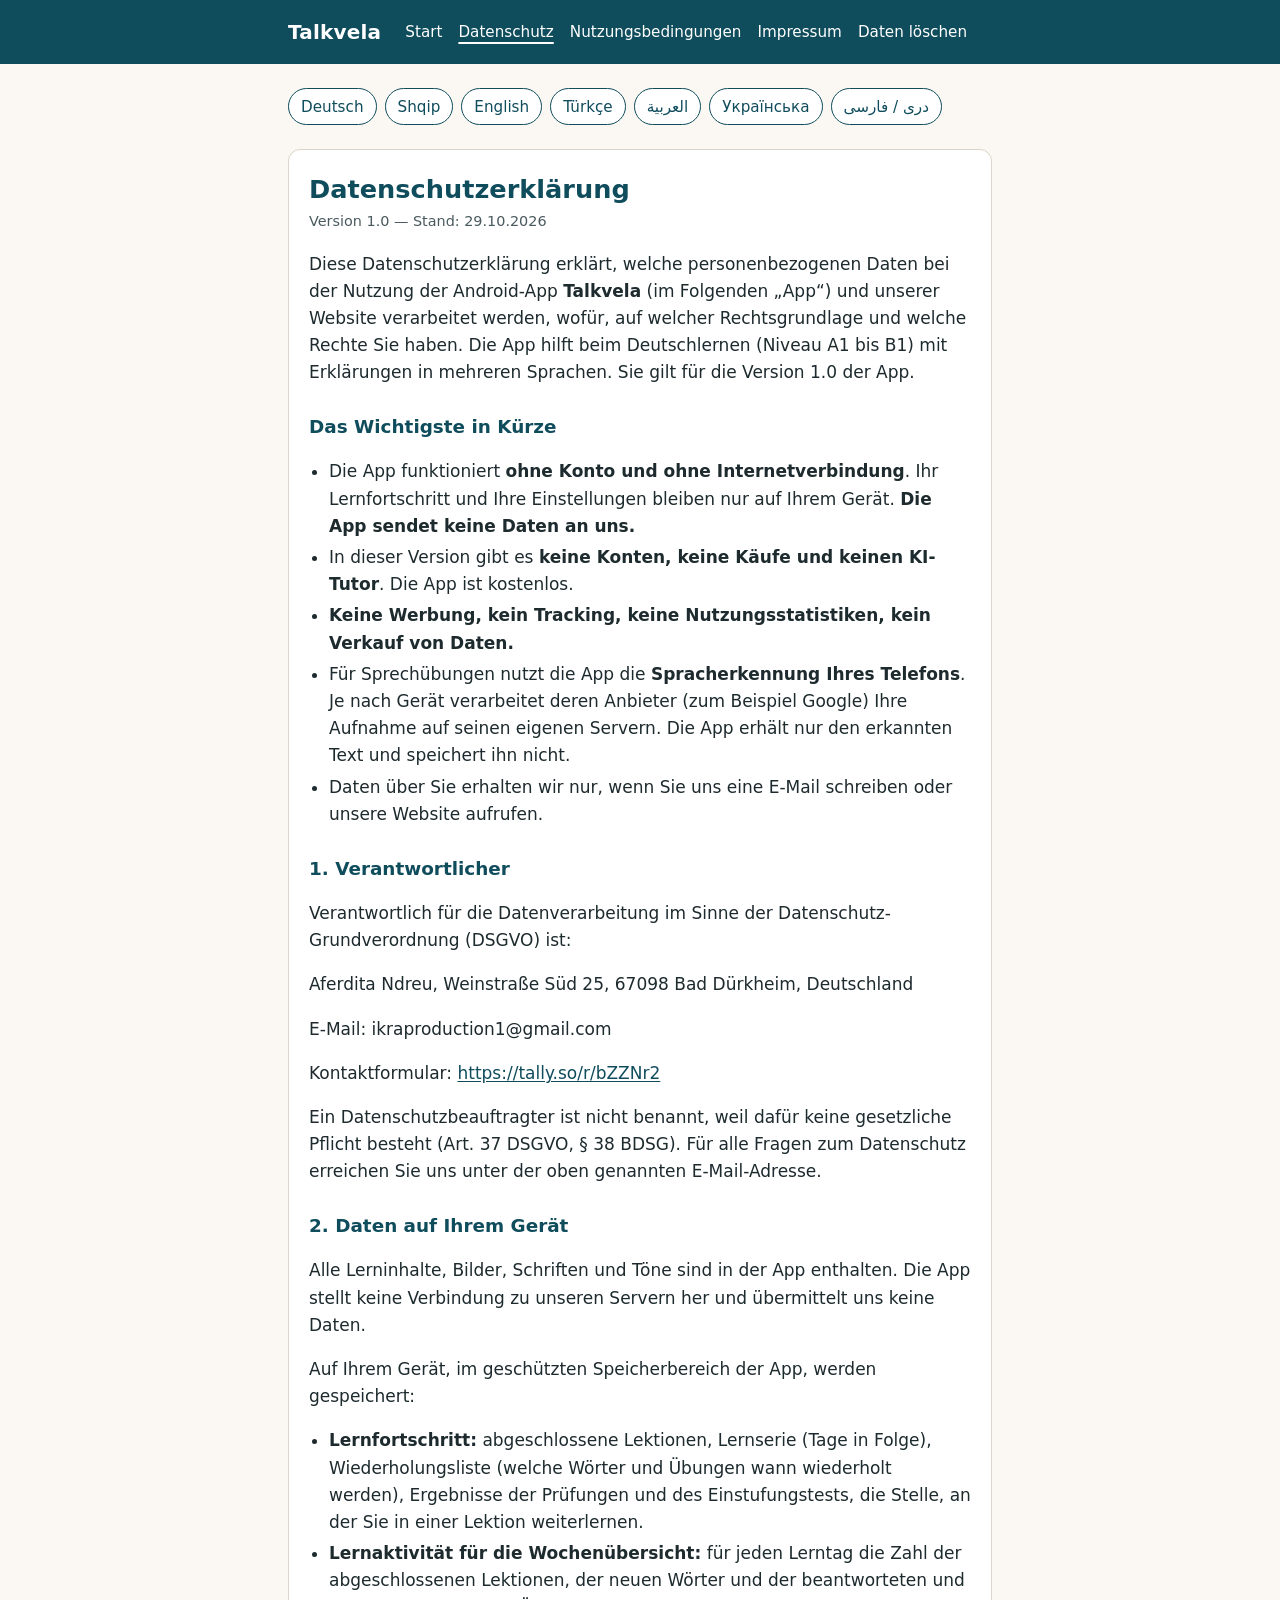
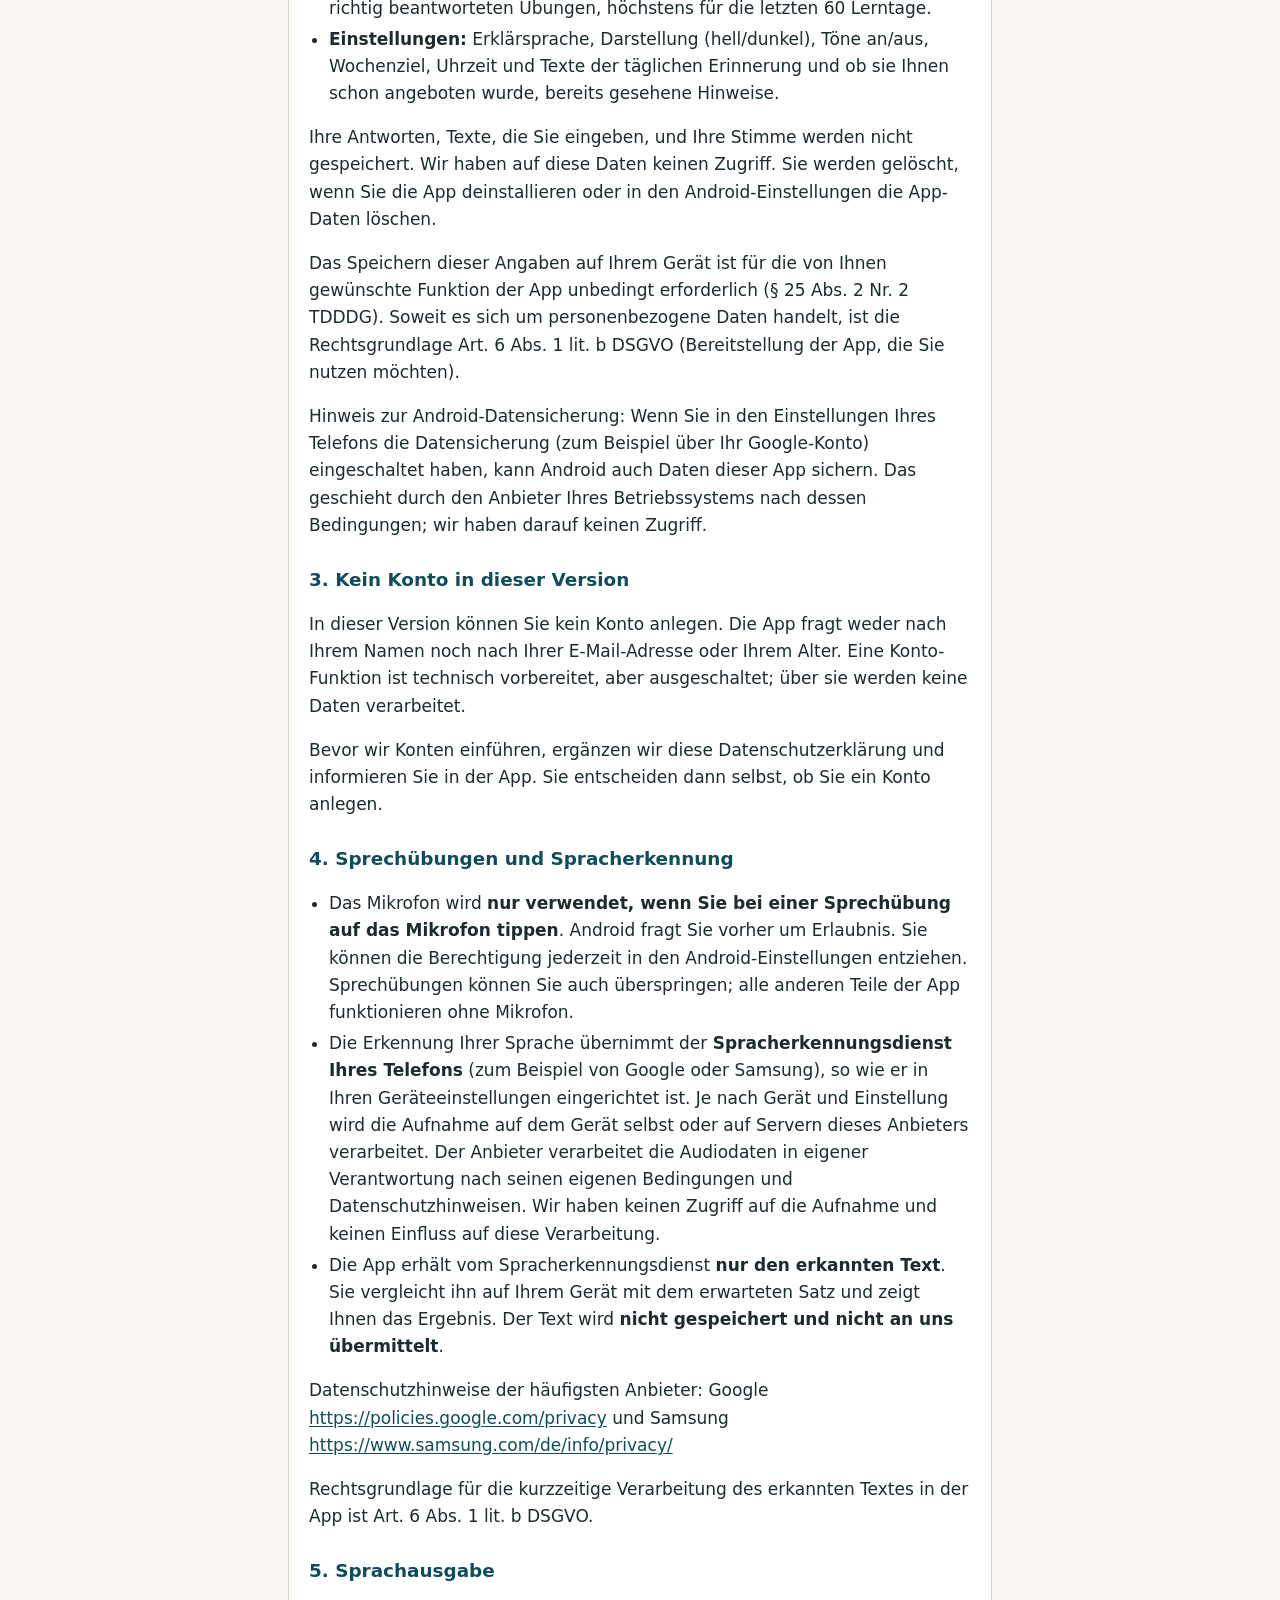
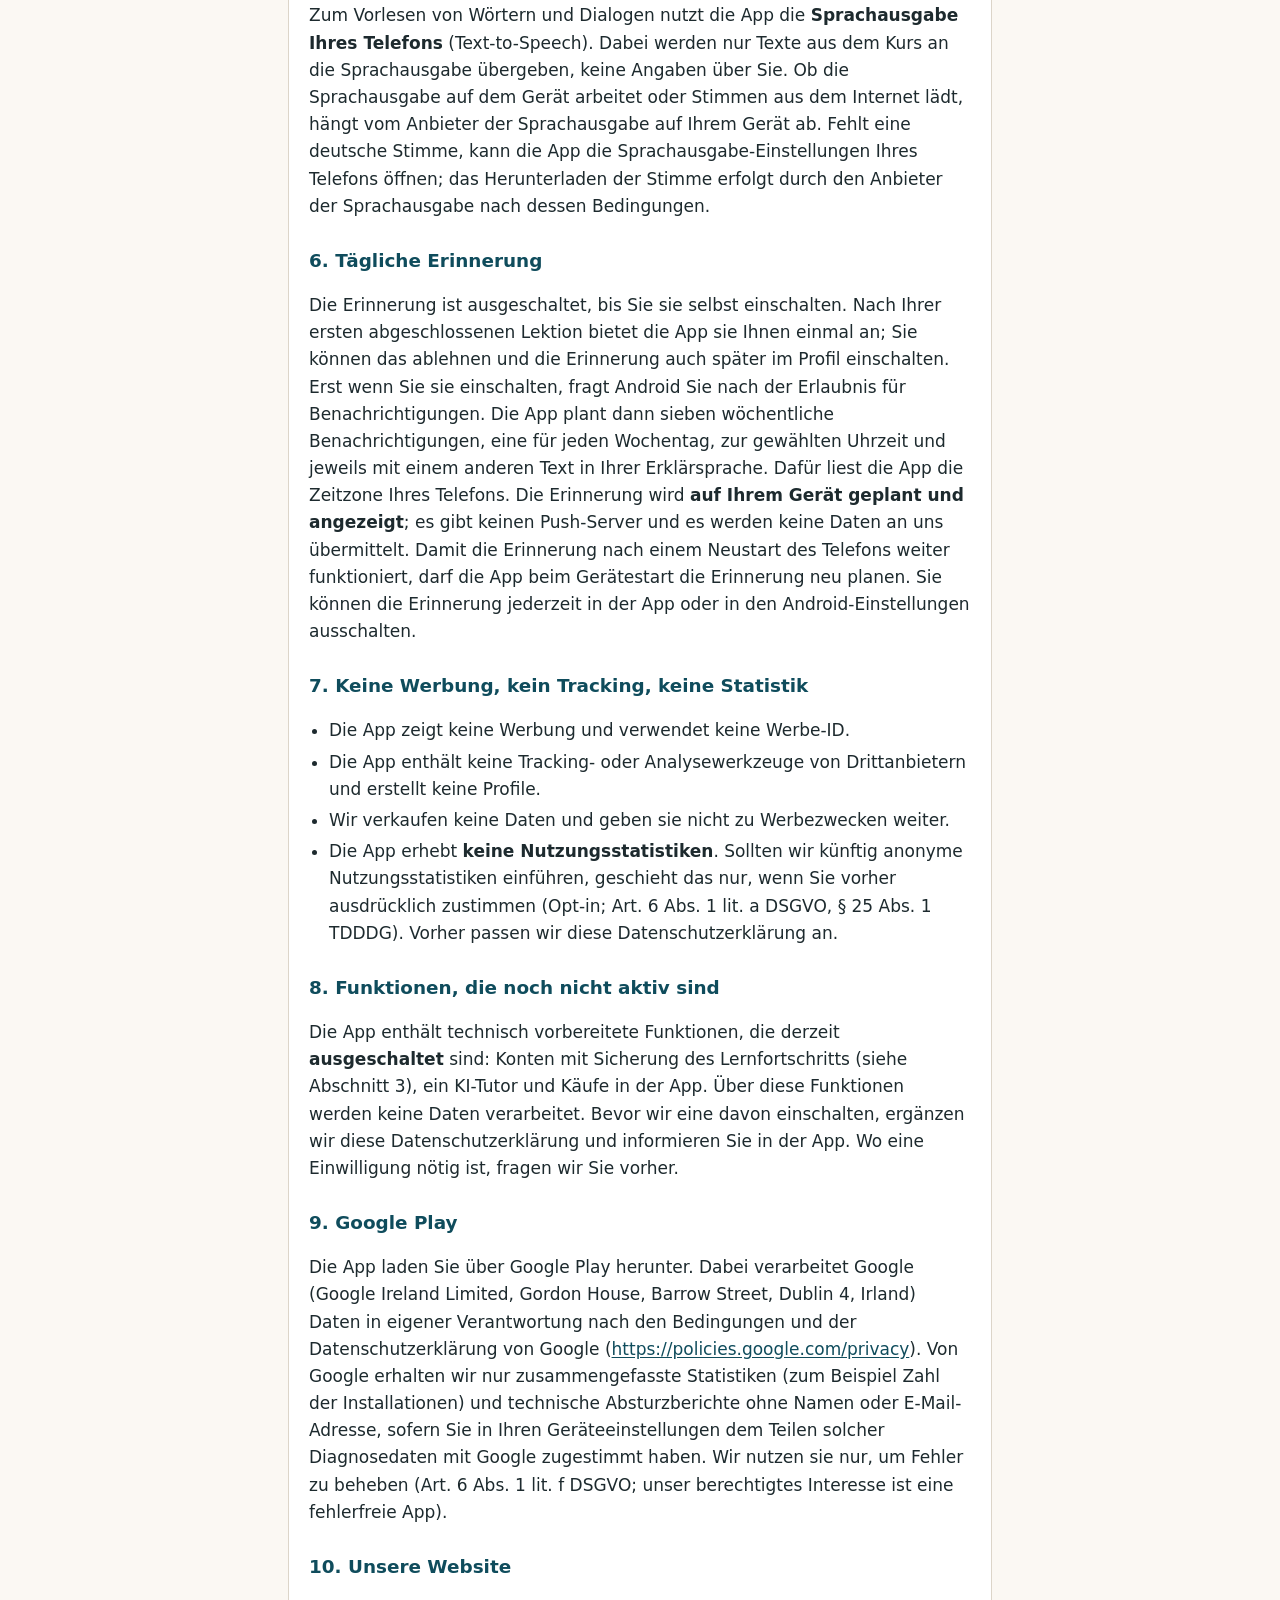
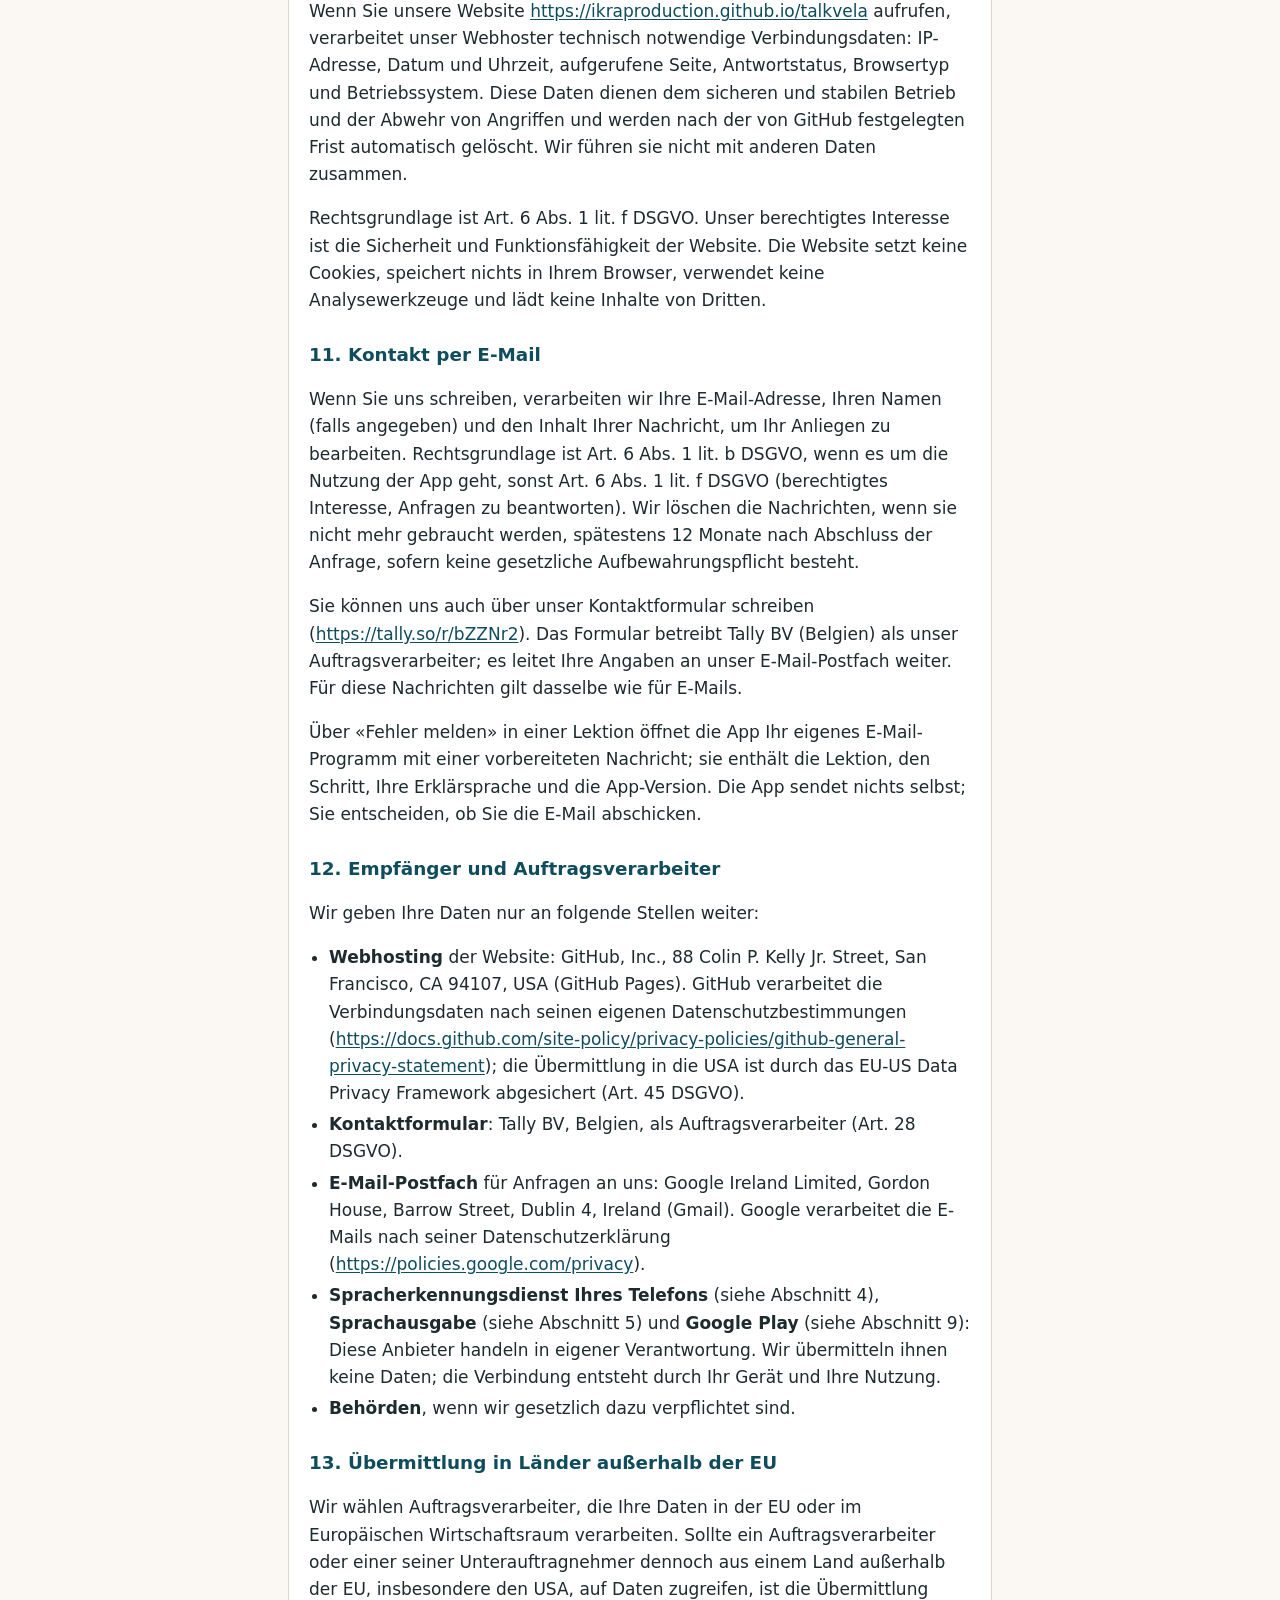
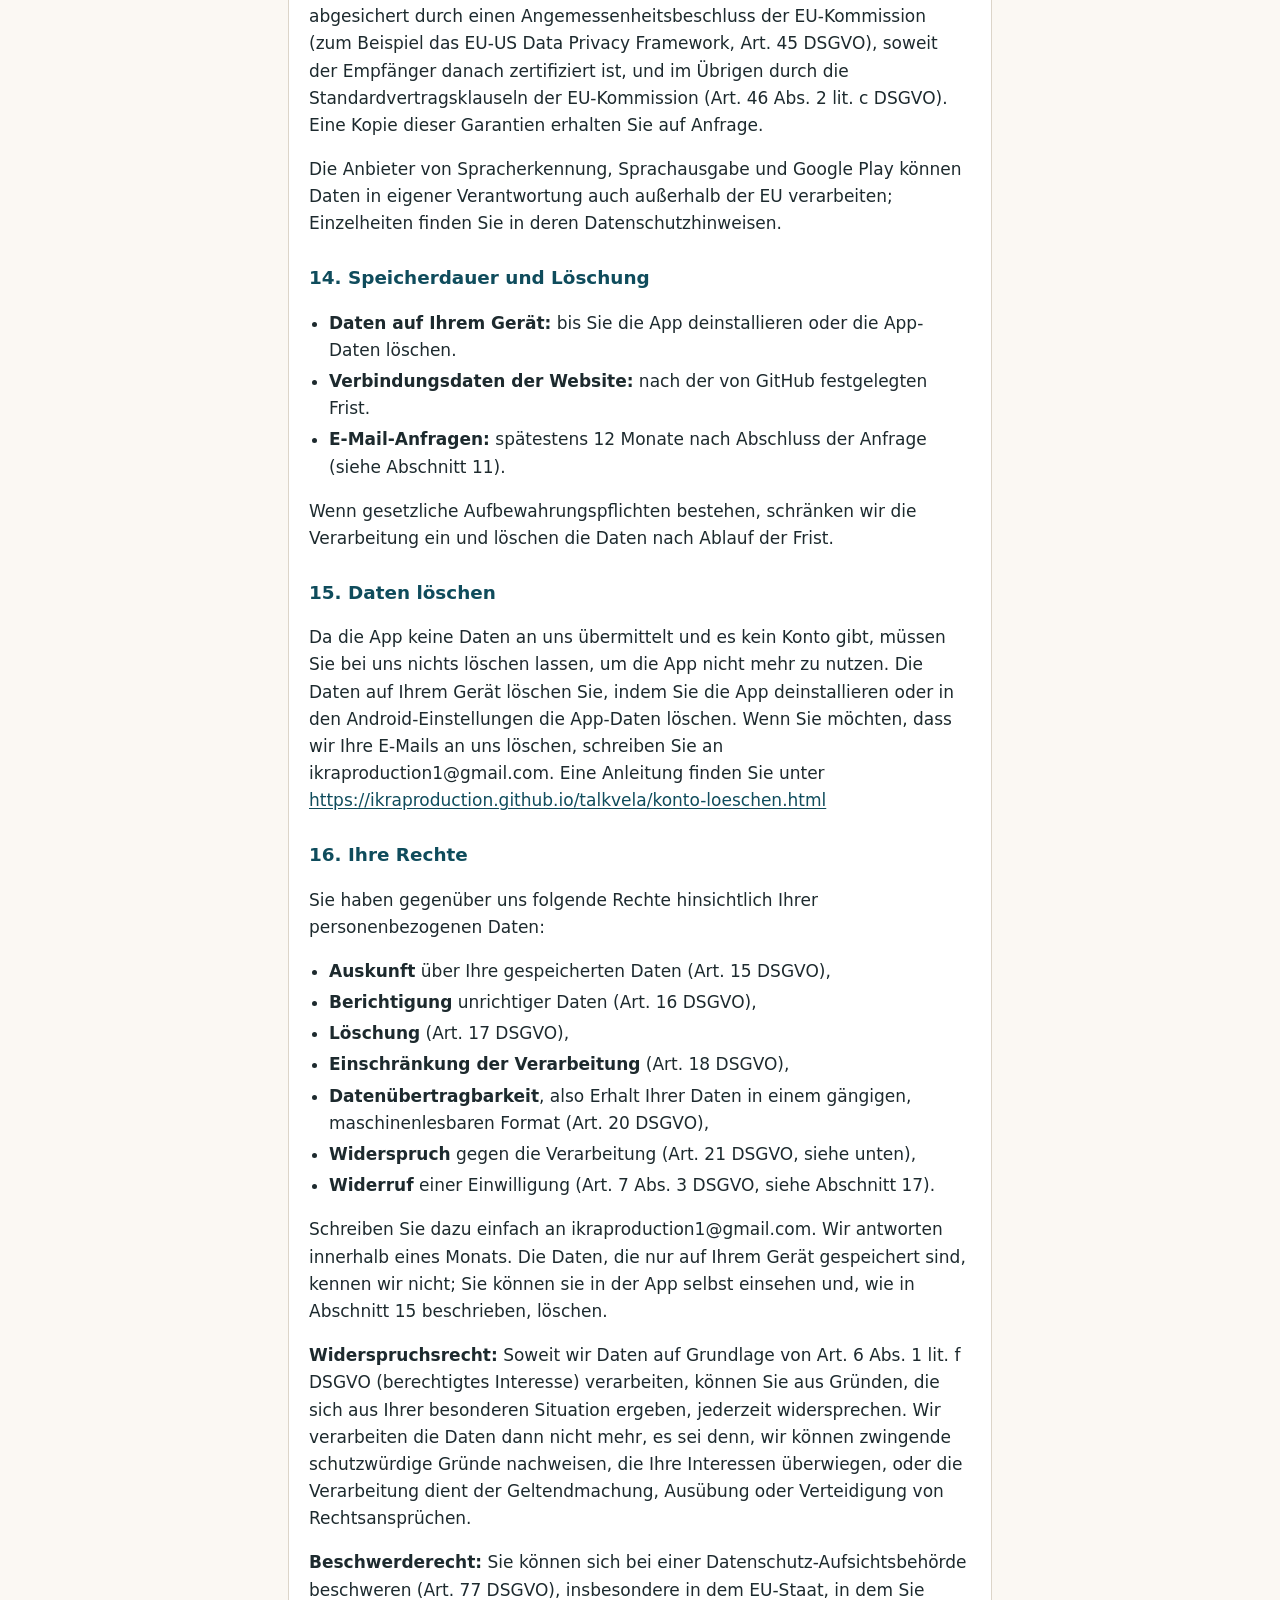
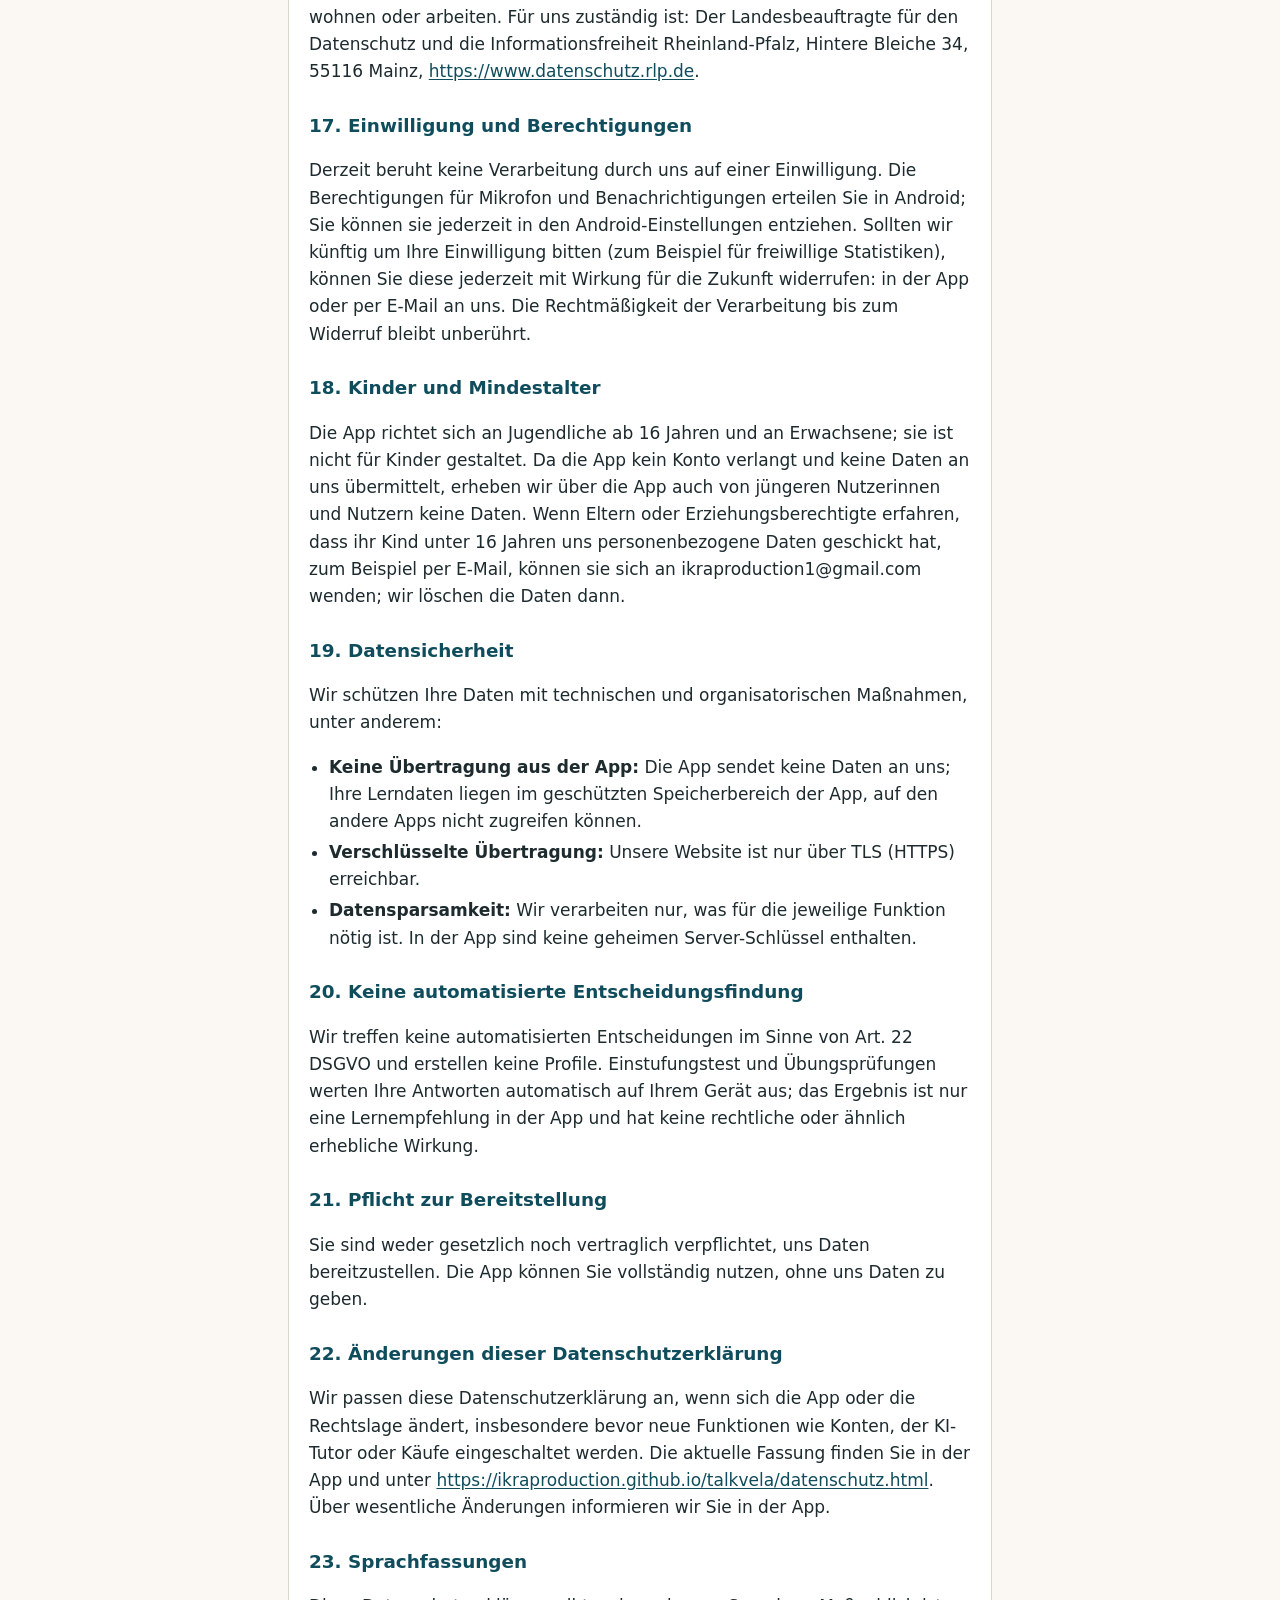
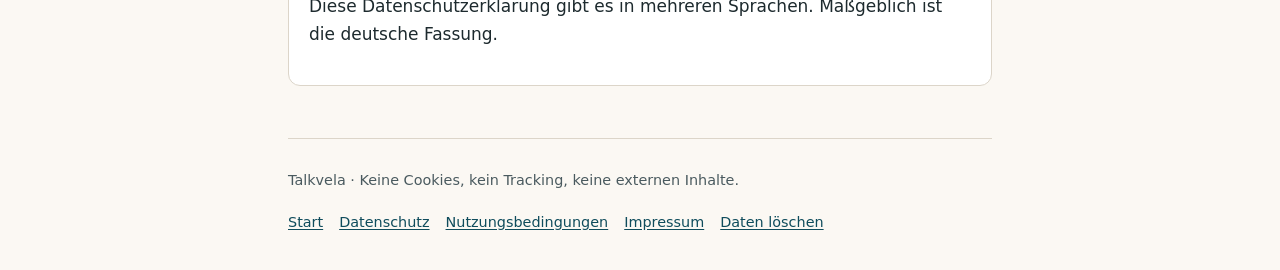
==== commit 25ada9c2: "Update legal texts" ====
--- a/datenschutz.html
+++ b/datenschutz.html
@@ -53,7 +53,7 @@
 <main id="inhalt">
 <section class="lang" id="de" lang="de" dir="ltr" aria-label="Deutsch">
 <h2>Datenschutzerklärung</h2>
-<p class="meta">Version 1.0 — Stand: 25.10.2026</p>
+<p class="meta">Version 1.0 — Stand: 29.10.2026</p>
 <p>Diese Datenschutzerklärung erklärt, welche personenbezogenen Daten bei der Nutzung der Android-App <strong>Talkvela</strong> (im Folgenden „App“) und unserer Website verarbeitet werden, wofür, auf welcher Rechtsgrundlage und welche Rechte Sie haben. Die App hilft beim Deutschlernen (Niveau A1 bis B1) mit Erklärungen in mehreren Sprachen. Sie gilt für die Version 1.0 der App.</p>
 <h3>Das Wichtigste in Kürze</h3>
 <ul>
@@ -118,7 +118,7 @@
 <ul>
 <li><strong>Webhosting</strong> der Website: GitHub, Inc., 88 Colin P. Kelly Jr. Street, San Francisco, CA 94107, USA (GitHub Pages). GitHub verarbeitet die Verbindungsdaten nach seinen eigenen Datenschutzbestimmungen (<a href="https://docs.github.com/site-policy/privacy-policies/github-general-privacy-statement" dir="ltr">https://docs.github.com/site-policy/privacy-policies/github-general-privacy-statement</a>); die Übermittlung in die USA ist durch das EU-US Data Privacy Framework abgesichert (Art. 45 DSGVO).</li>
 <li><strong>Kontaktformular</strong>: Tally BV, Belgien, als Auftragsverarbeiter (Art. 28 DSGVO).</li>
-<li><strong>E-Mail-Postfach</strong> für Anfragen an uns: Google Ireland Limited, Gordon House, Barrow Street, Dublin 4, Ireland (Gmail), als Auftragsverarbeiter (Art. 28 DSGVO).</li>
+<li><strong>E-Mail-Postfach</strong> für Anfragen an uns: Google Ireland Limited, Gordon House, Barrow Street, Dublin 4, Ireland (Gmail). Google verarbeitet die E-Mails nach seiner Datenschutzerklärung (<a href="https://policies.google.com/privacy" dir="ltr">https://policies.google.com/privacy</a>).</li>
 <li><strong>Spracherkennungsdienst Ihres Telefons</strong> (siehe Abschnitt 4), <strong>Sprachausgabe</strong> (siehe Abschnitt 5) und <strong>Google Play</strong> (siehe Abschnitt 9): Diese Anbieter handeln in eigener Verantwortung. Wir übermitteln ihnen keine Daten; die Verbindung entsteht durch Ihr Gerät und Ihre Nutzung.</li>
 <li><strong>Behörden</strong>, wenn wir gesetzlich dazu verpflichtet sind.</li>
 </ul>
@@ -170,7 +170,7 @@
 </section>
 <section class="lang" id="sq" lang="sq" dir="ltr" aria-label="Shqip">
 <h2>Politika e privatësisë</h2>
-<p class="meta">Version 1.0 — Stand: 25.10.2026</p>
+<p class="meta">Version 1.0 — Stand: 29.10.2026</p>
 <p>Ky është një përkthim për lehtësinë tuaj. Detyruese nga ana ligjore është vetëm versioni gjermanisht.</p>
 <p>Kjo politikë e privatësisë shpjegon cilat të dhëna personale përpunohen kur përdorni aplikacionin Android <strong>Talkvela</strong> (më poshtë „aplikacioni“) dhe faqen tonë të internetit, për çfarë qëllimi, mbi çfarë baze ligjore dhe cilat të drejta keni. Aplikacioni ju ndihmon të mësoni gjermanisht (nivelet A1 deri B1) me shpjegime në disa gjuhë. Ajo vlen për versionin 1.0 të aplikacionit.</p>
 <h3>Më e rëndësishmja shkurt</h3>
@@ -236,7 +236,7 @@
 <ul>
 <li><strong>Hostingu i faqes së internetit</strong>: GitHub, Inc., 88 Colin P. Kelly Jr. Street, San Francisco, CA 94107, USA (GitHub Pages). GitHub i përpunon të dhënat e lidhjes sipas rregullave të veta të privatësisë (<a href="https://docs.github.com/site-policy/privacy-policies/github-general-privacy-statement" dir="ltr">https://docs.github.com/site-policy/privacy-policies/github-general-privacy-statement</a>); transferimi në SHBA mbrohet nga EU-US Data Privacy Framework (neni 45 GDPR).</li>
 <li><strong>Formulari i kontaktit</strong>: Tally BV, Belgjikë, si përpunues (neni 28 GDPR).</li>
-<li><strong>Kutia e emailit</strong> për kërkesat drejtuar nesh: Google Ireland Limited, Gordon House, Barrow Street, Dublin 4, Ireland (Gmail), si përpunues (neni 28 GDPR).</li>
+<li><strong>Kutia e emailit</strong> për kërkesat drejtuar nesh: Google Ireland Limited, Gordon House, Barrow Street, Dublin 4, Ireland (Gmail). Google i përpunon emailet sipas politikës së vet të privatësisë (<a href="https://policies.google.com/privacy" dir="ltr">https://policies.google.com/privacy</a>).</li>
 <li><strong>Shërbimi i njohjes së zërit i telefonit tuaj</strong> (shih pjesën 4), <strong>leximi me zë</strong> (shih pjesën 5) dhe <strong>Google Play</strong> (shih pjesën 9): këta ofrues veprojnë me përgjegjësinë e vet. Ne nuk u dërgojmë të dhëna; lidhja krijohet nga pajisja juaj dhe përdorimi juaj.</li>
 <li><strong>Autoritetet</strong>, nëse jemi të detyruar me ligj.</li>
 </ul>
@@ -288,7 +288,7 @@
 </section>
 <section class="lang" id="en" lang="en" dir="ltr" aria-label="English">
 <h2>Privacy Policy</h2>
-<p class="meta">Version 1.0 — Stand: 25.10.2026</p>
+<p class="meta">Version 1.0 — Stand: 29.10.2026</p>
 <p>This is a translation for your convenience. Only the German version is legally binding.</p>
 <p>This privacy policy explains which personal data are processed when you use the Android app <strong>Talkvela</strong> (the &quot;app&quot;) and our website, for what purposes, on which legal basis, and what rights you have. The app helps you learn German (levels A1 to B1) with explanations in several languages. It applies to version 1.0 of the app.</p>
 <h3>The most important points</h3>
@@ -354,7 +354,7 @@
 <ul>
 <li><strong>Web hosting</strong> of the website: GitHub, Inc., 88 Colin P. Kelly Jr. Street, San Francisco, CA 94107, USA (GitHub Pages). GitHub processes the connection data under its own privacy statement (<a href="https://docs.github.com/site-policy/privacy-policies/github-general-privacy-statement" dir="ltr">https://docs.github.com/site-policy/privacy-policies/github-general-privacy-statement</a>); the transfer to the USA is covered by the EU-US Data Privacy Framework (Art. 45 GDPR).</li>
 <li><strong>Contact form</strong>: Tally BV, Belgium, as processor (Art. 28 GDPR).</li>
-<li><strong>E-mail mailbox</strong> for requests to us: Google Ireland Limited, Gordon House, Barrow Street, Dublin 4, Ireland (Gmail), as a processor (Art. 28 GDPR).</li>
+<li><strong>E-mail mailbox</strong> for requests to us: Google Ireland Limited, Gordon House, Barrow Street, Dublin 4, Ireland (Gmail). Google processes the e-mails under its privacy policy (<a href="https://policies.google.com/privacy" dir="ltr">https://policies.google.com/privacy</a>).</li>
 <li><strong>Your phone's speech recognition service</strong> (see section 4), <strong>text-to-speech</strong> (see section 5) and <strong>Google Play</strong> (see section 9): these providers act under their own responsibility. We do not send them any data; the connection arises from your device and your use.</li>
 <li><strong>Authorities</strong>, if we are legally obliged to do so.</li>
 </ul>
@@ -406,7 +406,7 @@
 </section>
 <section class="lang" id="tr" lang="tr" dir="ltr" aria-label="Türkçe">
 <h2>Gizlilik Politikası</h2>
-<p class="meta">Version 1.0 — Stand: 25.10.2026</p>
+<p class="meta">Version 1.0 — Stand: 29.10.2026</p>
 <p>Bu çeviri size kolaylık sağlamak içindir. Hukuken yalnızca Almanca metin bağlayıcıdır.</p>
 <p>Bu gizlilik politikası, Android uygulaması <strong>Talkvela</strong>'yı (aşağıda &quot;uygulama&quot;) ve web sitemizi kullandığınızda hangi kişisel verilerin, hangi amaçla ve hangi hukuki dayanakla işlendiğini ve hangi haklara sahip olduğunuzu açıklar. Uygulama, birçok dilde açıklamalarla Almanca öğrenmenize (A1–B1 seviyeleri) yardımcı olur. Bu politika uygulamanın 1.0 sürümü için geçerlidir.</p>
 <h3>Kısaca en önemli noktalar</h3>
@@ -472,7 +472,7 @@
 <ul>
 <li>Web sitesinin <strong>barındırılması</strong>: GitHub, Inc., 88 Colin P. Kelly Jr. Street, San Francisco, CA 94107, USA (GitHub Pages). GitHub bağlantı verilerini kendi gizlilik bildirimine göre işler (<a href="https://docs.github.com/site-policy/privacy-policies/github-general-privacy-statement" dir="ltr">https://docs.github.com/site-policy/privacy-policies/github-general-privacy-statement</a>); ABD'ye aktarım EU-US Data Privacy Framework ile güvence altındadır (GDPR md. 45).</li>
 <li><strong>İletişim formu</strong>: Tally BV, Belçika, veri işleyen olarak (GDPR md. 28).</li>
-<li>Bize gelen talepler için <strong>e-posta kutusu</strong>: Google Ireland Limited, Gordon House, Barrow Street, Dublin 4, Ireland (Gmail), veri işleyen olarak (GDPR md. 28).</li>
+<li>Bize gelen talepler için <strong>e-posta kutusu</strong>: Google Ireland Limited, Gordon House, Barrow Street, Dublin 4, Ireland (Gmail). Google e-postaları kendi gizlilik politikasına göre işler (<a href="https://policies.google.com/privacy" dir="ltr">https://policies.google.com/privacy</a>).</li>
 <li><strong>Telefonunuzun ses tanıma hizmeti</strong> (bkz. bölüm 4), <strong>sesli okuma</strong> (bkz. bölüm 5) ve <strong>Google Play</strong> (bkz. bölüm 9): bu sağlayıcılar kendi sorumluluklarında hareket eder. Onlara veri göndermeyiz; bağlantı cihazınız ve kullanımınız yoluyla oluşur.</li>
 <li>Yasal olarak yükümlü olduğumuz durumlarda <strong>resmî makamlar</strong>.</li>
 </ul>
@@ -524,7 +524,7 @@
 </section>
 <section class="lang" id="ar" lang="ar" dir="rtl" aria-label="العربية">
 <h2>سياسة الخصوصية</h2>
-<p class="meta">Version 1.0 — Stand: 25.10.2026</p>
+<p class="meta">Version 1.0 — Stand: 29.10.2026</p>
 <p>هذه ترجمة لتسهيل الفهم. النص الملزم قانونيًا هو النص الألماني فقط.</p>
 <p>توضّح سياسة الخصوصية هذه البيانات الشخصية التي تُعالَج عند استخدام تطبيق أندرويد <strong>Talkvela</strong> (ويُشار إليه فيما يلي بـ«التطبيق») وموقعنا الإلكتروني، والغرض من معالجتها، والأساس القانوني لذلك، والحقوق التي تتمتع بها. يساعدك التطبيق على تعلّم اللغة الألمانية (المستويات من A1 إلى B1) مع شروح بعدة لغات. تسري هذه السياسة على الإصدار 1.0 من التطبيق.</p>
 <h3>أهم النقاط باختصار</h3>
@@ -590,7 +590,7 @@
 <ul>
 <li><strong>استضافة الموقع الإلكتروني</strong>: GitHub, Inc., 88 Colin P. Kelly Jr. Street, San Francisco, CA 94107, USA (GitHub Pages). تعالج GitHub بيانات الاتصال وفق بيان الخصوصية الخاص بها (<a href="https://docs.github.com/site-policy/privacy-policies/github-general-privacy-statement)،" dir="ltr">https://docs.github.com/site-policy/privacy-policies/github-general-privacy-statement)،</a> ويخضع النقل إلى الولايات المتحدة لحماية إطار EU-US Data Privacy Framework (المادة 45 من GDPR).</li>
 <li><strong>نموذج الاتصال</strong>: Tally BV، بلجيكا، بصفته معالجًا للبيانات (المادة 28 من GDPR).</li>
-<li><strong>صندوق البريد الإلكتروني</strong> للطلبات الموجّهة إلينا: Google Ireland Limited, Gordon House, Barrow Street, Dublin 4, Ireland (Gmail)، بصفته معالجًا للبيانات (المادة 28 من GDPR).</li>
+<li><strong>صندوق البريد الإلكتروني</strong> للطلبات الموجّهة إلينا: Google Ireland Limited, Gordon House, Barrow Street, Dublin 4, Ireland (Gmail). تعالج Google رسائل البريد الإلكتروني وفق سياسة الخصوصية الخاصة بها (<a href="https://policies.google.com/privacy" dir="ltr">https://policies.google.com/privacy</a>).</li>
 <li><strong>خدمة التعرّف على الكلام في هاتفك</strong> (انظر القسم 4) و<strong>القراءة الصوتية</strong> (انظر القسم 5) و<strong>Google Play</strong> (انظر القسم 9): يعمل هؤلاء المزوّدون على مسؤوليتهم الخاصة. نحن لا نرسل إليهم بيانات؛ ينشأ الاتصال عبر جهازك واستخدامك.</li>
 <li><strong>السلطات</strong>، إذا كنا ملزمين بذلك قانونًا.</li>
 </ul>
@@ -642,7 +642,7 @@
 </section>
 <section class="lang" id="uk" lang="uk" dir="ltr" aria-label="Українська">
 <h2>Політика конфіденційності</h2>
-<p class="meta">Version 1.0 — Stand: 25.10.2026</p>
+<p class="meta">Version 1.0 — Stand: 29.10.2026</p>
 <p>Це переклад для вашої зручності. Юридично обов'язковою є лише німецька версія.</p>
 <p>Ця політика конфіденційності пояснює, які персональні дані обробляються під час користування Android-застосунком <strong>Talkvela</strong> (далі — «застосунок») і нашим вебсайтом, з якою метою, на якій правовій підставі та які права ви маєте. Застосунок допомагає вивчати німецьку мову (рівні A1–B1) з поясненнями кількома мовами. Політика стосується версії 1.0 застосунку.</p>
 <h3>Найважливіше коротко</h3>
@@ -708,7 +708,7 @@
 <ul>
 <li><strong>Вебхостинг</strong> сайту: GitHub, Inc., 88 Colin P. Kelly Jr. Street, San Francisco, CA 94107, USA (GitHub Pages). GitHub обробляє дані з'єднання згідно з власною заявою про конфіденційність (<a href="https://docs.github.com/site-policy/privacy-policies/github-general-privacy-statement" dir="ltr">https://docs.github.com/site-policy/privacy-policies/github-general-privacy-statement</a>); передача до США захищена рамковою угодою EU-US Data Privacy Framework (ст. 45 GDPR).</li>
 <li><strong>Контактна форма</strong>: Tally BV, Бельгія, як обробник даних (ст. 28 GDPR).</li>
-<li><strong>Поштова скринька</strong> для запитів до нас: Google Ireland Limited, Gordon House, Barrow Street, Dublin 4, Ireland (Gmail), як обробник (ст. 28 GDPR).</li>
+<li><strong>Поштова скринька</strong> для запитів до нас: Google Ireland Limited, Gordon House, Barrow Street, Dublin 4, Ireland (Gmail). Google обробляє електронні листи згідно зі своєю політикою конфіденційності (<a href="https://policies.google.com/privacy" dir="ltr">https://policies.google.com/privacy</a>).</li>
 <li><strong>Служба розпізнавання мовлення вашого телефона</strong> (див. розділ 4), <strong>синтез мовлення</strong> (див. розділ 5) і <strong>Google Play</strong> (див. розділ 9): ці постачальники діють під власну відповідальність. Ми не передаємо їм даних; з'єднання виникає через ваш пристрій і ваше користування.</li>
 <li><strong>Державні органи</strong>, якщо ми зобов'язані за законом.</li>
 </ul>
@@ -760,7 +760,7 @@
 </section>
 <section class="lang" id="fa" lang="fa" dir="rtl" aria-label="دری / فارسی">
 <h2>سیاست حریم خصوصی</h2>
-<p class="meta">Version 1.0 — Stand: 25.10.2026</p>
+<p class="meta">Version 1.0 — Stand: 29.10.2026</p>
 <p>این ترجمه برای آسانی فهم شماست. از نظر حقوقی فقط متن آلمانی الزام‌آور است.</p>
 <p>این سیاست حریم خصوصی توضیح می‌دهد که هنگام استفاده از اپلیکیشن اندروید <strong>Talkvela</strong> (از این پس «اپلیکیشن») و وب‌سایت ما کدام اطلاعات شخصی، به چه منظور و بر چه مبنای حقوقی پردازش می‌شوند و شما چه حقوقی دارید. اپلیکیشن به شما کمک می‌کند زبان آلمانی (سطح A1 تا B1) را با توضیحاتی به چند زبان بیاموزید. این سیاست برای نسخه 1.0 اپلیکیشن است.</p>
 <h3>مهم‌ترین نکات به طور خلاصه</h3>
@@ -826,7 +826,7 @@
 <ul>
 <li><strong>میزبانی وب‌سایت</strong>: GitHub, Inc., 88 Colin P. Kelly Jr. Street, San Francisco, CA 94107, USA (GitHub Pages). GitHub داده‌های اتصال را طبق بیانیهٔ حریم خصوصی خودش پردازش می‌کند (<a href="https://docs.github.com/site-policy/privacy-policies/github-general-privacy-statement)؛" dir="ltr">https://docs.github.com/site-policy/privacy-policies/github-general-privacy-statement)؛</a> انتقال به ایالات متحده با EU-US Data Privacy Framework محافظت می‌شود (ماده ۴۵ GDPR).</li>
 <li><strong>فرم تماس</strong>: Tally BV، بلژیک، به‌عنوان پردازشگر داده‌ها (مادهٔ ۲۸ GDPR).</li>
-<li><strong>صندوق ایمیل</strong> برای درخواست‌هایی که به ما می‌رسد: Google Ireland Limited, Gordon House, Barrow Street, Dublin 4, Ireland (Gmail)، به عنوان پردازشگر (ماده ۲۸ GDPR).</li>
+<li><strong>صندوق ایمیل</strong> برای درخواست‌هایی که به ما می‌رسد: Google Ireland Limited, Gordon House, Barrow Street, Dublin 4, Ireland (Gmail). Google ایمیل‌ها را طبق سیاست حریم خصوصی خودش پردازش می‌کند (<a href="https://policies.google.com/privacy" dir="ltr">https://policies.google.com/privacy</a>).</li>
 <li><strong>سرویس تشخیص گفتار گوشی شما</strong> (بخش ۴ را ببینید)، <strong>خواندن با صدا</strong> (بخش ۵ را ببینید) و <strong>Google Play</strong> (بخش ۹ را ببینید): این ارائه‌دهندگان با مسئولیت خود عمل می‌کنند. ما برای آن‌ها اطلاعاتی نمی‌فرستیم؛ اتصال از طریق دستگاه و استفاده شما ایجاد می‌شود.</li>
 <li><strong>مقامات دولتی</strong>، اگر قانوناً موظف باشیم.</li>
 </ul>
